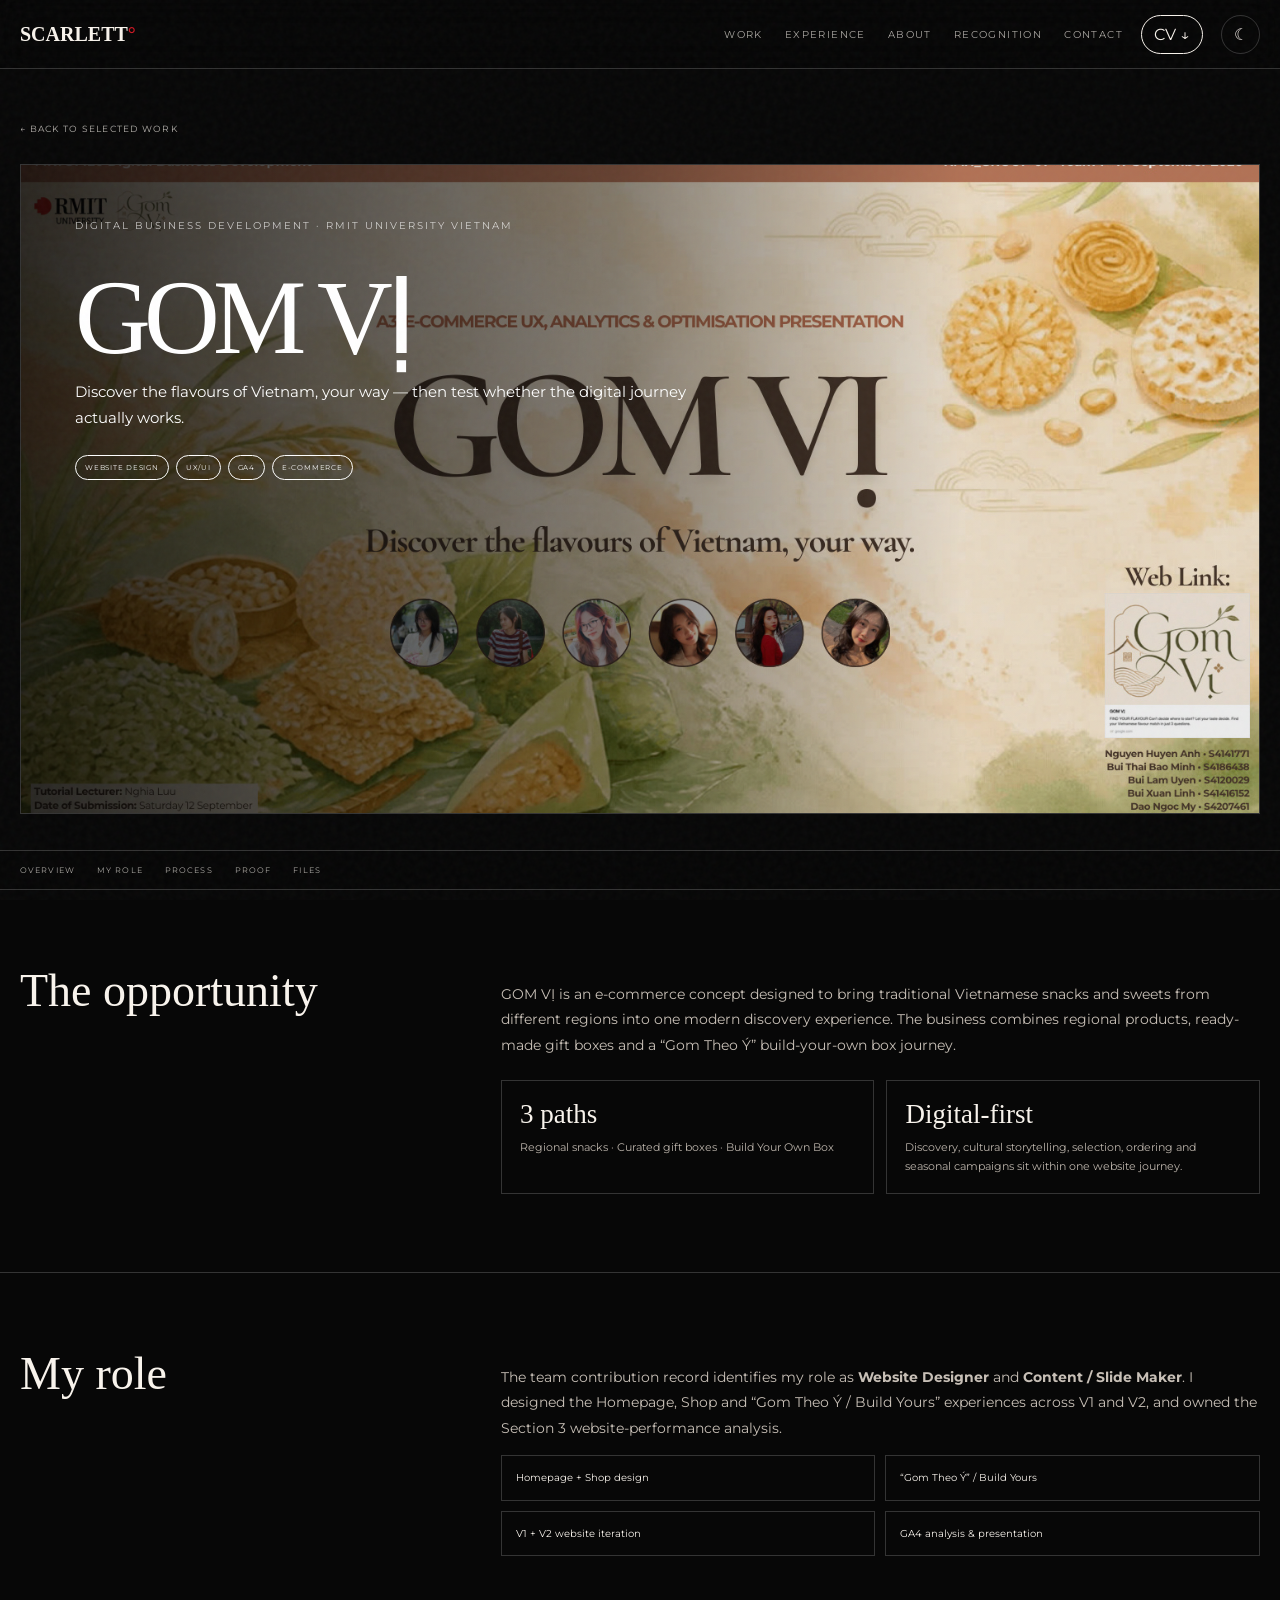
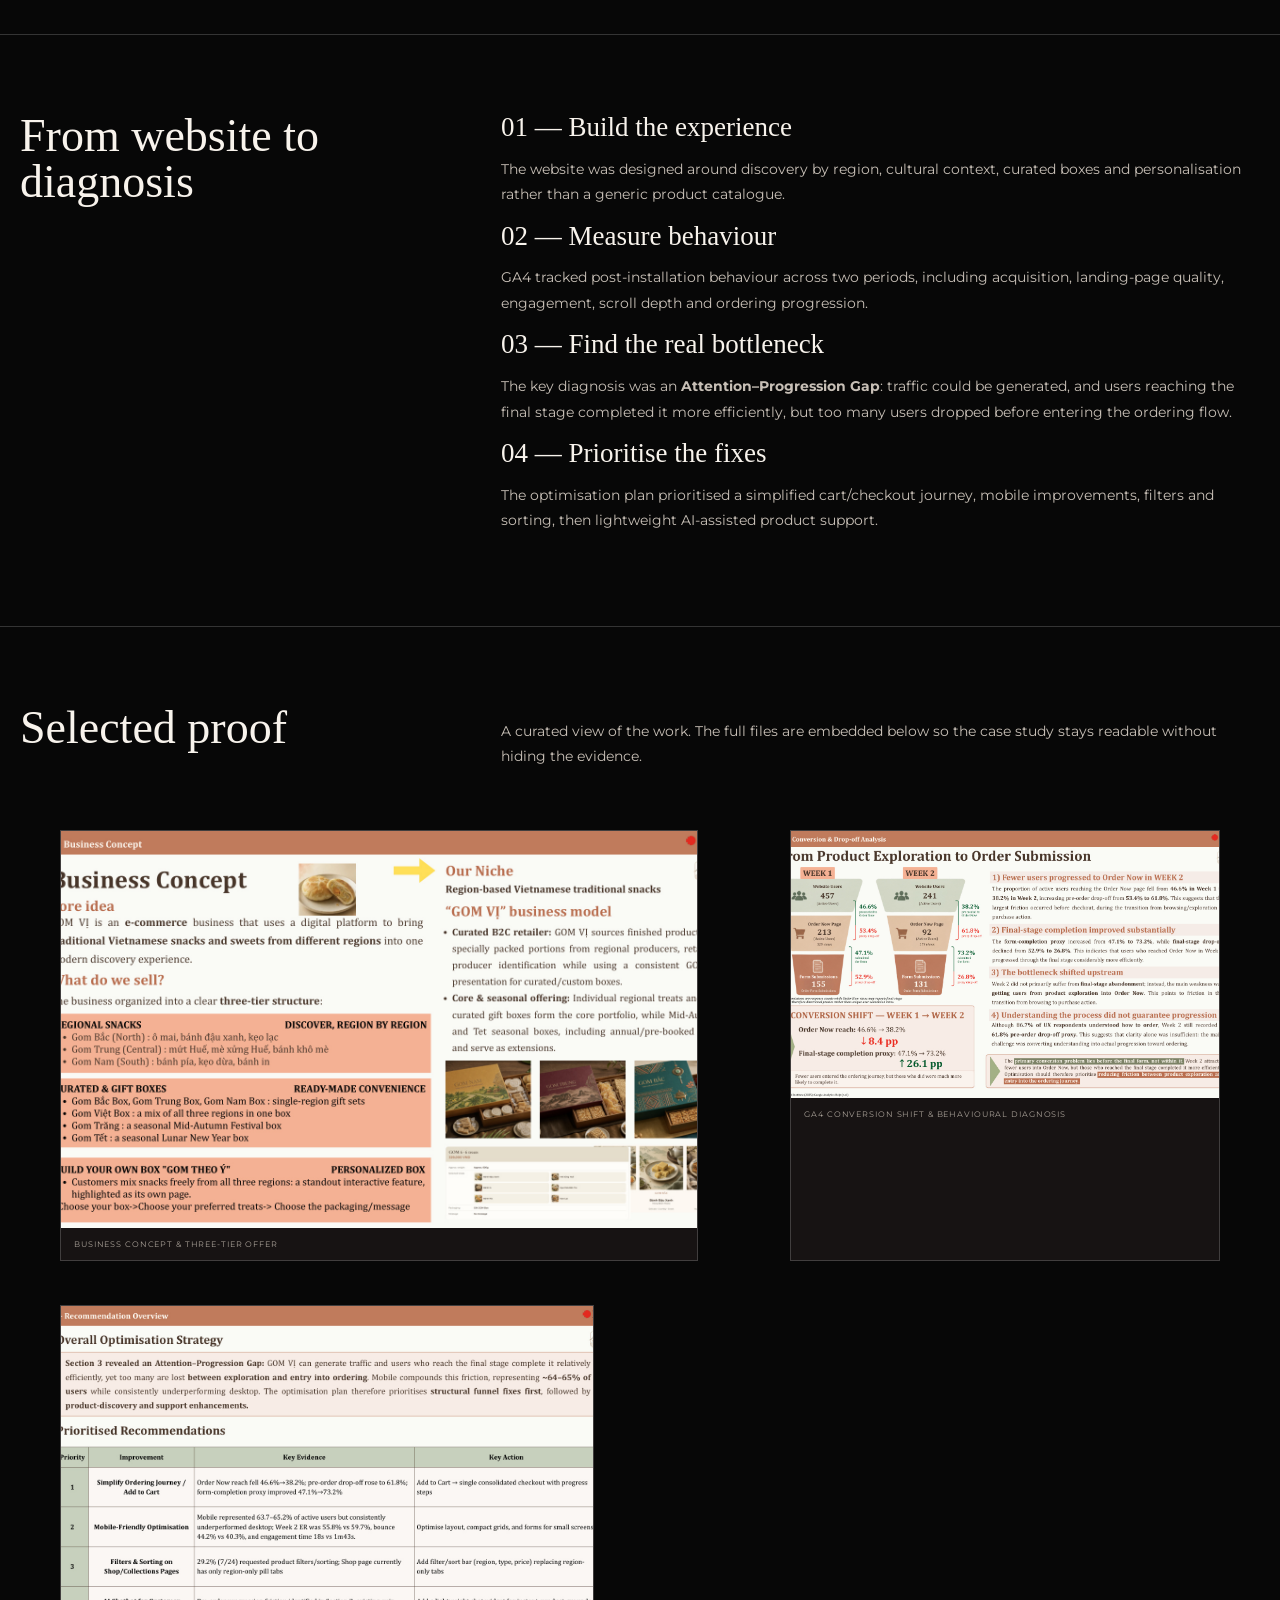
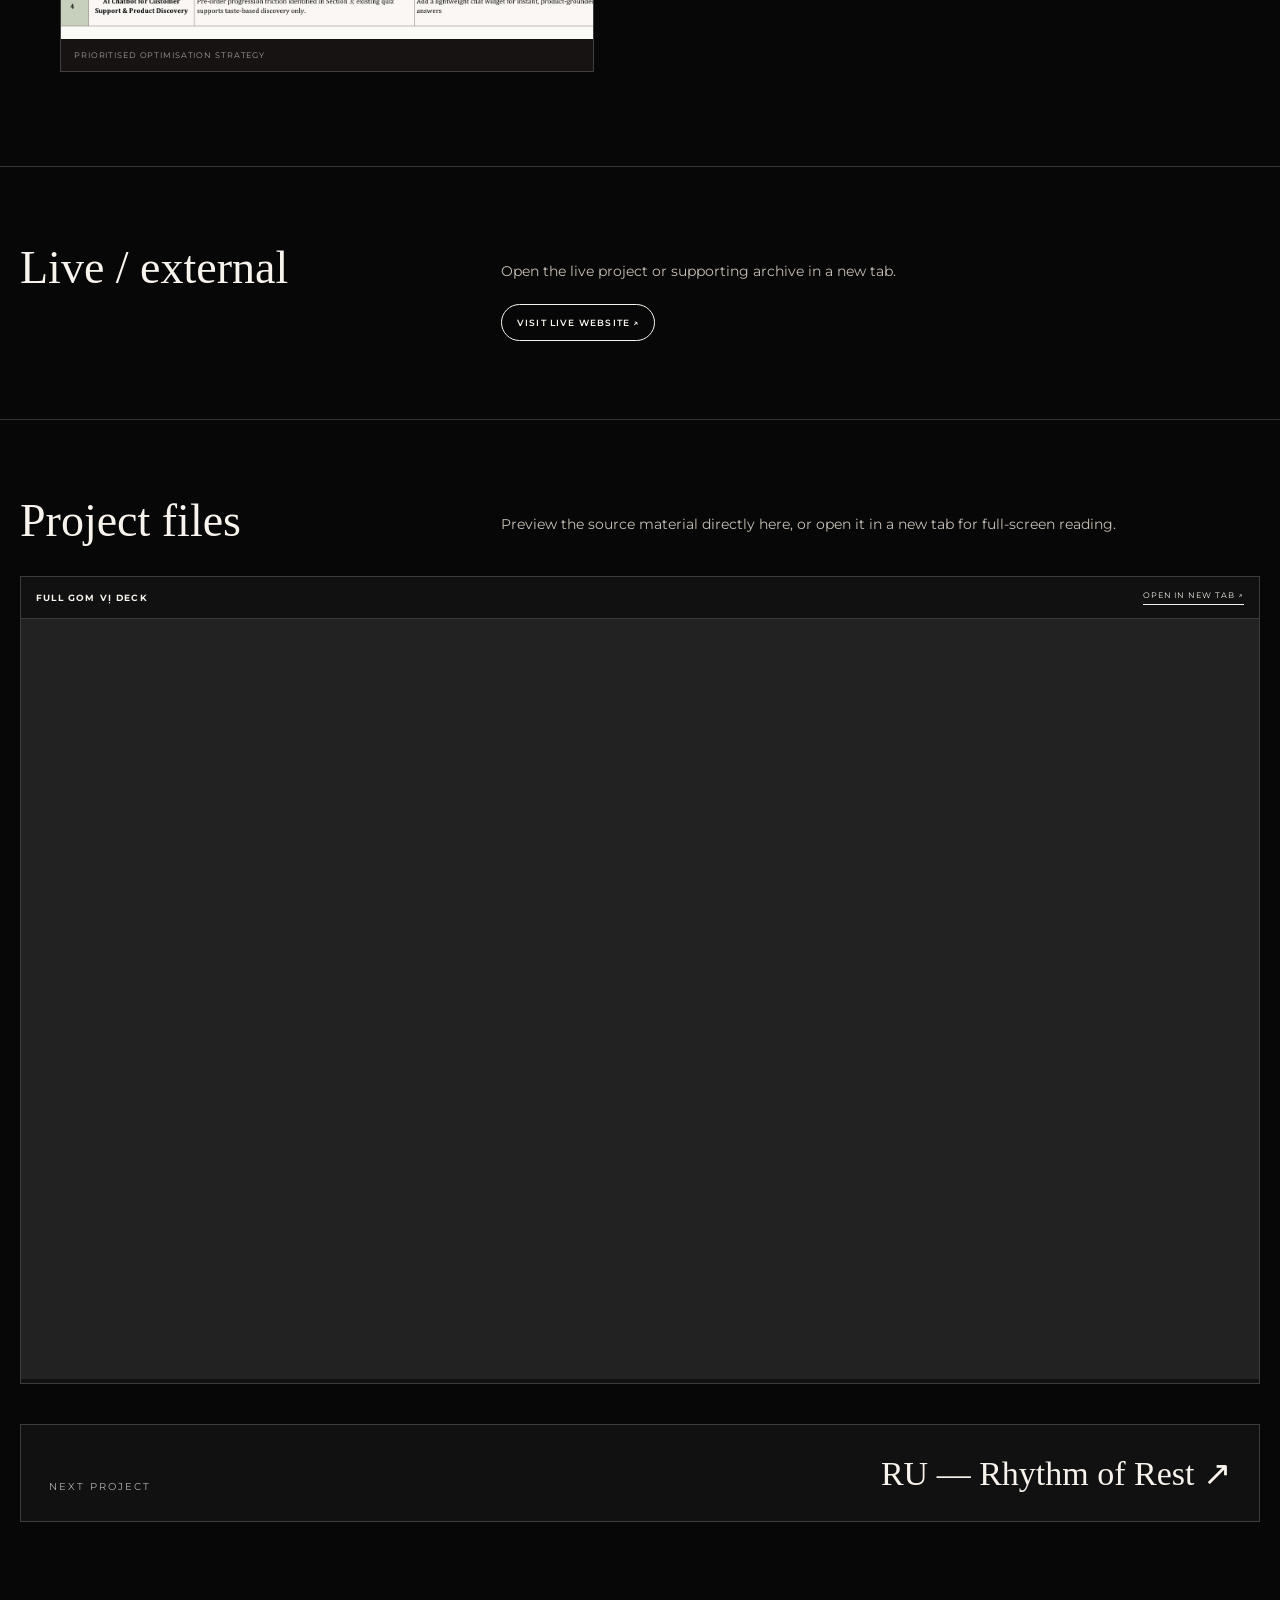
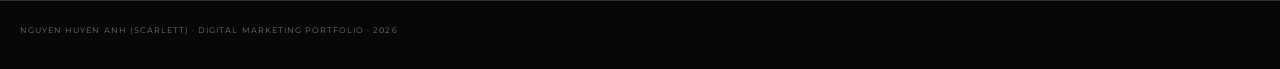
==== projects/gom-vi.html @ b7a8d928 "upload portfolio" ====
<!doctype html><html lang="en"><head><meta charset="utf-8">
<meta name="viewport" content="width=device-width,initial-scale=1">
<meta name="description" content="Scarlett Nguyen — Digital Marketing Portfolio">
<title>GOM VỊ — Scarlett Nguyen</title><link rel="stylesheet" href="../styles.css"></head><body><div class="noise"></div><nav><div class="wrap nav">
<a class="brand" href="../index.html#top">SCARLETT<b>°</b></a>
<div class="nav-right">
  <div class="links">
    <a href="../index.html#work">Work</a>
    <a href="../index.html#experience">Experience</a>
    <a href="../index.html#about">About</a>
    <a href="../index.html#recognition">Recognition</a>
    <a href="../index.html#contact">Contact</a>
  </div>
  <a class="nav-cv" href="#" onclick="alert('Add your final CV to documents/scarlett-cv.pdf');return false;">CV ↓</a>
  <button class="theme-toggle" id="themeToggle" aria-label="Switch colour theme"><span class="moon">☾</span><span class="sun">☀</span></button>
</div></div></nav>
<main>
<div class="detail-hero"><div class="wrap"><a class="back" href="../index.html#work">← Back to selected work</a>
<div class="detail-cover reveal"><img src="../assets/projects/gom-cover.jpg" alt="GOM VỊ cover">
  <div class="detail-copy"><div class="eyebrow">Digital Business Development · RMIT University Vietnam</div><h1>GOM VỊ</h1><p>Discover the flavours of Vietnam, your way — then test whether the digital journey actually works.</p><div class="detail-meta"><span class="tag">Website Design</span><span class="tag">UX/UI</span><span class="tag">GA4</span><span class="tag">E-commerce</span></div></div>
</div></div></div>
<div class="case-nav"><div class="wrap"><a href="#overview">Overview</a><a href="#role">My role</a><a href="#process">Process</a><a href="#proof">Proof</a><a href="#files">Files</a></div></div>
<section class="detail-section" id="overview"><div class="wrap"><div class="detail-columns reveal"><h2>The opportunity</h2><div><p>GOM VỊ is an e-commerce concept designed to bring traditional Vietnamese snacks and sweets from different regions into one modern discovery experience. The business combines regional products, ready-made gift boxes and a “Gom Theo Ý” build-your-own box journey.</p>
<div class="proof-strip"><div class="proof-card"><strong>3 paths</strong><p>Regional snacks · Curated gift boxes · Build Your Own Box</p></div><div class="proof-card"><strong>Digital-first</strong><p>Discovery, cultural storytelling, selection, ordering and seasonal campaigns sit within one website journey.</p></div></div></div></div></div></section><section class="detail-section" id="role"><div class="wrap"><div class="detail-columns reveal"><h2>My role</h2><div><p>The team contribution record identifies my role as <strong>Website Designer</strong> and <strong>Content / Slide Maker</strong>. I designed the Homepage, Shop and “Gom Theo Ý / Build Yours” experiences across V1 and V2, and owned the Section 3 website-performance analysis.</p>
<div class="role-list"><div class="role-chip">Homepage + Shop design</div><div class="role-chip">“Gom Theo Ý” / Build Yours</div><div class="role-chip">V1 + V2 website iteration</div><div class="role-chip">GA4 analysis & presentation</div></div></div></div></div></section><section class="detail-section" id="process"><div class="wrap"><div class="detail-columns reveal"><h2>From website to diagnosis</h2><div><h3>01 — Build the experience</h3><p>The website was designed around discovery by region, cultural context, curated boxes and personalisation rather than a generic product catalogue.</p>
<h3>02 — Measure behaviour</h3><p>GA4 tracked post-installation behaviour across two periods, including acquisition, landing-page quality, engagement, scroll depth and ordering progression.</p>
<h3>03 — Find the real bottleneck</h3><p>The key diagnosis was an <strong>Attention–Progression Gap</strong>: traffic could be generated, and users reaching the final stage completed it more efficiently, but too many users dropped before entering the ordering flow.</p>
<h3>04 — Prioritise the fixes</h3><p>The optimisation plan prioritised a simplified cart/checkout journey, mobile improvements, filters and sorting, then lightweight AI-assisted product support.</p></div></div></div></section><section class="detail-section" id="proof"><div class="wrap"><div class="detail-columns reveal"><h2>Selected proof</h2><div><p>A curated view of the work. The full files are embedded below so the case study stays readable without hiding the evidence.</p></div></div><div class="gallery reveal"><figure class="media-card wide"><img src="../assets/projects/gom-business.jpg" alt="Business concept & three-tier offer"><figcaption>Business concept & three-tier offer</figcaption></figure><figure class="media-card narrow"><img src="../assets/projects/gom-analytics.jpg" alt="GA4 conversion shift & behavioural diagnosis"><figcaption>GA4 conversion shift & behavioural diagnosis</figcaption></figure><figure class="media-card half"><img src="../assets/projects/gom-recommendations.jpg" alt="Prioritised optimisation strategy"><figcaption>Prioritised optimisation strategy</figcaption></figure></div></div></section><section class="detail-section"><div class="wrap"><div class="detail-columns reveal"><h2>Live / external</h2><div><p>Open the live project or supporting archive in a new tab.</p><div class="external-actions"><a class="btn" href="https://sites.google.com/view/gom-vi/home" target="_blank" rel="noreferrer">Visit live website ↗</a></div></div></div></div></section><section class="detail-section" id="files"><div class="wrap"><div class="detail-columns reveal"><h2>Project files</h2><div><p>Preview the source material directly here, or open it in a new tab for full-screen reading.</p></div></div><div class="pdf-shell reveal"><div class="pdf-head"><strong>Full GOM VỊ deck</strong><a href="../documents/gom-vi.pdf" target="_blank">Open in new tab ↗</a></div><iframe class="pdf-viewer" loading="lazy" src="../documents/gom-vi.pdf#view=FitH"></iframe></div><a class="next-card reveal" href="ru.html"><span class="eyebrow">Next project</span><strong>RU — Rhythm of Rest ↗</strong></a></div></section></main><footer><div class="wrap">Nguyen Huyen Anh (Scarlett) · Digital Marketing Portfolio · 2026</div></footer>
<script src="../script.js"></script></body></html>
---- styles.css ----
@import url('https://fonts.googleapis.com/css2?family=Montserrat:wght@400;500;600;700&display=swap');

:root{
  --red:#970710;
  --red-hi:#cf1824;
  --wine:#4b0208;
  --black:#070707;
  --black-2:#111;
  --paper:#f3eee6;
  --cream:#fffaf3;
  --ink:#111;
  --muted:#bdb5ad;
  --line:rgba(255,255,255,.18);
  --display:Georgia,'Times New Roman',serif;
  --body:'Montserrat',Arial,sans-serif;
  --max:1240px;
}
*{box-sizing:border-box}
html{scroll-behavior:smooth}
body{margin:0;background:var(--black);color:#f8f3ec;font-family:var(--body);overflow-x:hidden}
body::selection{background:var(--red-hi);color:#fff}
a{color:inherit;text-decoration:none}
img{display:block;width:100%;height:100%;object-fit:cover}
button{font:inherit}
.wrap{width:min(calc(100% - 40px),var(--max));margin:auto}
.noise{position:fixed;inset:0;pointer-events:none;z-index:999;opacity:.035;background-image:url("data:image/svg+xml,%3Csvg viewBox='0 0 180 180' xmlns='http://www.w3.org/2000/svg'%3E%3Cfilter id='n'%3E%3CfeTurbulence type='fractalNoise' baseFrequency='.84' numOctaves='3'/%3E%3C/filter%3E%3Crect width='100%25' height='100%25' filter='url(%23n)'/%3E%3C/svg%3E")}
.eyebrow{font-size:10px;letter-spacing:.2em;text-transform:uppercase;opacity:.7}
.red{color:var(--red-hi)}
.serif{font-family:var(--display)}
.placeholder{display:grid;place-items:center;text-align:center;height:100%;font-size:9px;letter-spacing:.16em;text-transform:uppercase;opacity:.65;padding:24px}

/* NAV */
nav{position:sticky;top:0;z-index:80;background:rgba(7,7,7,.84);backdrop-filter:blur(16px);border-bottom:1px solid var(--line)}
.nav{height:68px;display:flex;align-items:center;justify-content:space-between;gap:20px}
.brand{font:700 20px var(--display)}
.brand b{color:var(--red-hi)}
.nav-right{display:flex;align-items:center;gap:18px}
.links{display:flex;gap:22px;font-size:10px;text-transform:uppercase;letter-spacing:.14em}
.links a{opacity:.67;transition:.2s}
.links a:hover{opacity:1;color:#ff3e49}
.nav-cv{border:1px solid currentColor;border-radius:999px;padding:9px 12px}
.theme-toggle{width:39px;height:39px;border-radius:50%;border:1px solid var(--line);background:transparent;color:inherit;display:grid;place-items:center;cursor:pointer;position:relative}
.theme-toggle span{position:absolute;transition:.25s}
.theme-toggle .sun{opacity:0;transform:translateY(10px)}

/* SCRAPBOOK LANDING */
.hero{padding:28px 0 52px;min-height:calc(100vh - 68px);display:grid;align-items:center}
.scrapbook{
  min-height:760px;
  position:relative;
  border:1px solid var(--line);
  overflow:hidden;
  background:
    radial-gradient(circle at 18% 35%,rgba(207,24,36,.12),transparent 28rem),
    radial-gradient(circle at 83% 30%,rgba(151,7,16,.42),transparent 25rem),
    #090909;
  isolation:isolate;
}
.paper-rip{
  position:absolute;inset:26px 46% 34px 28px;
  background:var(--paper);
  color:#090909;
  clip-path:polygon(0 1%,98% 0,100% 20%,98% 37%,100% 55%,98% 73%,100% 100%,1% 99%,0 77%,2% 57%,0 39%,2% 17%);
  z-index:2;
  padding:56px 52px;
  display:flex;flex-direction:column;justify-content:space-between;
}
.paper-rip::after{content:"";position:absolute;width:150px;height:150px;border:1px solid #111;border-radius:50%;right:-72px;top:100px;opacity:.35}
.hero-kicker{font-size:10px;text-transform:uppercase;letter-spacing:.19em;display:flex;align-items:center;gap:9px}
.hero-kicker i{width:7px;height:7px;border-radius:50%;background:#21b15c}
.hero h1{margin:38px 0 20px;font:400 clamp(68px,8.6vw,136px)/.76 var(--display);letter-spacing:-.072em}
.hero h1 em{display:block;font-style:italic;color:var(--red)}
.hero-role{font-size:12px;font-weight:700;text-transform:uppercase;letter-spacing:.1em;line-height:1.6}
.hero-copy{max-width:620px;border-top:1px solid #111;padding-top:18px;font-size:15px;line-height:1.72}
.hero-actions{display:flex;gap:9px;flex-wrap:wrap;margin-top:25px}
.btn{display:inline-flex;align-items:center;gap:8px;border:1px solid currentColor;border-radius:999px;padding:12px 15px;font-size:9px;text-transform:uppercase;letter-spacing:.13em;font-weight:600;transition:.2s}
.btn:hover{background:#111;color:#fff}
.btn.dark{background:#111;color:#fff;border-color:#111}
.btn.dark:hover{background:var(--red);border-color:var(--red)}

.hero-board{position:absolute;right:0;top:0;width:53%;height:100%;z-index:1;background:linear-gradient(155deg,#270004,#930811 58%,#270004)}
.flower{position:absolute;right:-38px;top:-32px;width:390px;height:390px;z-index:0;opacity:.78;transform:rotate(-12deg)}
.wax{position:absolute;right:50px;top:58px;width:110px;z-index:7;transform:rotate(9deg);filter:drop-shadow(0 10px 14px rgba(0,0,0,.35))}
.bow{position:absolute;right:335px;bottom:26px;width:145px;z-index:7;transform:rotate(-18deg)}
.hero-star{position:absolute;color:#f4e9da;font-size:70px;line-height:1;z-index:7;text-shadow:0 8px 20px rgba(0,0,0,.25)}
.star-a{right:44%;top:28%}.star-b{right:9%;bottom:22%;font-size:42px}
.hero-note{position:absolute;right:46px;bottom:35px;z-index:8;font:italic 18px var(--display);max-width:240px;line-height:1.25;text-align:right}

.filmstrip{
  position:absolute;right:10%;top:18%;width:315px;height:520px;z-index:6;
  background:#111;padding:15px 15px 26px;border:1px solid rgba(255,255,255,.7);
  box-shadow:0 26px 60px rgba(0,0,0,.42);transform:rotate(2deg)
}
.filmstrip::before,.filmstrip::after{content:"";position:absolute;left:8px;right:8px;height:10px;background:repeating-linear-gradient(90deg,#ddd 0 9px,transparent 9px 18px)}
.filmstrip::before{top:3px}.filmstrip::after{bottom:4px}
.film-frame{height:31.2%;margin-bottom:9px;overflow:hidden;border:1px solid #fff;background:#222;position:relative}
.film-frame:last-child{margin-bottom:0}
.film-frame span{position:absolute;left:9px;bottom:8px;background:rgba(0,0,0,.72);padding:5px 7px;font-size:7px;text-transform:uppercase;letter-spacing:.12em}
.identity-card{
  position:absolute;right:41%;top:10%;z-index:9;background:var(--cream);color:#111;
  width:210px;padding:14px 14px 18px;transform:rotate(-4deg);box-shadow:0 18px 44px rgba(0,0,0,.26)
}
.identity-card strong{font:400 30px var(--display);display:block;margin-bottom:7px}
.identity-card small{font-size:8px;line-height:1.5;text-transform:uppercase;letter-spacing:.11em}
.hero-stats{display:grid;grid-template-columns:repeat(3,1fr);border:1px solid var(--line);border-top:0}
.hero-stat{padding:19px;border-right:1px solid var(--line)}
.hero-stat:last-child{border-right:0}
.hero-stat strong{font:400 33px var(--display);display:block}
.hero-stat span{font-size:8px;text-transform:uppercase;letter-spacing:.13em;color:#aaa198}

/* FLOW */
.marquee{border-block:1px solid var(--line);overflow:hidden}
.track{display:flex;width:max-content;animation:move 25s linear infinite;padding:14px 0;font-size:10px;text-transform:uppercase;letter-spacing:.19em}
.track span{padding:0 32px}.track b{color:var(--red-hi)}
@keyframes move{to{transform:translateX(-50%)}}
section{padding:98px 0}
.head{display:grid;grid-template-columns:.72fr 1.28fr;gap:34px;align-items:end;margin-bottom:42px}
.head h2{margin:0;font:400 clamp(54px,7vw,100px)/.84 var(--display);letter-spacing:-.055em}
.head p{max-width:620px;margin:0 0 7px auto;font-size:14px;line-height:1.75;color:#bdb4aa}

/* WORKING STYLE */
.approach{padding:80px 0;border-bottom:1px solid var(--line)}
.approach-grid{display:grid;grid-template-columns:1fr 1fr;gap:16px}
.approach-card{border:1px solid var(--line);min-height:290px;padding:30px;position:relative;overflow:hidden}
.approach-card.red-panel{background:linear-gradient(135deg,#9b0710,#420105)}
.approach-card.paper-panel{background:var(--paper);color:#111}
.approach-card h3{font:400 42px/1 var(--display);margin:52px 0 12px}
.approach-card p{font-size:13px;line-height:1.7;max-width:520px}
.approach-card .num{position:absolute;right:24px;top:20px;font:italic 38px var(--display);opacity:.45}

/* SELECTED WORK — equal cards */
.projects{display:grid;grid-template-columns:repeat(2,minmax(0,1fr));gap:16px}
.project{
  min-height:680px;border:1px solid var(--line);position:relative;overflow:hidden;
  background:#111;transition:.28s;display:flex;flex-direction:column
}
.project:hover{transform:translateY(-5px)}
.project .cover{height:390px;overflow:hidden;position:relative;background:#1b1414}
.project .cover::after{content:"";position:absolute;inset:0;background:linear-gradient(180deg,transparent 60%,rgba(0,0,0,.32))}
.project .pc{padding:24px 27px 28px;display:flex;flex-direction:column;flex:1}
.project .idx{font-size:8px;text-transform:uppercase;letter-spacing:.18em;opacity:.67}
.project h3{font:400 clamp(40px,5vw,69px)/.91 var(--display);letter-spacing:-.045em;margin:10px 0 12px}
.project p{font-size:13px;line-height:1.65;max-width:570px}
.redcard{background:linear-gradient(145deg,#9f0710,#370104)}
.paper{background:var(--paper);color:#111}
.darkcard{background:linear-gradient(145deg,#111,#20070a)}
.tags{display:flex;gap:7px;flex-wrap:wrap;margin-top:15px}
.tag{border:1px solid currentColor;border-radius:999px;padding:7px 9px;font-size:7px;text-transform:uppercase;letter-spacing:.11em}
.card-link{margin-top:auto;padding-top:20px;display:inline-flex;align-items:center;gap:9px;font-size:9px;text-transform:uppercase;letter-spacing:.14em;font-weight:700}
.card-link::after{content:"↗";font-size:15px}
.project:hover .card-link{gap:15px}
.sticker{position:absolute;right:17px;top:17px;width:108px;height:108px;border-radius:50%;background:#fff;color:#94060e;display:grid;place-items:center;text-align:center;font-size:8px;font-weight:700;line-height:1.35;text-transform:uppercase;letter-spacing:.08em;transform:rotate(7deg);z-index:4}

/* EXPERIENCE */
.exp-list{border-top:1px solid var(--line)}
.exp{display:grid;grid-template-columns:80px 1.1fr .9fr;gap:24px;padding:27px 0;border-bottom:1px solid var(--line);align-items:start}
.exp-no{font:italic 32px var(--display);color:var(--red-hi)}
.exp h3{margin:0 0 7px;font:400 28px/1 var(--display)}
.org{font-size:8px;text-transform:uppercase;letter-spacing:.14em;color:#aaa}
.exp p{margin:0;font-size:13px;line-height:1.66;color:#bcb4ab}

/* ABOUT */
.about{display:grid;grid-template-columns:.85fr 1.15fr;gap:58px}
.about-card{background:var(--red);padding:30px;min-height:520px;position:relative;overflow:hidden}
.about-card::after{content:"SCARLETT";position:absolute;left:-5px;bottom:-18px;font:400 105px/.8 var(--display);color:rgba(255,255,255,.13)}
.about-collage{display:grid;grid-template-columns:1fr 1fr;grid-template-rows:230px 150px;gap:10px;position:relative;z-index:2}
.about-collage div{overflow:hidden;border:1px solid rgba(255,255,255,.65)}
.about-collage .wide{grid-column:1/3}
.about-text h2{font:400 clamp(54px,7vw,92px)/.86 var(--display);letter-spacing:-.055em;margin:0 0 22px}
.about-text p{font-size:15px;line-height:1.8;color:#c7bfb6}
.about-grid-meta{display:grid;grid-template-columns:1fr 1fr;gap:12px;margin-top:26px}
.meta-card{border-top:1px solid var(--line);padding-top:12px}
.meta-card strong{font-size:9px;text-transform:uppercase;letter-spacing:.14em;display:block;margin-bottom:7px}
.meta-card span{font-size:12px;line-height:1.55;color:#bfb7ae}

/* RECOGNITION */
.recognition{background:var(--paper);color:#111}
.awards{display:grid;grid-template-columns:repeat(3,1fr);gap:12px}
.award{min-height:230px;border:1px solid #111;padding:20px;display:flex;flex-direction:column;justify-content:space-between;transition:.22s}
.award:hover{background:var(--red);color:#fff;transform:rotate(-.7deg)}
.award .year{font-size:9px;letter-spacing:.13em}
.award h4{font:400 26px/1.03 var(--display);margin:0}
.award small{font-size:7px;text-transform:uppercase;letter-spacing:.11em;line-height:1.55}

/* CONTACT */
.contact{padding-bottom:62px}
.contact-box{min-height:430px;padding:48px;border:1px solid var(--line);background:linear-gradient(115deg,#9f0710,#400004);overflow:hidden;position:relative}
.contact-box::after{content:"✦";position:absolute;right:40px;top:25px;font-size:100px;color:rgba(255,255,255,.15)}
.contact-box h2{margin:0;max-width:980px;font:400 clamp(62px,9vw,128px)/.82 var(--display);letter-spacing:-.065em}
.contact-box h2 em{color:#fff;font-style:italic}
.contact-links{display:flex;gap:9px;flex-wrap:wrap;margin-top:43px}
.pill{border:1px solid #fff;border-radius:999px;padding:12px 16px;font-size:8px;text-transform:uppercase;letter-spacing:.13em}
.pill:hover{background:#fff;color:#8e0610}
footer{padding:24px 0 34px;color:#737373;font-size:8px;text-transform:uppercase;letter-spacing:.13em}

/* DETAIL PAGE */
.detail-hero{padding:48px 0 36px}
.back{display:inline-flex;gap:8px;align-items:center;font-size:9px;letter-spacing:.14em;text-transform:uppercase;opacity:.72;margin-bottom:30px}
.back:hover{opacity:1;color:#ff3a46}
.detail-cover{position:relative;min-height:650px;border:1px solid var(--line);overflow:hidden}
.detail-cover>img{position:absolute;inset:0}
.detail-cover::after{content:"";position:absolute;inset:0;background:linear-gradient(90deg,rgba(0,0,0,.83) 0%,rgba(0,0,0,.48) 48%,rgba(0,0,0,.08) 76%)}
.detail-copy{position:relative;z-index:2;max-width:720px;padding:54px;color:#fff}
.detail-copy h1{margin:45px 0 20px;font:400 clamp(65px,8.2vw,125px)/.78 var(--display);letter-spacing:-.065em}
.detail-copy p{font-size:15px;line-height:1.72;max-width:660px}
.detail-meta{display:flex;gap:7px;flex-wrap:wrap;margin-top:25px}
.case-nav{position:sticky;top:68px;z-index:50;background:rgba(7,7,7,.88);backdrop-filter:blur(15px);border-block:1px solid var(--line)}
.case-nav .wrap{display:flex;gap:22px;overflow:auto;padding-block:14px}
.case-nav a{font-size:8px;text-transform:uppercase;letter-spacing:.14em;white-space:nowrap;opacity:.68}
.case-nav a:hover{opacity:1;color:#ff3c47}
.detail-section{padding:78px 0;border-bottom:1px solid var(--line)}
.detail-columns{display:grid;grid-template-columns:.72fr 1.28fr;gap:54px}
.detail-columns h2{font:400 46px/1 var(--display);margin:0}
.detail-columns h3{font:400 27px/1.1 var(--display);margin:0 0 13px}
.detail-columns p,.detail-columns li{font-size:14px;line-height:1.82;color:#c7bfb6}
.detail-columns ul{margin:0;padding-left:19px}
.role-list{display:grid;grid-template-columns:1fr 1fr;gap:10px;margin-top:10px}
.role-chip{border:1px solid var(--line);padding:14px;font-size:10px;line-height:1.55}
.gallery{display:grid;grid-template-columns:repeat(12,1fr);gap:12px;margin-top:30px}
.media-card{border:1px solid var(--line);overflow:hidden;background:#171313}
.media-card img{height:auto;aspect-ratio:16/10;object-fit:cover}
.media-card figcaption{padding:11px 13px;font-size:8px;text-transform:uppercase;letter-spacing:.11em;color:#a9a198}
.media-card.wide{grid-column:span 7}.media-card.narrow{grid-column:span 5}.media-card.half{grid-column:span 6}
.proof-strip{display:grid;grid-template-columns:1fr 1fr;gap:12px;margin-top:22px}
.proof-card{border:1px solid var(--line);padding:18px}
.proof-card strong{font:400 27px var(--display);display:block;margin-bottom:8px}
.proof-card p{font-size:11px;line-height:1.65;color:#bbb3aa;margin:0}
.external-actions{display:flex;gap:9px;flex-wrap:wrap;margin-top:20px}
.pdf-shell{margin-top:24px;border:1px solid var(--line);background:#111;overflow:hidden}
.pdf-head{padding:13px 15px;border-bottom:1px solid var(--line);display:flex;justify-content:space-between;gap:14px;align-items:center}
.pdf-head strong{font-size:9px;text-transform:uppercase;letter-spacing:.13em}
.pdf-head a{font-size:8px;text-transform:uppercase;letter-spacing:.12em;border-bottom:1px solid currentColor;padding-bottom:4px}
.pdf-viewer{width:100%;height:760px;border:0;background:#222}
.video-wrap{margin-top:25px;border:1px solid var(--line);padding:12px;background:#111}
.video-wrap video{width:100%;max-height:680px;background:#000}
.next-card{margin-top:40px;border:1px solid var(--line);padding:28px;display:flex;justify-content:space-between;align-items:end;background:#111}
.next-card strong{font:400 34px var(--display)}

/* RECOGNITION DETAIL */
.cert-grid{display:grid;grid-template-columns:1fr 1fr;gap:16px}
.cert-card{border:1px solid var(--line);background:#111;padding:12px}
.cert-card img{height:auto}

/* REVEAL */
.reveal{opacity:0;transform:translateY(24px);transition:.65s}
.reveal.visible{opacity:1;transform:none}

/* LIGHT MODE */
body[data-theme='light']{background:#efe8df;color:#15110f}
body[data-theme='light'] nav{background:rgba(239,232,223,.92);border-color:rgba(0,0,0,.16)}
body[data-theme='light'] .theme-toggle{border-color:rgba(0,0,0,.28)}
body[data-theme='light'] .theme-toggle .moon{opacity:0;transform:translateY(-10px)}
body[data-theme='light'] .theme-toggle .sun{opacity:1;transform:none}
body[data-theme='light'] .scrapbook{border-color:rgba(0,0,0,.18);background:linear-gradient(135deg,#fffaf3,#eadfd2)}
body[data-theme='light'] .hero-board{background:linear-gradient(155deg,#5d0208,#b30d18 58%,#4a0106)}
body[data-theme='light'] .hero-note{color:#fff}
body[data-theme='light'] .identity-card{box-shadow:0 18px 44px rgba(80,20,15,.16)}
body[data-theme='light'] .head p,
body[data-theme='light'] .exp p,
body[data-theme='light'] .about-text p,
body[data-theme='light'] .detail-columns p,
body[data-theme='light'] .detail-columns li{color:#514a43}
body[data-theme='light'] .org{color:#6d655e}
body[data-theme='light'] .marquee,
body[data-theme='light'] .approach,
body[data-theme='light'] .exp-list,
body[data-theme='light'] .exp,
body[data-theme='light'] .meta-card,
body[data-theme='light'] .detail-section{border-color:rgba(0,0,0,.17)}
body[data-theme='light'] .redcard,
body[data-theme='light'] .darkcard,
body[data-theme='light'] .red-panel,
body[data-theme='light'] .contact-box{color:#fff}
body[data-theme='light'] .paper{background:#fffaf3}
body[data-theme='light'] .recognition{background:#171313;color:#fffaf3}
body[data-theme='light'] .recognition .head p{color:#c8bdb3!important}
body[data-theme='light'] .award{border-color:rgba(255,255,255,.36)}
body[data-theme='light'] .about-card{box-shadow:16px 16px 0 #14100f}
body[data-theme='light'] .case-nav{background:rgba(239,232,223,.92);border-color:rgba(0,0,0,.16)}
body[data-theme='light'] .media-card,
body[data-theme='light'] .proof-card,
body[data-theme='light'] .pdf-shell,
body[data-theme='light'] .video-wrap,
body[data-theme='light'] .next-card{border-color:rgba(0,0,0,.2)}
body[data-theme='light'] .media-card,
body[data-theme='light'] .proof-card,
body[data-theme='light'] .next-card{background:#fff9f0}
body[data-theme='light'] .media-card figcaption,
body[data-theme='light'] .proof-card p{color:#665e58}
body[data-theme='light'] .pdf-shell,
body[data-theme='light'] .video-wrap{background:#e6ddd4}
body[data-theme='light'] footer{color:#716862}

/* Responsive */
@media(max-width:1000px){
  .links{display:none}
  .paper-rip{inset:24px 28% 330px 24px}
  .hero-board{width:100%;top:auto;bottom:0;height:400px}
  .filmstrip{width:255px;height:350px;right:8%;top:auto;bottom:25px}
  .identity-card{right:auto;left:8%;top:auto;bottom:60px}
  .flower{width:300px;height:300px;top:auto;bottom:80px;right:-60px}
  .wax{top:auto;bottom:280px}
  .bow{right:42%;bottom:15px;width:110px}
  .scrapbook{min-height:1080px}
  .projects,.head,.approach-grid,.about,.detail-columns{grid-template-columns:1fr}
  .head p{margin-left:0}
  .project{min-height:630px}
  .exp{grid-template-columns:55px 1fr}
  .exp p{grid-column:2}
  .awards{grid-template-columns:1fr 1fr}
  .gallery{grid-template-columns:1fr 1fr}
  .media-card.wide,.media-card.narrow,.media-card.half{grid-column:auto}
  .detail-cover{min-height:560px}
  .pdf-viewer{height:650px}
}
@media(max-width:640px){
  .wrap{width:min(calc(100% - 24px),var(--max))}
  .scrapbook{min-height:1100px}
  .paper-rip{inset:15px 15px 460px 15px;padding:38px 28px}
  .hero h1{font-size:72px;margin-top:30px}
  .hero-board{height:480px}
  .filmstrip{width:230px;height:360px;right:5%;bottom:55px}
  .identity-card{left:5%;bottom:40px;width:150px}
  .identity-card strong{font-size:23px}
  .wax{right:12px;bottom:380px;width:82px}
  .flower{width:260px;bottom:180px}
  .bow{right:35%;bottom:5px}
  .hero-note{display:none}
  .hero-stats,.projects,.awards,.about-grid-meta,.proof-strip,.cert-grid{grid-template-columns:1fr}
  .hero-stat{border-right:0;border-bottom:1px solid var(--line)}
  .project{min-height:590px}
  .project .cover{height:310px}
  .about-collage{grid-template-rows:190px 125px}
  .role-list{grid-template-columns:1fr}
  .gallery{grid-template-columns:1fr}
  .detail-copy{padding:34px 24px}
  .detail-copy h1{font-size:70px}
  .pdf-viewer{height:520px}
  section{padding:76px 0}
}
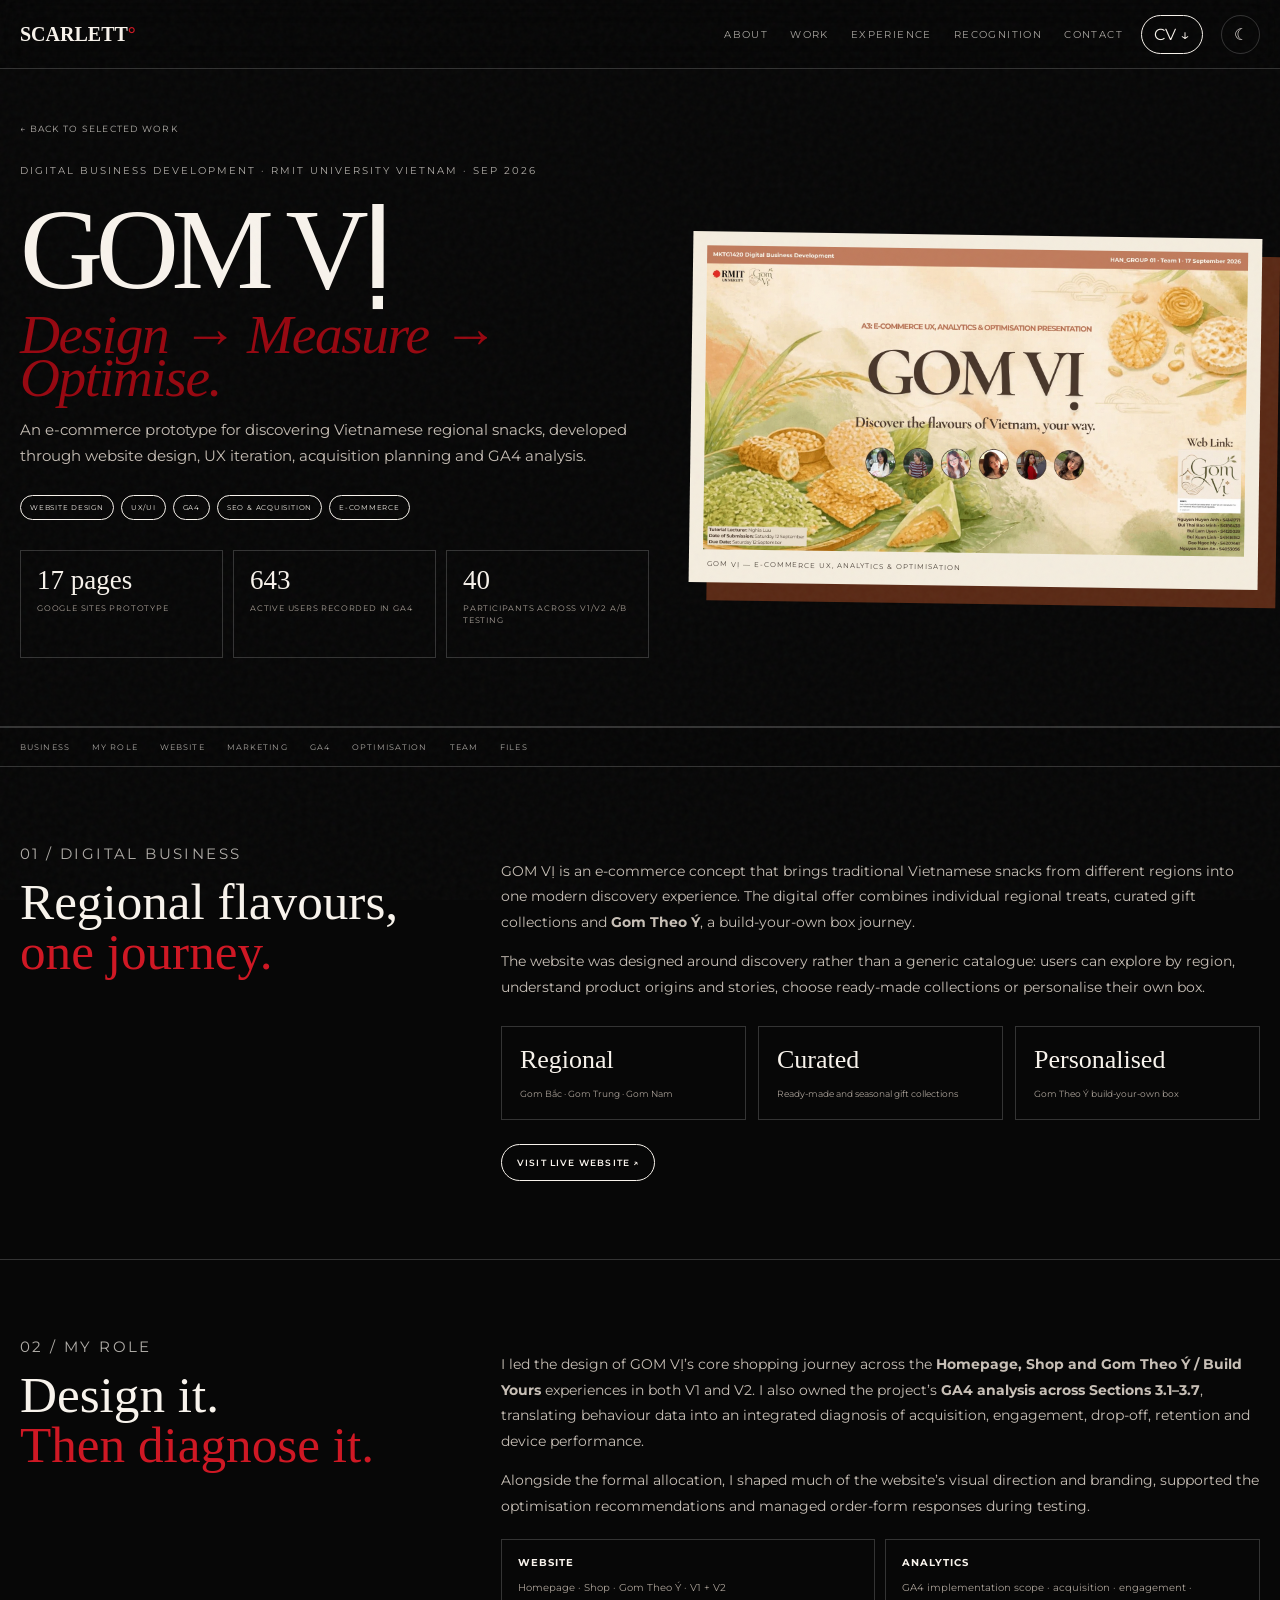
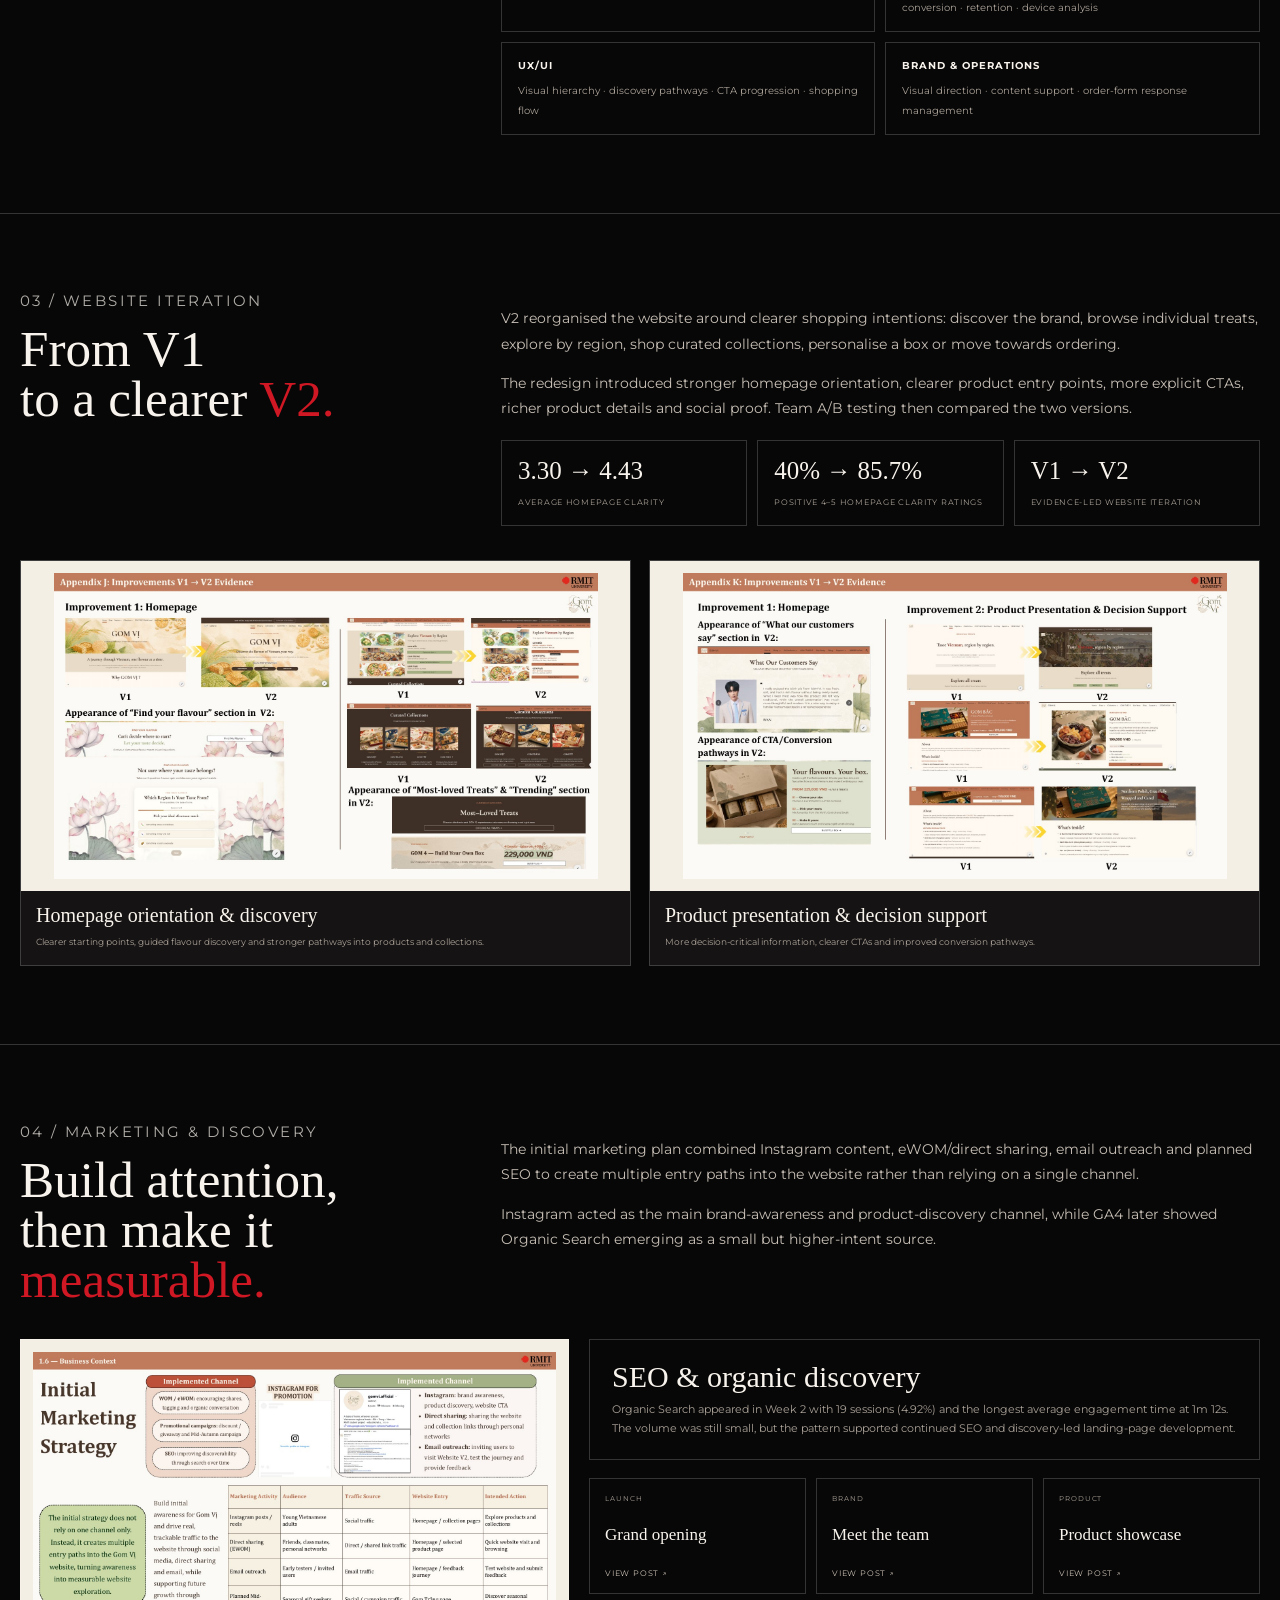
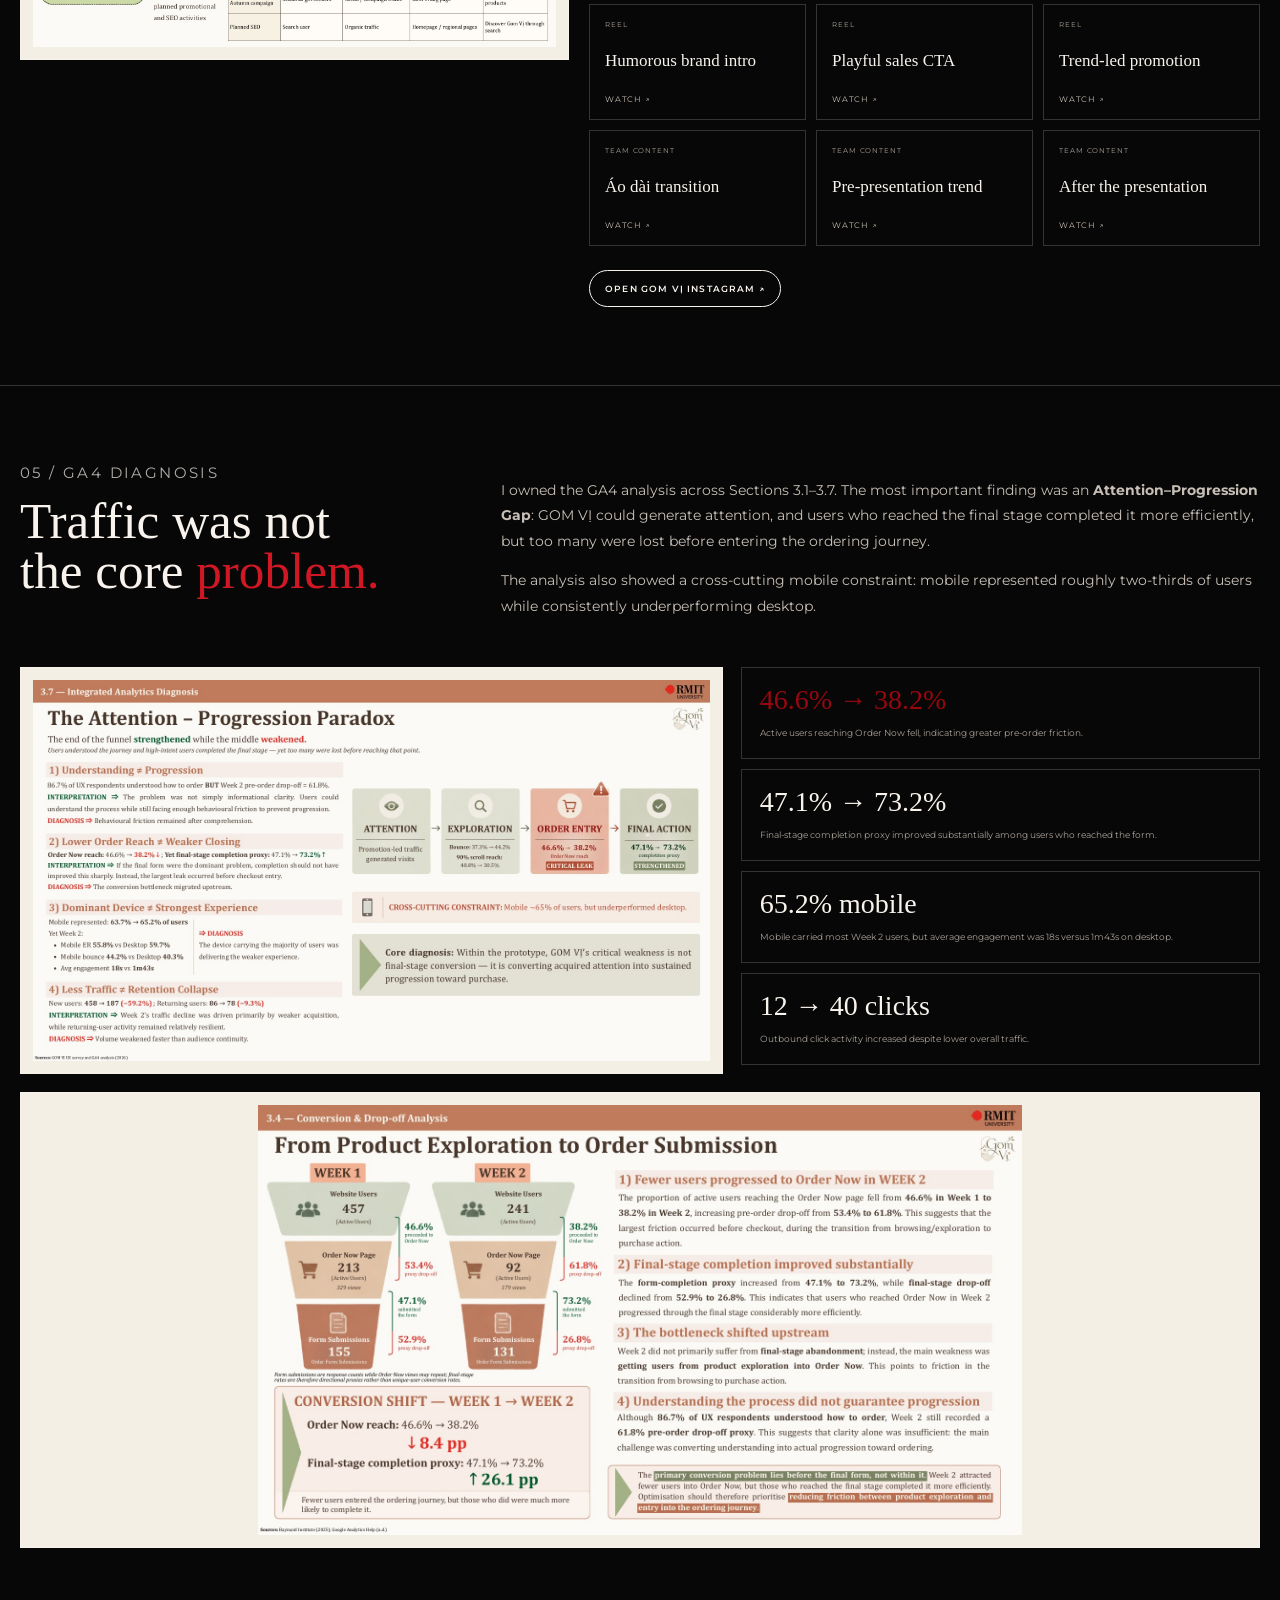
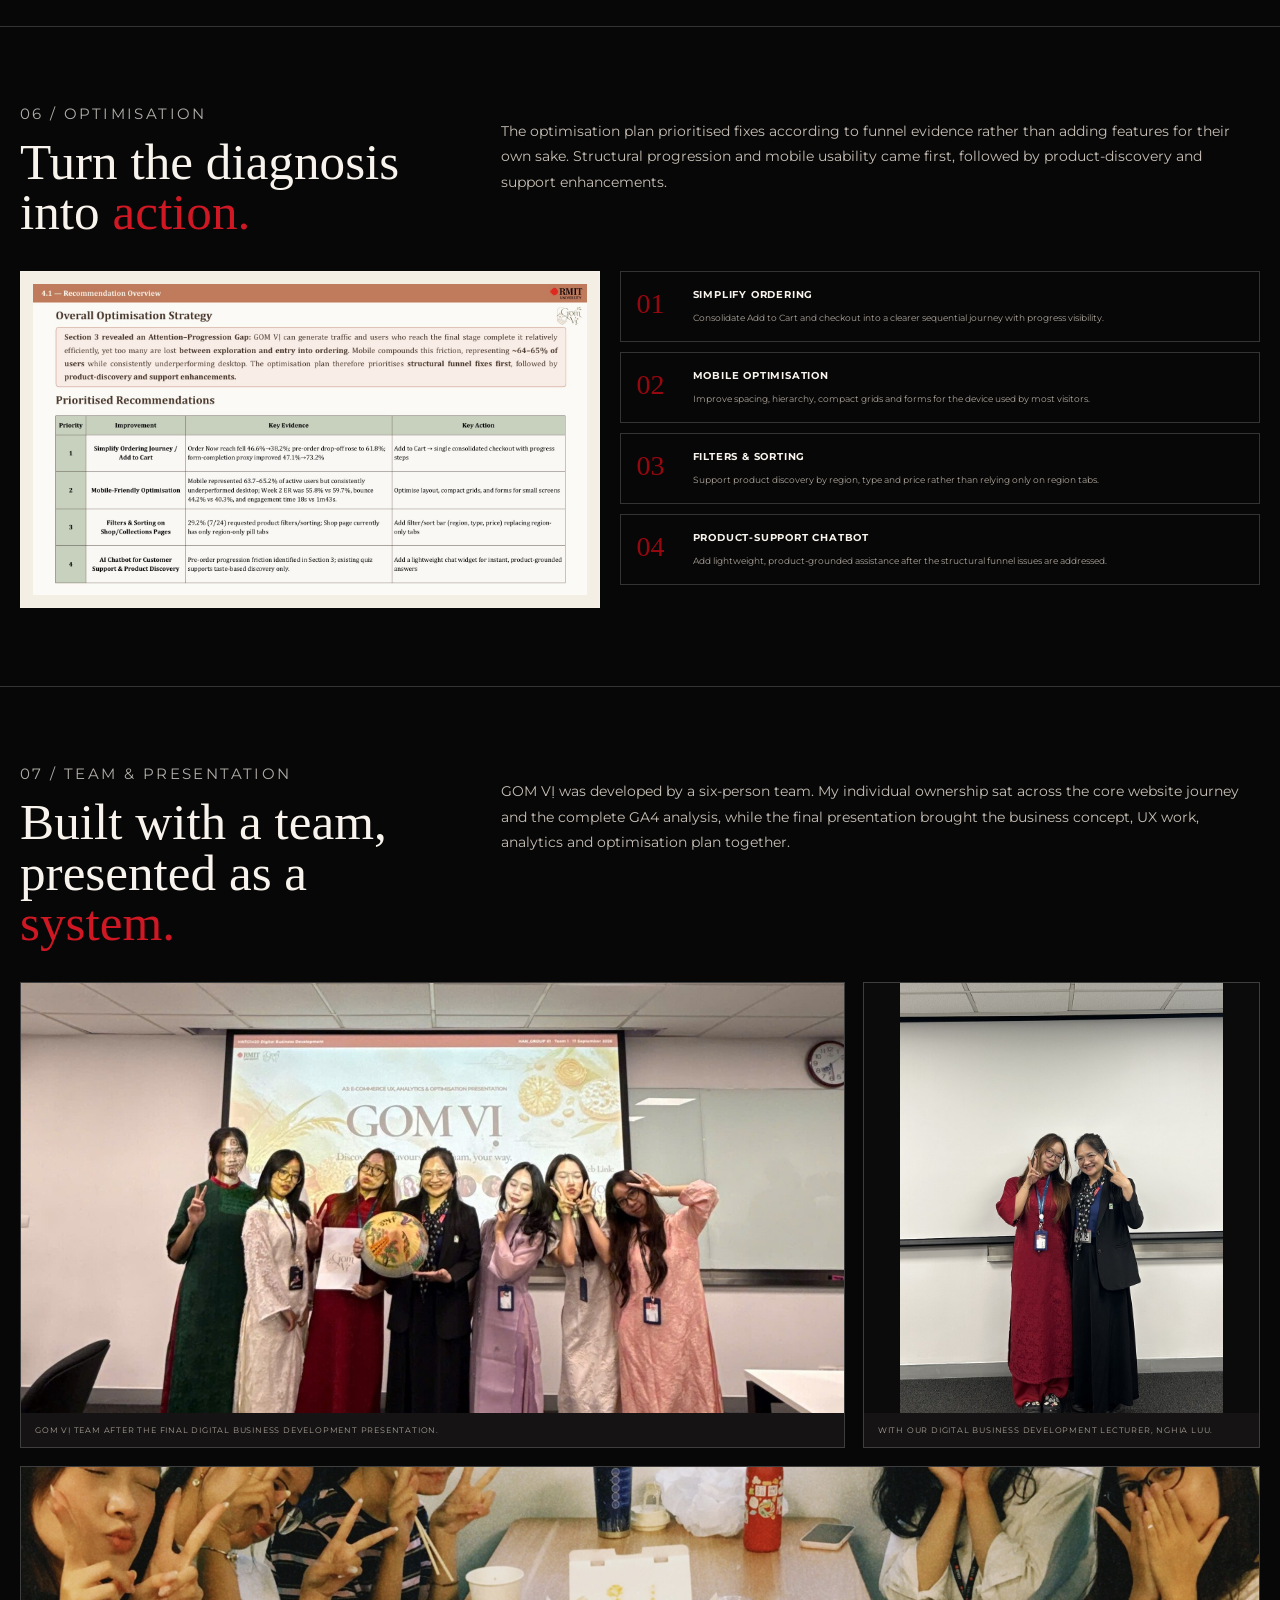
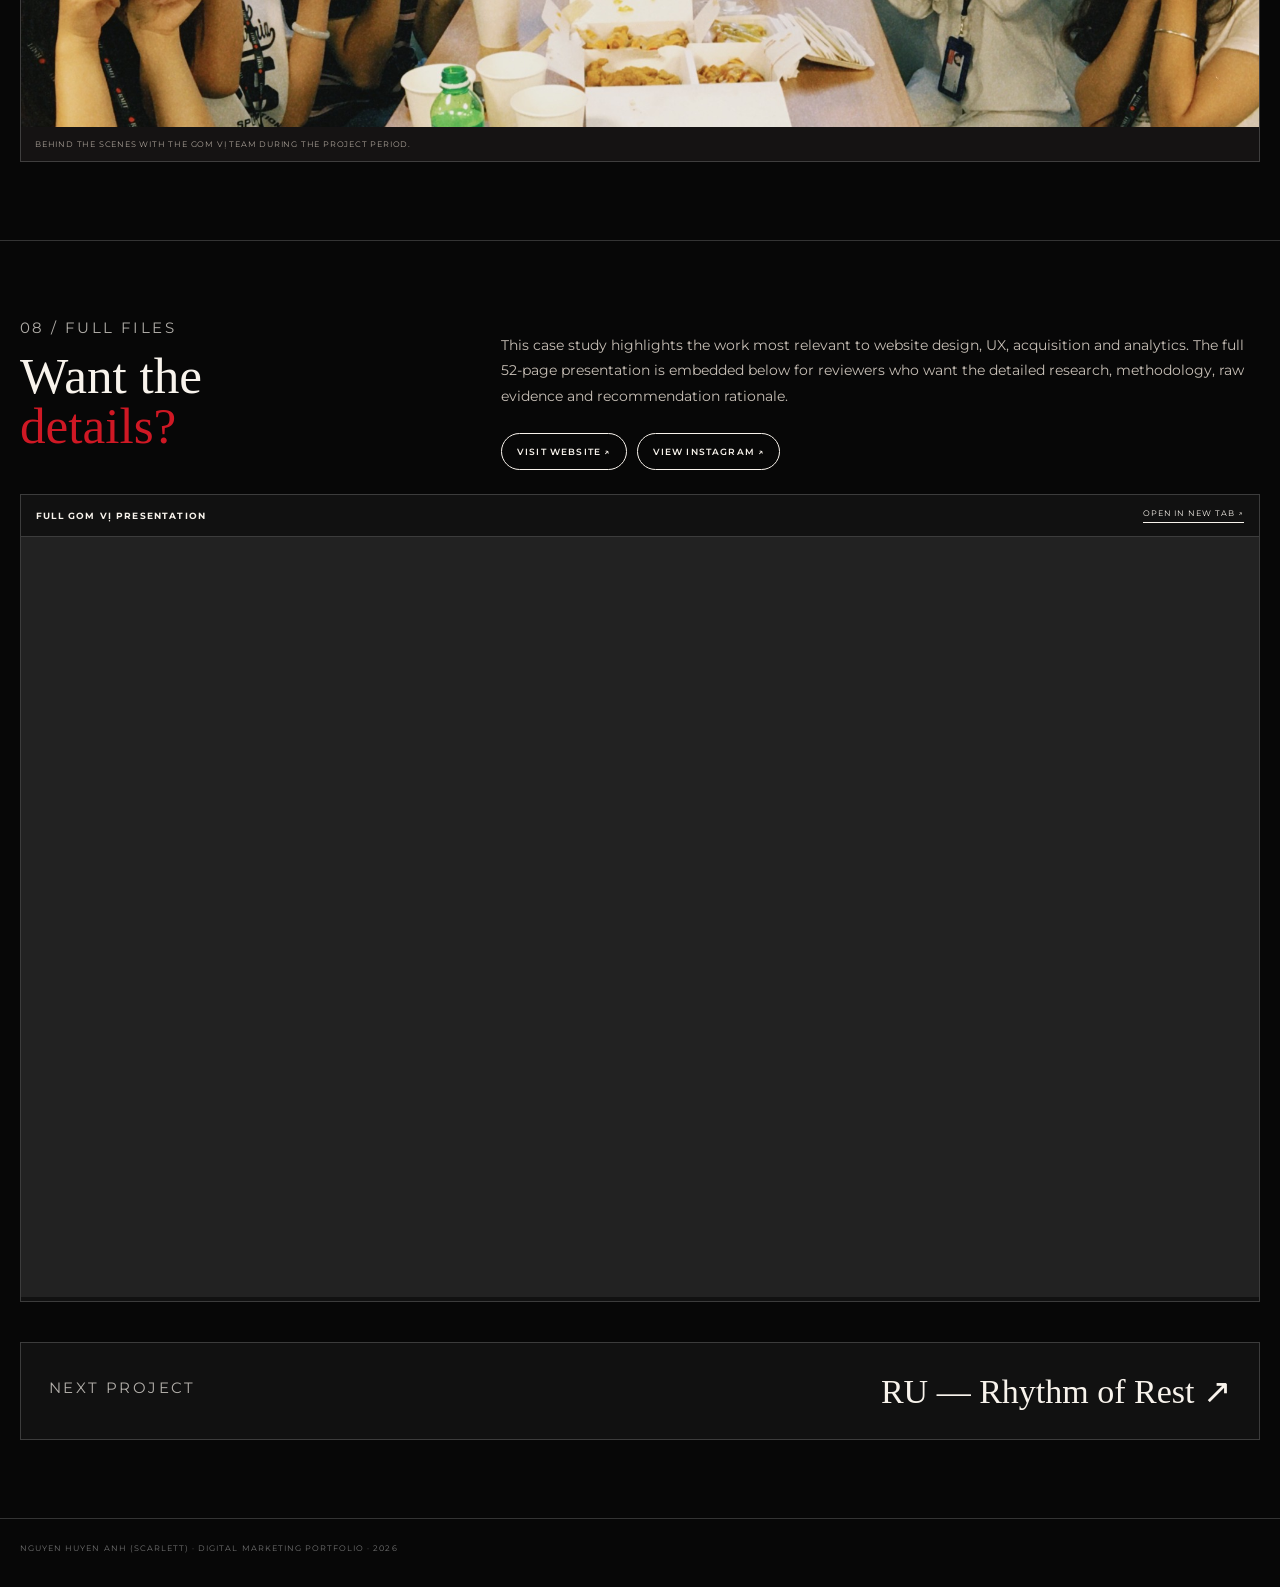
==== commit 843ca20a: "gom vi update" ====
--- a/projects/gom-vi.html
+++ b/projects/gom-vi.html
@@ -1,29 +1,65 @@
 <!doctype html><html lang="en"><head><meta charset="utf-8">
 <meta name="viewport" content="width=device-width,initial-scale=1">
-<meta name="description" content="Scarlett Nguyen — Digital Marketing Portfolio">
-<title>GOM VỊ — Scarlett Nguyen</title><link rel="stylesheet" href="../styles.css"></head><body><div class="noise"></div><nav><div class="wrap nav">
-<a class="brand" href="../index.html#top">SCARLETT<b>°</b></a>
-<div class="nav-right">
-  <div class="links">
-    <a href="../index.html#work">Work</a>
-    <a href="../index.html#experience">Experience</a>
-    <a href="../index.html#about">About</a>
-    <a href="../index.html#recognition">Recognition</a>
-    <a href="../index.html#contact">Contact</a>
-  </div>
-  <a class="nav-cv" href="#" onclick="alert('Add your final CV to documents/scarlett-cv.pdf');return false;">CV ↓</a>
-  <button class="theme-toggle" id="themeToggle" aria-label="Switch colour theme"><span class="moon">☾</span><span class="sun">☀</span></button>
-</div></div></nav>
+<meta name="description" content="GOM VỊ — e-commerce UX, analytics and optimisation case study by Scarlett Nguyen">
+<title>GOM VỊ — Scarlett Nguyen</title><link rel="stylesheet" href="../styles.css">
+<style>
+/* GOM VỊ case — compact editorial layout */
+#business .eyebrow,#role .eyebrow,#website .eyebrow,#marketing .eyebrow,#analytics .eyebrow,#optimisation .eyebrow,#team .eyebrow,#files .eyebrow{font-size:15px!important;font-weight:400!important;letter-spacing:.16em!important;line-height:1.2!important;margin-bottom:14px!important}
+#business h2,#role h2,#website h2,#marketing h2,#analytics h2,#optimisation h2,#team h2,#files h2{font-size:clamp(2.1rem,4vw,3.55rem)!important;line-height:.98!important}
+.gom-hero{padding:48px 0 68px;border-bottom:1px solid var(--line)}
+.gom-hero-grid{display:grid;grid-template-columns:1.05fr .95fr;gap:42px;align-items:center}
+.gom-hero-copy h1{margin:28px 0 18px;font:400 clamp(74px,9vw,132px)/.78 var(--display);letter-spacing:-.065em}
+.gom-hero-copy h1 em{display:block;color:var(--red);font-style:italic;font-size:.48em;letter-spacing:-.025em;margin-top:18px}
+.gom-hero-copy>p{max-width:690px;font-size:15px;line-height:1.76;color:#c7bfb6}
+.gom-result-row{display:grid;grid-template-columns:repeat(3,1fr);gap:10px;margin-top:30px}
+.gom-result-row>div{border:1px solid var(--line);padding:16px;min-height:108px}
+.gom-result-row strong{display:block;font:400 27px/1 var(--display);margin-bottom:8px}.gom-result-row span{display:block;font-size:8px;line-height:1.5;text-transform:uppercase;letter-spacing:.1em;color:#aaa198}
+.gom-keyvisual{margin:0;background:#f4eddf;padding:14px;box-shadow:18px 18px 0 rgba(122,55,27,.72);transform:rotate(.8deg)}
+.gom-keyvisual img{width:100%;height:auto;display:block;object-fit:contain}.gom-keyvisual figcaption{color:#4e443b;padding:10px 4px 0;font-size:7px;text-transform:uppercase;letter-spacing:.14em}
+.gom-proof-strip{display:grid;grid-template-columns:repeat(3,1fr);gap:12px;margin-top:26px}.gom-proof-strip>div{border:1px solid var(--line);padding:18px}.gom-proof-strip strong{font:400 26px var(--display);display:block;margin-bottom:7px}.gom-proof-strip span{font-size:9px;line-height:1.55;color:#aaa198}
+.gom-role-grid{display:grid;grid-template-columns:repeat(2,minmax(0,1fr));gap:10px;margin-top:20px}.gom-role{border:1px solid var(--line);padding:16px}.gom-role strong{display:block;font-size:10px;text-transform:uppercase;letter-spacing:.1em;margin-bottom:7px}.gom-role span{font-size:10px;line-height:1.55;color:#aaa198}
+.gom-evidence-grid{display:grid;grid-template-columns:repeat(2,minmax(0,1fr));gap:18px;margin-top:34px}.gom-evidence{margin:0;border:1px solid var(--line);background:#151313;overflow:hidden}.gom-evidence-media{height:330px;padding:12px;background:#f4efe4;display:flex;align-items:center;justify-content:center;overflow:hidden}.gom-evidence-media img{width:100%;height:100%;object-fit:contain;display:block}.gom-evidence figcaption{padding:14px 15px 16px}.gom-evidence figcaption strong{display:block;font:400 20px/1 var(--display);margin-bottom:5px}.gom-evidence figcaption span{font-size:9px;line-height:1.55;color:#aaa198}
+.gom-ab{display:grid;grid-template-columns:repeat(3,1fr);gap:10px;margin-top:18px}.gom-ab>div{border:1px solid var(--line);padding:16px}.gom-ab strong{font:400 25px var(--display);display:block;margin-bottom:5px}.gom-ab span{font-size:8px;text-transform:uppercase;letter-spacing:.09em;color:#aaa198;line-height:1.5}
+.gom-marketing-wrap{display:grid;grid-template-columns:.9fr 1.1fr;gap:20px;margin-top:34px;align-items:start}.gom-marketing-visual{margin:0;border:1px solid var(--line);background:#f4efe4;padding:12px}.gom-marketing-visual img{width:100%;height:auto;display:block}.gom-seo-card{border:1px solid var(--line);padding:22px;margin-bottom:18px}.gom-seo-card strong{font:400 30px/1 var(--display);display:block;margin-bottom:8px}.gom-seo-card p{margin:0;font-size:11px;line-height:1.65;color:#aaa198}
+.gom-social-grid{display:grid;grid-template-columns:repeat(3,minmax(0,1fr));gap:10px}.gom-social-card{border:1px solid var(--line);padding:15px;min-height:116px;display:flex;flex-direction:column;justify-content:space-between;transition:.2s}.gom-social-card:hover{border-color:#c4262e;transform:translateY(-2px)}.gom-social-card small{font-size:7px;text-transform:uppercase;letter-spacing:.13em;color:#aaa198}.gom-social-card strong{font:400 17px/1.05 var(--display);margin:10px 0}.gom-social-card span{font-size:8px;text-transform:uppercase;letter-spacing:.1em;color:#c9bfb4}
+.gom-analytics-grid{display:grid;grid-template-columns:1.15fr .85fr;gap:18px;margin-top:34px;align-items:start}.gom-analysis-main{margin:0;border:1px solid var(--line);background:#f4efe4;padding:12px}.gom-analysis-main img{width:100%;height:auto;display:block}.gom-metric-stack{display:grid;gap:10px}.gom-metric{border:1px solid var(--line);padding:18px}.gom-metric strong{display:block;font:400 28px/1 var(--display);margin-bottom:7px}.gom-metric span{font-size:9px;line-height:1.5;color:#aaa198}.gom-metric.red strong{color:var(--red)}
+.gom-conversion-card{margin:18px 0 0;border:1px solid var(--line);background:#f4efe4;padding:12px}.gom-conversion-card img{width:100%;height:auto;max-height:430px;object-fit:contain;display:block}
+.gom-reco-grid{display:grid;grid-template-columns:.95fr 1.05fr;gap:20px;margin-top:34px;align-items:start}.gom-reco-visual{margin:0;border:1px solid var(--line);background:#f4efe4;padding:12px}.gom-reco-visual img{width:100%;height:auto;display:block}.gom-reco-list{display:grid;gap:10px}.gom-reco{border:1px solid var(--line);padding:16px;display:grid;grid-template-columns:44px 1fr;gap:12px}.gom-reco b{font:400 28px var(--display);color:var(--red)}.gom-reco strong{display:block;font-size:10px;text-transform:uppercase;letter-spacing:.08em;margin-bottom:5px}.gom-reco span{font-size:9px;line-height:1.5;color:#aaa198}
+.gom-team-grid{display:grid;grid-template-columns:1.35fr .65fr;gap:18px;margin-top:34px}.gom-team-main,.gom-team-side,.gom-team-casual{margin:0;border:1px solid var(--line);background:#151313;overflow:hidden}.gom-team-main img{width:100%;height:430px;object-fit:cover;object-position:center 43%;display:block}.gom-team-side img{width:100%;height:430px;object-fit:contain;background:#0b0b0b;display:block}.gom-team-grid figcaption,.gom-team-casual figcaption{padding:12px 14px;font-size:8px;text-transform:uppercase;letter-spacing:.1em;color:#aaa198}.gom-team-casual{margin-top:18px}.gom-team-casual img{width:100%;height:260px;object-fit:cover;object-position:center 45%;display:block}
+.gom-actions{display:flex;gap:10px;flex-wrap:wrap;margin-top:24px}
+body[data-theme='light'] .gom-hero-copy>p,body[data-theme='light'] .gom-role span,body[data-theme='light'] .gom-evidence figcaption span,body[data-theme='light'] .gom-seo-card p,body[data-theme='light'] .gom-metric span,body[data-theme='light'] .gom-reco span{color:#5f5751}
+body[data-theme='light'] .gom-evidence,body[data-theme='light'] .gom-team-main,body[data-theme='light'] .gom-team-side,body[data-theme='light'] .gom-team-casual{background:#f8f3ec}
+@media(max-width:1000px){.gom-hero-grid,.gom-marketing-wrap,.gom-analytics-grid,.gom-reco-grid,.gom-team-grid{grid-template-columns:1fr}.gom-keyvisual{max-width:680px;margin:auto}.gom-social-grid{grid-template-columns:repeat(2,1fr)}.gom-team-side img{height:auto;max-height:520px}.gom-team-main img{height:auto}.gom-evidence-media{height:300px}}
+@media(max-width:640px){.gom-result-row,.gom-proof-strip,.gom-ab,.gom-role-grid,.gom-evidence-grid,.gom-social-grid{grid-template-columns:1fr}.gom-hero-copy h1{font-size:76px}.gom-evidence-media{height:auto}.gom-evidence-media img{height:auto}.gom-keyvisual{box-shadow:10px 10px 0 rgba(122,55,27,.72)}.gom-team-casual img{height:auto}}
+</style></head><body><div class="noise"></div><nav><div class="wrap nav">
+<a class="brand" href="../index.html#top">SCARLETT<b>°</b></a><div class="nav-right"><div class="links"><a href="../index.html#about">About</a><a href="../index.html#work">Work</a><a href="../index.html#experience">Experience</a><a href="../index.html#recognition">Recognition</a><a href="../index.html#contact">Contact</a></div><a class="nav-cv" href="#" onclick="alert('Add your final CV to documents/scarlett-cv.pdf');return false;">CV ↓</a><button class="theme-toggle" id="themeToggle" aria-label="Switch colour theme"><span class="moon">☾</span><span class="sun">☀</span></button></div></div></nav>
 <main>
-<div class="detail-hero"><div class="wrap"><a class="back" href="../index.html#work">← Back to selected work</a>
-<div class="detail-cover reveal"><img src="../assets/projects/gom-cover.jpg" alt="GOM VỊ cover">
-  <div class="detail-copy"><div class="eyebrow">Digital Business Development · RMIT University Vietnam</div><h1>GOM VỊ</h1><p>Discover the flavours of Vietnam, your way — then test whether the digital journey actually works.</p><div class="detail-meta"><span class="tag">Website Design</span><span class="tag">UX/UI</span><span class="tag">GA4</span><span class="tag">E-commerce</span></div></div>
-</div></div></div>
-<div class="case-nav"><div class="wrap"><a href="#overview">Overview</a><a href="#role">My role</a><a href="#process">Process</a><a href="#proof">Proof</a><a href="#files">Files</a></div></div>
-<section class="detail-section" id="overview"><div class="wrap"><div class="detail-columns reveal"><h2>The opportunity</h2><div><p>GOM VỊ is an e-commerce concept designed to bring traditional Vietnamese snacks and sweets from different regions into one modern discovery experience. The business combines regional products, ready-made gift boxes and a “Gom Theo Ý” build-your-own box journey.</p>
-<div class="proof-strip"><div class="proof-card"><strong>3 paths</strong><p>Regional snacks · Curated gift boxes · Build Your Own Box</p></div><div class="proof-card"><strong>Digital-first</strong><p>Discovery, cultural storytelling, selection, ordering and seasonal campaigns sit within one website journey.</p></div></div></div></div></div></section><section class="detail-section" id="role"><div class="wrap"><div class="detail-columns reveal"><h2>My role</h2><div><p>The team contribution record identifies my role as <strong>Website Designer</strong> and <strong>Content / Slide Maker</strong>. I designed the Homepage, Shop and “Gom Theo Ý / Build Yours” experiences across V1 and V2, and owned the Section 3 website-performance analysis.</p>
-<div class="role-list"><div class="role-chip">Homepage + Shop design</div><div class="role-chip">“Gom Theo Ý” / Build Yours</div><div class="role-chip">V1 + V2 website iteration</div><div class="role-chip">GA4 analysis & presentation</div></div></div></div></div></section><section class="detail-section" id="process"><div class="wrap"><div class="detail-columns reveal"><h2>From website to diagnosis</h2><div><h3>01 — Build the experience</h3><p>The website was designed around discovery by region, cultural context, curated boxes and personalisation rather than a generic product catalogue.</p>
-<h3>02 — Measure behaviour</h3><p>GA4 tracked post-installation behaviour across two periods, including acquisition, landing-page quality, engagement, scroll depth and ordering progression.</p>
-<h3>03 — Find the real bottleneck</h3><p>The key diagnosis was an <strong>Attention–Progression Gap</strong>: traffic could be generated, and users reaching the final stage completed it more efficiently, but too many users dropped before entering the ordering flow.</p>
-<h3>04 — Prioritise the fixes</h3><p>The optimisation plan prioritised a simplified cart/checkout journey, mobile improvements, filters and sorting, then lightweight AI-assisted product support.</p></div></div></div></section><section class="detail-section" id="proof"><div class="wrap"><div class="detail-columns reveal"><h2>Selected proof</h2><div><p>A curated view of the work. The full files are embedded below so the case study stays readable without hiding the evidence.</p></div></div><div class="gallery reveal"><figure class="media-card wide"><img src="../assets/projects/gom-business.jpg" alt="Business concept & three-tier offer"><figcaption>Business concept & three-tier offer</figcaption></figure><figure class="media-card narrow"><img src="../assets/projects/gom-analytics.jpg" alt="GA4 conversion shift & behavioural diagnosis"><figcaption>GA4 conversion shift & behavioural diagnosis</figcaption></figure><figure class="media-card half"><img src="../assets/projects/gom-recommendations.jpg" alt="Prioritised optimisation strategy"><figcaption>Prioritised optimisation strategy</figcaption></figure></div></div></section><section class="detail-section"><div class="wrap"><div class="detail-columns reveal"><h2>Live / external</h2><div><p>Open the live project or supporting archive in a new tab.</p><div class="external-actions"><a class="btn" href="https://sites.google.com/view/gom-vi/home" target="_blank" rel="noreferrer">Visit live website ↗</a></div></div></div></div></section><section class="detail-section" id="files"><div class="wrap"><div class="detail-columns reveal"><h2>Project files</h2><div><p>Preview the source material directly here, or open it in a new tab for full-screen reading.</p></div></div><div class="pdf-shell reveal"><div class="pdf-head"><strong>Full GOM VỊ deck</strong><a href="../documents/gom-vi.pdf" target="_blank">Open in new tab ↗</a></div><iframe class="pdf-viewer" loading="lazy" src="../documents/gom-vi.pdf#view=FitH"></iframe></div><a class="next-card reveal" href="ru.html"><span class="eyebrow">Next project</span><strong>RU — Rhythm of Rest ↗</strong></a></div></section></main><footer><div class="wrap">Nguyen Huyen Anh (Scarlett) · Digital Marketing Portfolio · 2026</div></footer>
-<script src="../script.js"></script></body></html>+<section class="gom-hero"><div class="wrap"><a class="back" href="../index.html#work">← Back to selected work</a><div class="gom-hero-grid reveal"><div class="gom-hero-copy"><div class="eyebrow">Digital Business Development · RMIT University Vietnam · Sep 2026</div><h1>GOM VỊ<em>Design → Measure → Optimise.</em></h1><p>An e-commerce prototype for discovering Vietnamese regional snacks, developed through website design, UX iteration, acquisition planning and GA4 analysis.</p><div class="detail-meta"><span class="tag">Website Design</span><span class="tag">UX/UI</span><span class="tag">GA4</span><span class="tag">SEO & Acquisition</span><span class="tag">E-commerce</span></div><div class="gom-result-row"><div><strong>17 pages</strong><span>Google Sites prototype</span></div><div><strong>643</strong><span>Active users recorded in GA4</span></div><div><strong>40</strong><span>Participants across V1/V2 A/B testing</span></div></div></div><figure class="gom-keyvisual"><img src="../assets/projects/gom/key-visual.jpg" alt="GOM VỊ e-commerce UX, analytics and optimisation presentation"><figcaption>GOM VỊ — E-commerce UX, Analytics & Optimisation</figcaption></figure></div></div></section>
+<div class="case-nav"><div class="wrap"><a href="#business">Business</a><a href="#role">My role</a><a href="#website">Website</a><a href="#marketing">Marketing</a><a href="#analytics">GA4</a><a href="#optimisation">Optimisation</a><a href="#team">Team</a><a href="#files">Files</a></div></div>
+
+<section class="detail-section" id="business"><div class="wrap"><div class="detail-columns reveal"><div><div class="eyebrow">01 / Digital Business</div><h2>Regional flavours,<br><span class="red">one journey.</span></h2></div><div><p>GOM VỊ is an e-commerce concept that brings traditional Vietnamese snacks from different regions into one modern discovery experience. The digital offer combines individual regional treats, curated gift collections and <strong>Gom Theo Ý</strong>, a build-your-own box journey.</p><p>The website was designed around discovery rather than a generic catalogue: users can explore by region, understand product origins and stories, choose ready-made collections or personalise their own box.</p><div class="gom-proof-strip"><div><strong>Regional</strong><span>Gom Bắc · Gom Trung · Gom Nam</span></div><div><strong>Curated</strong><span>Ready-made and seasonal gift collections</span></div><div><strong>Personalised</strong><span>Gom Theo Ý build-your-own box</span></div></div><div class="gom-actions"><a class="btn" href="https://sites.google.com/view/gom-vi/home" target="_blank" rel="noreferrer">Visit live website ↗</a></div></div></div></div></section>
+
+<section class="detail-section" id="role"><div class="wrap"><div class="detail-columns reveal"><div><div class="eyebrow">02 / My Role</div><h2>Design it.<br><span class="red">Then diagnose it.</span></h2></div><div><p>I led the design of GOM VỊ’s core shopping journey across the <strong>Homepage, Shop and Gom Theo Ý / Build Yours</strong> experiences in both V1 and V2. I also owned the project’s <strong>GA4 analysis across Sections 3.1–3.7</strong>, translating behaviour data into an integrated diagnosis of acquisition, engagement, drop-off, retention and device performance.</p><p>Alongside the formal allocation, I shaped much of the website’s visual direction and branding, supported the optimisation recommendations and managed order-form responses during testing.</p><div class="gom-role-grid"><div class="gom-role"><strong>Website</strong><span>Homepage · Shop · Gom Theo Ý · V1 + V2</span></div><div class="gom-role"><strong>Analytics</strong><span>GA4 implementation scope · acquisition · engagement · conversion · retention · device analysis</span></div><div class="gom-role"><strong>UX/UI</strong><span>Visual hierarchy · discovery pathways · CTA progression · shopping flow</span></div><div class="gom-role"><strong>Brand & operations</strong><span>Visual direction · content support · order-form response management</span></div></div></div></div></div></section>
+
+<section class="detail-section" id="website"><div class="wrap"><div class="detail-columns reveal"><div><div class="eyebrow">03 / Website Iteration</div><h2>From V1<br>to a clearer <span class="red">V2.</span></h2></div><div><p>V2 reorganised the website around clearer shopping intentions: discover the brand, browse individual treats, explore by region, shop curated collections, personalise a box or move towards ordering.</p><p>The redesign introduced stronger homepage orientation, clearer product entry points, more explicit CTAs, richer product details and social proof. Team A/B testing then compared the two versions.</p><div class="gom-ab"><div><strong>3.30 → 4.43</strong><span>Average homepage clarity</span></div><div><strong>40% → 85.7%</strong><span>Positive 4–5 homepage clarity ratings</span></div><div><strong>V1 → V2</strong><span>Evidence-led website iteration</span></div></div></div></div><div class="gom-evidence-grid reveal"><figure class="gom-evidence"><div class="gom-evidence-media"><img src="../assets/projects/gom/v1-v2.jpg" alt="GOM VỊ homepage V1 to V2 improvements"></div><figcaption><strong>Homepage orientation & discovery</strong><span>Clearer starting points, guided flavour discovery and stronger pathways into products and collections.</span></figcaption></figure><figure class="gom-evidence"><div class="gom-evidence-media"><img src="../assets/projects/gom/v1-v2-product.jpg" alt="GOM VỊ product presentation V1 to V2 improvements"></div><figcaption><strong>Product presentation & decision support</strong><span>More decision-critical information, clearer CTAs and improved conversion pathways.</span></figcaption></figure></div></div></section>
+
+<section class="detail-section" id="marketing"><div class="wrap"><div class="detail-columns reveal"><div><div class="eyebrow">04 / Marketing & Discovery</div><h2>Build attention,<br>then make it <span class="red">measurable.</span></h2></div><div><p>The initial marketing plan combined Instagram content, eWOM/direct sharing, email outreach and planned SEO to create multiple entry paths into the website rather than relying on a single channel.</p><p>Instagram acted as the main brand-awareness and product-discovery channel, while GA4 later showed Organic Search emerging as a small but higher-intent source.</p></div></div><div class="gom-marketing-wrap reveal"><figure class="gom-marketing-visual"><img src="../assets/projects/gom/marketing-strategy.jpg" alt="GOM VỊ initial marketing strategy"></figure><div><div class="gom-seo-card"><strong>SEO & organic discovery</strong><p>Organic Search appeared in Week 2 with 19 sessions (4.92%) and the longest average engagement time at 1m 12s. The volume was still small, but the pattern supported continued SEO and discovery-led landing-page development.</p></div><div class="gom-social-grid">
+<a class="gom-social-card" href="https://www.instagram.com/p/DcyherHE2Qc/" target="_blank" rel="noreferrer"><small>Launch</small><strong>Grand opening</strong><span>View post ↗</span></a>
+<a class="gom-social-card" href="https://www.instagram.com/p/Dc0YTn_TugP/" target="_blank" rel="noreferrer"><small>Brand</small><strong>Meet the team</strong><span>View post ↗</span></a>
+<a class="gom-social-card" href="https://www.instagram.com/p/Dc6WSXnEzNy/" target="_blank" rel="noreferrer"><small>Product</small><strong>Product showcase</strong><span>View post ↗</span></a>
+<a class="gom-social-card" href="https://www.instagram.com/reel/Dc2yQlxhF-V/" target="_blank" rel="noreferrer"><small>Reel</small><strong>Humorous brand intro</strong><span>Watch ↗</span></a>
+<a class="gom-social-card" href="https://www.instagram.com/reel/Dc7_As2B8pT/" target="_blank" rel="noreferrer"><small>Reel</small><strong>Playful sales CTA</strong><span>Watch ↗</span></a>
+<a class="gom-social-card" href="https://www.instagram.com/reel/DdElL8WzhKM/" target="_blank" rel="noreferrer"><small>Reel</small><strong>Trend-led promotion</strong><span>Watch ↗</span></a>
+<a class="gom-social-card" href="https://www.instagram.com/reel/DdZB6DqzRJC/" target="_blank" rel="noreferrer"><small>Team content</small><strong>Áo dài transition</strong><span>Watch ↗</span></a>
+<a class="gom-social-card" href="https://www.instagram.com/reel/DdbugqAzymq/" target="_blank" rel="noreferrer"><small>Team content</small><strong>Pre-presentation trend</strong><span>Watch ↗</span></a>
+<a class="gom-social-card" href="https://www.instagram.com/reel/Dd1MX6-ToOF/" target="_blank" rel="noreferrer"><small>Team content</small><strong>After the presentation</strong><span>Watch ↗</span></a>
+</div><div class="gom-actions"><a class="btn" href="https://www.instagram.com/gomvi.official/" target="_blank" rel="noreferrer">Open GOM VỊ Instagram ↗</a></div></div></div></div></section>
+
+<section class="detail-section" id="analytics"><div class="wrap"><div class="detail-columns reveal"><div><div class="eyebrow">05 / GA4 Diagnosis</div><h2>Traffic was not<br>the core <span class="red">problem.</span></h2></div><div><p>I owned the GA4 analysis across Sections 3.1–3.7. The most important finding was an <strong>Attention–Progression Gap</strong>: GOM VỊ could generate attention, and users who reached the final stage completed it more efficiently, but too many were lost before entering the ordering journey.</p><p>The analysis also showed a cross-cutting mobile constraint: mobile represented roughly two-thirds of users while consistently underperforming desktop.</p></div></div><div class="gom-analytics-grid reveal"><figure class="gom-analysis-main"><img src="../assets/projects/gom/diagnosis.jpg" alt="GOM VỊ integrated GA4 analytics diagnosis"></figure><div class="gom-metric-stack"><div class="gom-metric red"><strong>46.6% → 38.2%</strong><span>Active users reaching Order Now fell, indicating greater pre-order friction.</span></div><div class="gom-metric"><strong>47.1% → 73.2%</strong><span>Final-stage completion proxy improved substantially among users who reached the form.</span></div><div class="gom-metric"><strong>65.2% mobile</strong><span>Mobile carried most Week 2 users, but average engagement was 18s versus 1m43s on desktop.</span></div><div class="gom-metric"><strong>12 → 40 clicks</strong><span>Outbound click activity increased despite lower overall traffic.</span></div></div></div><figure class="gom-conversion-card reveal"><img src="../assets/projects/gom/conversion.jpg" alt="GOM VỊ conversion and drop-off analysis"></figure></div></section>
+
+<section class="detail-section" id="optimisation"><div class="wrap"><div class="detail-columns reveal"><div><div class="eyebrow">06 / Optimisation</div><h2>Turn the diagnosis<br>into <span class="red">action.</span></h2></div><div><p>The optimisation plan prioritised fixes according to funnel evidence rather than adding features for their own sake. Structural progression and mobile usability came first, followed by product-discovery and support enhancements.</p></div></div><div class="gom-reco-grid reveal"><figure class="gom-reco-visual"><img src="../assets/projects/gom/recommendations.jpg" alt="GOM VỊ prioritised optimisation recommendations"></figure><div class="gom-reco-list"><div class="gom-reco"><b>01</b><div><strong>Simplify ordering</strong><span>Consolidate Add to Cart and checkout into a clearer sequential journey with progress visibility.</span></div></div><div class="gom-reco"><b>02</b><div><strong>Mobile optimisation</strong><span>Improve spacing, hierarchy, compact grids and forms for the device used by most visitors.</span></div></div><div class="gom-reco"><b>03</b><div><strong>Filters & sorting</strong><span>Support product discovery by region, type and price rather than relying only on region tabs.</span></div></div><div class="gom-reco"><b>04</b><div><strong>Product-support chatbot</strong><span>Add lightweight, product-grounded assistance after the structural funnel issues are addressed.</span></div></div></div></div></div></section>
+
+<section class="detail-section" id="team"><div class="wrap"><div class="detail-columns reveal"><div><div class="eyebrow">07 / Team & Presentation</div><h2>Built with a team,<br>presented as a <span class="red">system.</span></h2></div><div><p>GOM VỊ was developed by a six-person team. My individual ownership sat across the core website journey and the complete GA4 analysis, while the final presentation brought the business concept, UX work, analytics and optimisation plan together.</p></div></div><div class="gom-team-grid reveal"><figure class="gom-team-main"><img src="../assets/projects/gom-cover.jpg" alt="GOM VỊ team after the final presentation"><figcaption>GOM VỊ team after the final Digital Business Development presentation.</figcaption></figure><figure class="gom-team-side"><img src="../assets/projects/gom/lecturer.jpg" alt="Scarlett Nguyen with Digital Business Development lecturer Nghia Luu"><figcaption>With our Digital Business Development lecturer, Nghia Luu.</figcaption></figure></div><figure class="gom-team-casual reveal"><img src="../assets/projects/gom/team-behind-scenes.jpg" alt="GOM VỊ team behind the scenes"><figcaption>Behind the scenes with the GOM VỊ team during the project period.</figcaption></figure></div></section>
+
+<section class="detail-section" id="files"><div class="wrap"><div class="detail-columns reveal"><div><div class="eyebrow">08 / Full Files</div><h2>Want the<br><span class="red">details?</span></h2></div><div><p>This case study highlights the work most relevant to website design, UX, acquisition and analytics. The full 52-page presentation is embedded below for reviewers who want the detailed research, methodology, raw evidence and recommendation rationale.</p><div class="gom-actions"><a class="btn" href="https://sites.google.com/view/gom-vi/home" target="_blank" rel="noreferrer">Visit website ↗</a><a class="btn" href="https://www.instagram.com/gomvi.official/" target="_blank" rel="noreferrer">View Instagram ↗</a></div></div></div><div class="pdf-shell reveal"><div class="pdf-head"><strong>Full GOM VỊ presentation</strong><a href="../documents/gom-vi.pdf" target="_blank">Open in new tab ↗</a></div><iframe class="pdf-viewer" loading="lazy" src="../documents/gom-vi.pdf#view=FitH"></iframe></div><a class="next-card reveal" href="ru.html"><span class="eyebrow">Next project</span><strong>RU — Rhythm of Rest ↗</strong></a></div></section>
+</main><footer><div class="wrap">Nguyen Huyen Anh (Scarlett) · Digital Marketing Portfolio · 2026</div></footer><script src="../script.js"></script></body></html>
--- a/styles.css
+++ b/styles.css
@@ -339,3 +339,196 @@
   .pdf-viewer{height:520px}
   section{padding:76px 0}
 }
+
+/* =========================================================
+   V4 — PERSONAL PORTRAIT LANDING
+   Uses Scarlett's own portrait + supplied scrapbook stickers.
+   ========================================================= */
+.personal-hero{
+  min-height:760px;
+  background:
+    radial-gradient(circle at 18% 38%,rgba(207,24,36,.10),transparent 30rem),
+    #090909;
+}
+.personal-hero .hero-board{
+  width:52%;
+  background:
+    radial-gradient(circle at 72% 24%,rgba(255,220,200,.12),transparent 14rem),
+    linear-gradient(155deg,#3c090b 0%,#7d1119 58%,#240204 100%);
+}
+.personal-hero .paper-rip{
+  inset:34px 48% 34px 34px;
+  padding:54px 48px;
+  z-index:5;
+}
+.personal-hero .paper-rip::after{display:none}
+.personal-hero .hero h1{margin-top:34px}
+
+.portrait-paper{
+  position:absolute;
+  right:7%;
+  top:7%;
+  width:36%;
+  aspect-ratio:4/5;
+  padding:12px 12px 42px;
+  background:#f5efe5;
+  z-index:5;
+  transform:rotate(1.2deg);
+  box-shadow:0 30px 80px rgba(0,0,0,.48);
+}
+.portrait-paper::before{
+  content:"";
+  position:absolute;
+  inset:-8px;
+  border:1px solid rgba(255,245,230,.32);
+  pointer-events:none;
+}
+.portrait-paper>img{
+  width:100%;
+  height:100%;
+  object-fit:cover;
+  object-position:50% 18%;
+  filter:saturate(.96) contrast(1.01);
+}
+.portrait-caption{
+  position:absolute;
+  left:15px;right:15px;bottom:12px;
+  display:flex;justify-content:space-between;gap:10px;
+  color:#2a201b;
+  font-size:7px;font-weight:700;letter-spacing:.18em;text-transform:uppercase;
+}
+.portrait-tape{
+  position:absolute;
+  width:96px;height:25px;
+  background:#e8dbc4;
+  opacity:.92;
+  left:50%;top:-12px;
+  transform:translateX(-50%) rotate(-2deg);
+  z-index:8;
+  box-shadow:0 1px 1px rgba(0,0,0,.10);
+}
+.decor-user{position:absolute;pointer-events:none;z-index:6;object-fit:contain}
+.decor-flower-user{width:230px;height:auto;right:-28px;bottom:-36px;transform:rotate(-12deg);opacity:.93}
+.decor-wax-user{width:96px;height:auto;right:3%;top:3%;transform:rotate(7deg);filter:drop-shadow(0 12px 14px rgba(0,0,0,.32));z-index:8}
+.decor-ribbon-user{width:125px;height:auto;right:40%;top:-35px;transform:rotate(14deg);opacity:.96;z-index:4}
+.decor-lips-user{width:92px;height:auto;right:43%;bottom:4%;transform:rotate(-14deg);opacity:.84;z-index:7}
+.decor-butterfly-user{width:88px;height:auto;right:2.5%;bottom:25%;transform:rotate(12deg);opacity:.95;z-index:7}
+.hero-side-note{
+  position:absolute;
+  right:2.7%;
+  bottom:4%;
+  z-index:7;
+  color:#f7eadf;
+  font:400 15px/1.08 var(--display);
+  text-align:right;
+  transform:rotate(-3deg);
+}
+.hero-side-note em{font-size:21px;color:#fff;font-weight:400}
+
+/* About becomes personal, not another project collage */
+.about-portrait{position:relative;z-index:2;min-height:535px;height:100%;padding:12px;background:#f4ede2;transform:rotate(-1deg);box-shadow:0 22px 55px rgba(0,0,0,.24)}
+.about-portrait>img:first-child{width:100%;height:100%;min-height:510px;object-fit:cover;object-position:50% 44%}
+.about-flower{position:absolute;width:170px;height:auto;right:-72px;bottom:-55px;transform:rotate(18deg);filter:drop-shadow(0 14px 20px rgba(0,0,0,.2))}
+.about-caption{position:absolute;left:24px;bottom:24px;background:#f4ede2;color:#251b16;padding:8px 10px;font:italic 17px var(--display);transform:rotate(-2deg)}
+
+body[data-theme='light'] .personal-hero{
+  background:linear-gradient(145deg,#f5ede3 0%,#efe2d4 48%,#fffaf3 100%);
+}
+body[data-theme='light'] .personal-hero .hero-board{
+  background:linear-gradient(155deg,#5f0c12 0%,#a51b25 58%,#4a080c 100%);
+}
+body[data-theme='light'] .hero-side-note{color:#fff4eb}
+
+@media(max-width:1000px){
+  .personal-hero{min-height:1080px}
+  .personal-hero .hero-board{width:100%;height:510px;top:auto;bottom:0}
+  .personal-hero .paper-rip{inset:24px 24px auto 24px;height:500px;padding:48px 44px}
+  .portrait-paper{width:43%;right:11%;top:auto;bottom:34px}
+  .decor-flower-user{width:210px;right:-25px;bottom:-36px}
+  .decor-wax-user{right:6%;top:auto;bottom:430px;width:86px}
+  .decor-ribbon-user{right:48%;top:auto;bottom:360px;width:110px}
+  .decor-lips-user{right:4%;bottom:66px;width:78px}
+  .decor-butterfly-user{right:5%;bottom:250px;width:74px}
+  .hero-side-note{right:4%;bottom:18px}
+  .about-portrait{min-height:600px;max-width:560px;margin:auto}
+}
+
+@media(max-width:640px){
+  .personal-hero{min-height:1030px}
+  .personal-hero .paper-rip{inset:15px 15px auto 15px;height:500px;padding:38px 28px}
+  .personal-hero .hero-board{height:500px}
+  .portrait-paper{width:72%;right:14%;bottom:56px}
+  .portrait-tape{width:76px;height:21px}
+  .portrait-caption{font-size:6px}
+  .decor-flower-user{width:155px;right:-34px;bottom:-20px}
+  .decor-wax-user{width:68px;right:5%;bottom:418px}
+  .decor-ribbon-user{width:90px;right:auto;left:2%;bottom:326px}
+  .decor-lips-user{width:64px;right:2%;bottom:40px}
+  .decor-butterfly-user{display:none}
+  .hero-side-note{display:none}
+  .about-portrait{min-height:470px}
+  .about-portrait>img:first-child{min-height:445px}
+  .about-flower{width:125px;right:-42px;bottom:-38px}
+}
+
+/* =========================================================
+   V5 — LỊM DONUTS CASE STUDY
+   ========================================================= */
+.lim-hero{padding:48px 0 68px;border-bottom:1px solid var(--line)}
+.lim-hero-grid{display:grid;grid-template-columns:1.08fr .92fr;gap:42px;align-items:center}
+.lim-hero-copy h1{margin:30px 0 22px;font:400 clamp(68px,8vw,124px)/.78 var(--display);letter-spacing:-.065em}
+.lim-hero-copy h1 em{display:block;color:var(--red);font-style:italic}
+.lim-hero-copy>p{max-width:690px;font-size:15px;line-height:1.76;color:#c7bfb6}
+.lim-result-row{display:grid;grid-template-columns:repeat(3,1fr);gap:10px;margin-top:30px}
+.lim-result-row>div{border:1px solid var(--line);padding:16px;min-height:112px}
+.lim-result-row strong{display:block;font:400 28px/1 var(--display);margin-bottom:9px}
+.lim-result-row span{display:block;font-size:8px;line-height:1.5;text-transform:uppercase;letter-spacing:.1em;color:#aaa198}
+.lim-keyvisual{margin:0;background:#f7f1e3;padding:14px;box-shadow:18px 18px 0 rgba(132,8,16,.75);transform:rotate(1.1deg)}
+.lim-keyvisual img{width:100%;height:auto;display:block;object-fit:contain}
+.lim-keyvisual figcaption,.lim-identity figcaption{color:#4e443b;padding:10px 4px 0;font-size:7px;text-transform:uppercase;letter-spacing:.14em}
+.lim-identity{margin:38px 0 0;background:#f6f0e3;padding:14px;border:1px solid rgba(0,0,0,.08)}
+.lim-identity img{display:block;width:100%;height:auto;max-height:720px;object-fit:contain}
+.lim-touch-grid{display:grid;grid-template-columns:repeat(12,1fr);gap:14px;margin-top:38px}
+.lim-media{grid-column:span 6;margin:0;border:1px solid var(--line);background:#151313;overflow:hidden}
+.lim-media.lim-large{grid-column:span 7}.lim-media.lim-wide{grid-column:span 5}
+.lim-media img{width:100%;height:420px;object-fit:cover;display:block;background:#f4efdf}
+.lim-media.lim-large img{height:520px;object-fit:contain}.lim-media.lim-wide img{height:520px}
+.lim-media figcaption{display:grid;gap:5px;padding:14px 15px}
+.lim-media figcaption strong{font:400 21px/1 var(--display)}
+.lim-media figcaption span{font-size:9px;line-height:1.6;color:#aaa198}
+.lim-activation-grid{display:grid;grid-template-columns:1.35fr .65fr;gap:14px;margin-top:36px;align-items:stretch}
+.lim-activation-grid figure{margin:0;border:1px solid var(--line);background:#151313;overflow:hidden}
+.lim-activation-grid img{width:100%;height:100%;min-height:520px;object-fit:cover;display:block}
+.lim-team img{object-position:50% 35%}
+.lim-activation-grid figcaption{padding:12px 14px;font-size:8px;text-transform:uppercase;letter-spacing:.11em;color:#aaa198}
+.lim-proof-grid{display:grid;grid-template-columns:repeat(12,1fr);gap:14px;margin-top:36px}
+.lim-proof{margin:0;border:1px solid var(--line);background:#151313;overflow:hidden}
+.lim-proof.vote{grid-column:span 4}.lim-proof.grade{grid-column:span 4}.lim-proof.cert{grid-column:span 6}.lim-proof.awards{grid-column:span 4}
+.lim-proof img{width:100%;height:420px;object-fit:contain;background:#eee9df;display:block}
+.lim-proof.cert img{height:auto;aspect-ratio:1.42/1;object-fit:contain}
+.lim-proof.awards img{object-fit:cover;object-position:50% 45%}
+.lim-proof figcaption{padding:11px 13px;font-size:8px;text-transform:uppercase;letter-spacing:.11em;color:#aaa198}
+body[data-theme='light'] .lim-hero-copy>p,
+body[data-theme='light'] .lim-media figcaption span{color:#5f5751}
+body[data-theme='light'] .lim-keyvisual{box-shadow:18px 18px 0 #7f1118}
+body[data-theme='light'] .lim-media,
+body[data-theme='light'] .lim-activation-grid figure,
+body[data-theme='light'] .lim-proof{background:#f8f3ec}
+@media(max-width:1000px){
+  .lim-hero-grid{grid-template-columns:1fr}
+  .lim-keyvisual{max-width:620px;margin:auto}
+  .lim-touch-grid{grid-template-columns:1fr 1fr}
+  .lim-media,.lim-media.lim-large,.lim-media.lim-wide{grid-column:auto}
+  .lim-activation-grid{grid-template-columns:1fr}
+  .lim-activation-grid img{min-height:0;height:auto;max-height:680px}
+  .lim-proof-grid{grid-template-columns:1fr 1fr}
+  .lim-proof.vote,.lim-proof.grade,.lim-proof.cert,.lim-proof.awards{grid-column:auto}
+}
+@media(max-width:640px){
+  .lim-hero-copy h1{font-size:68px}
+  .lim-result-row{grid-template-columns:1fr}
+  .lim-touch-grid,.lim-proof-grid{grid-template-columns:1fr}
+  .lim-media img,.lim-media.lim-large img,.lim-media.lim-wide img{height:auto;max-height:none;object-fit:contain}
+  .lim-proof img{height:auto;max-height:520px}
+  .lim-keyvisual{box-shadow:10px 10px 0 rgba(132,8,16,.75)}
+}
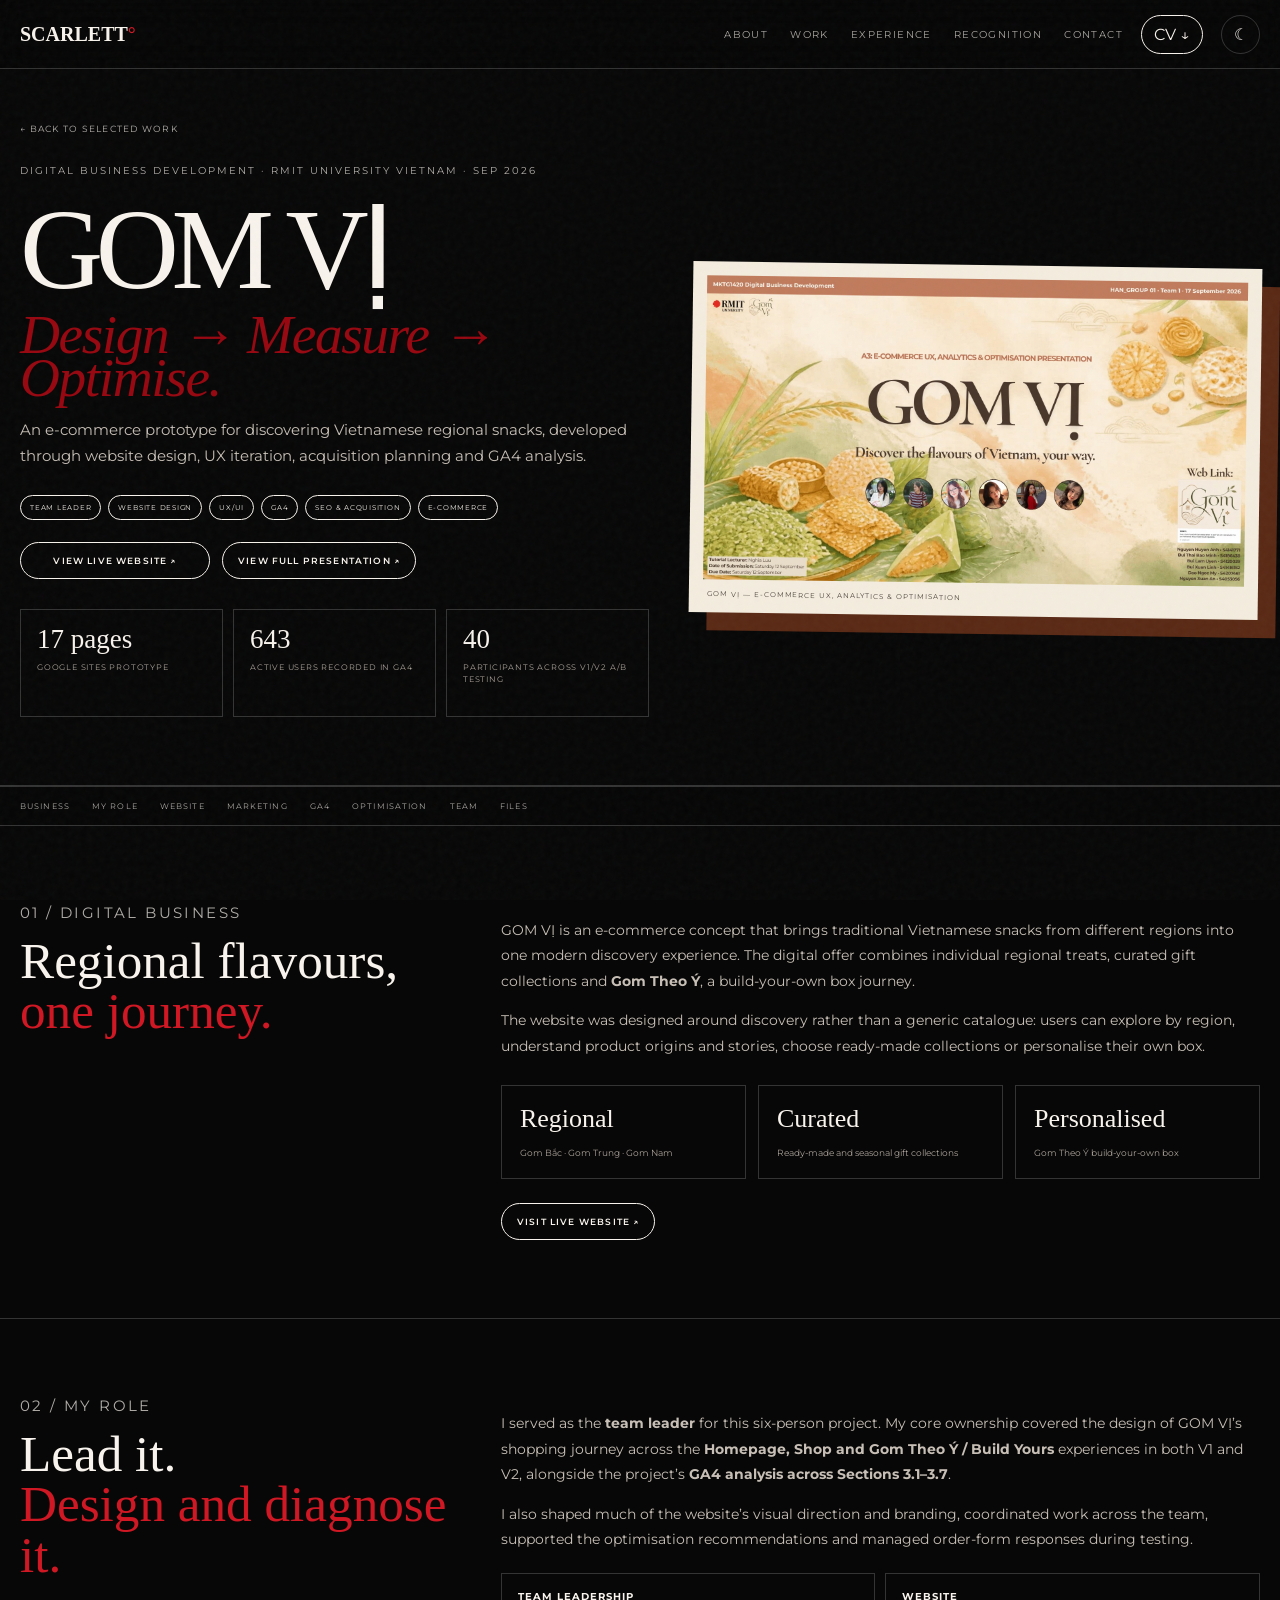
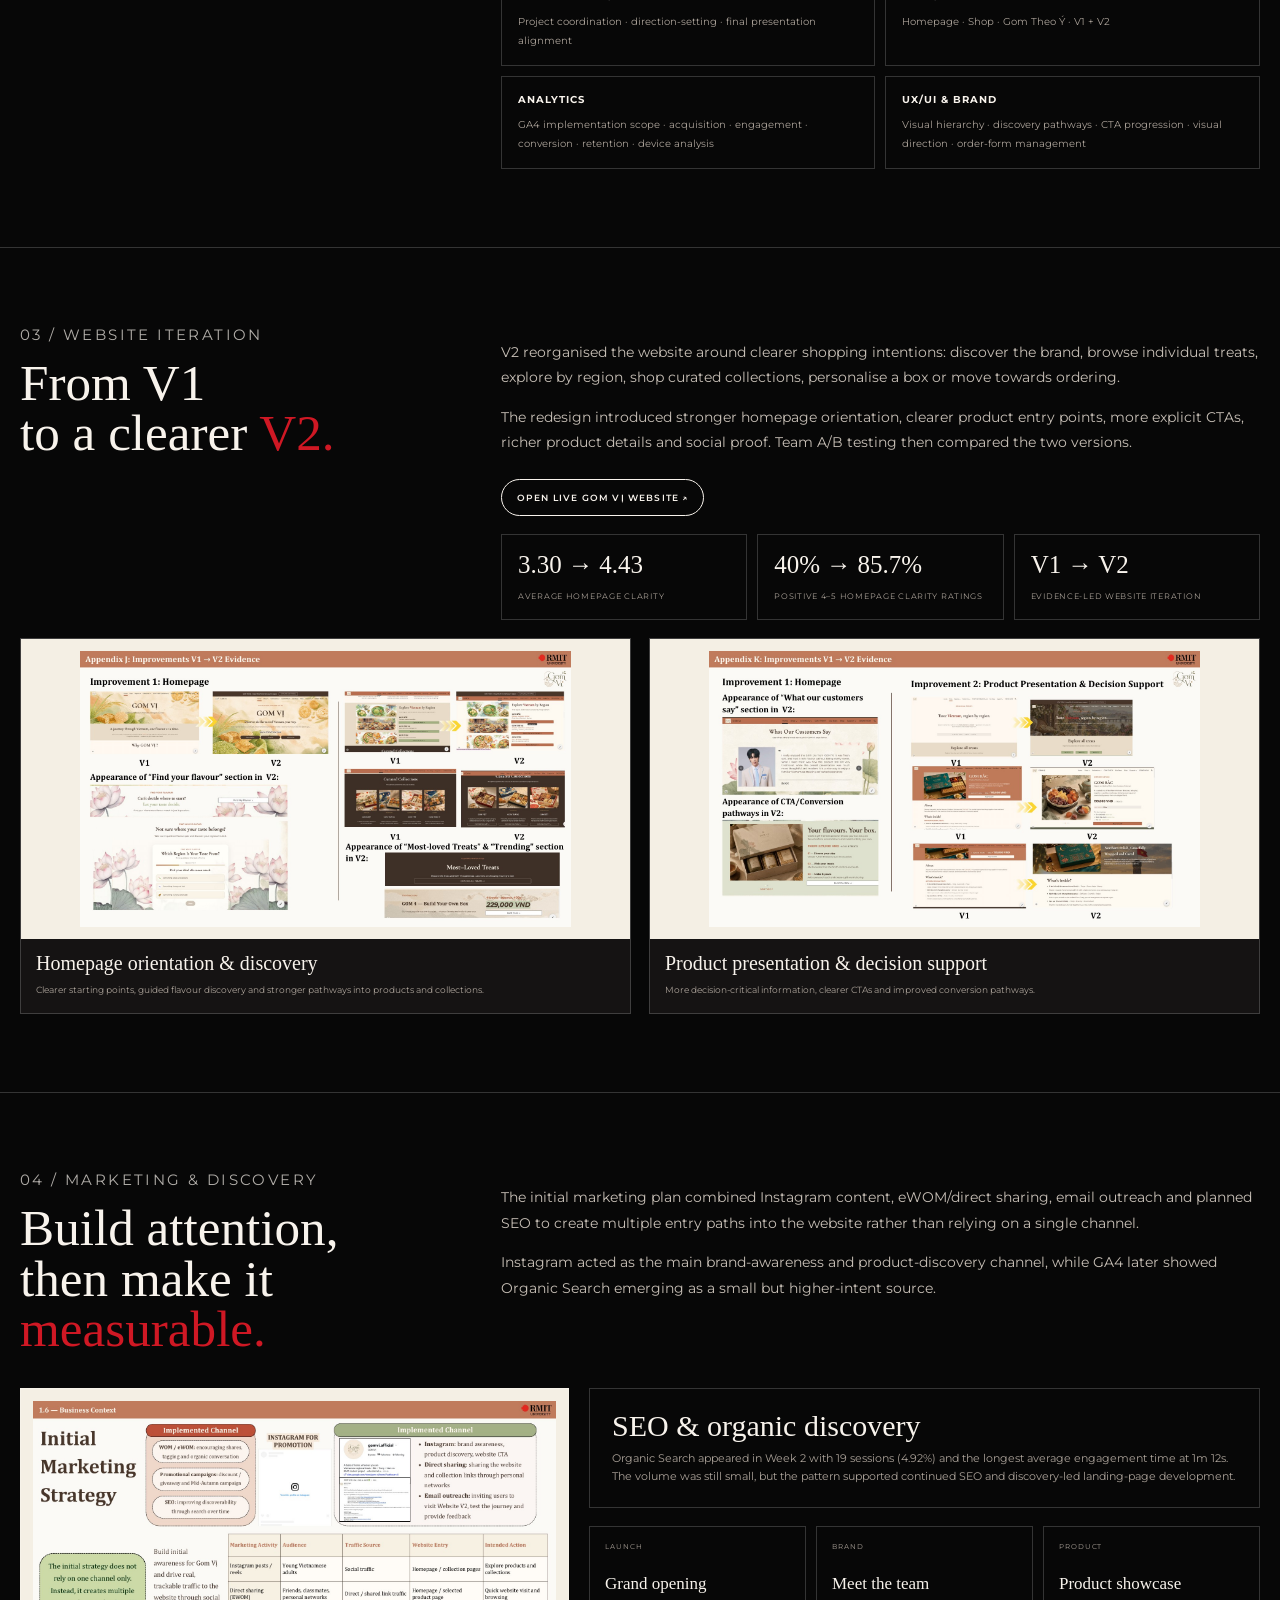
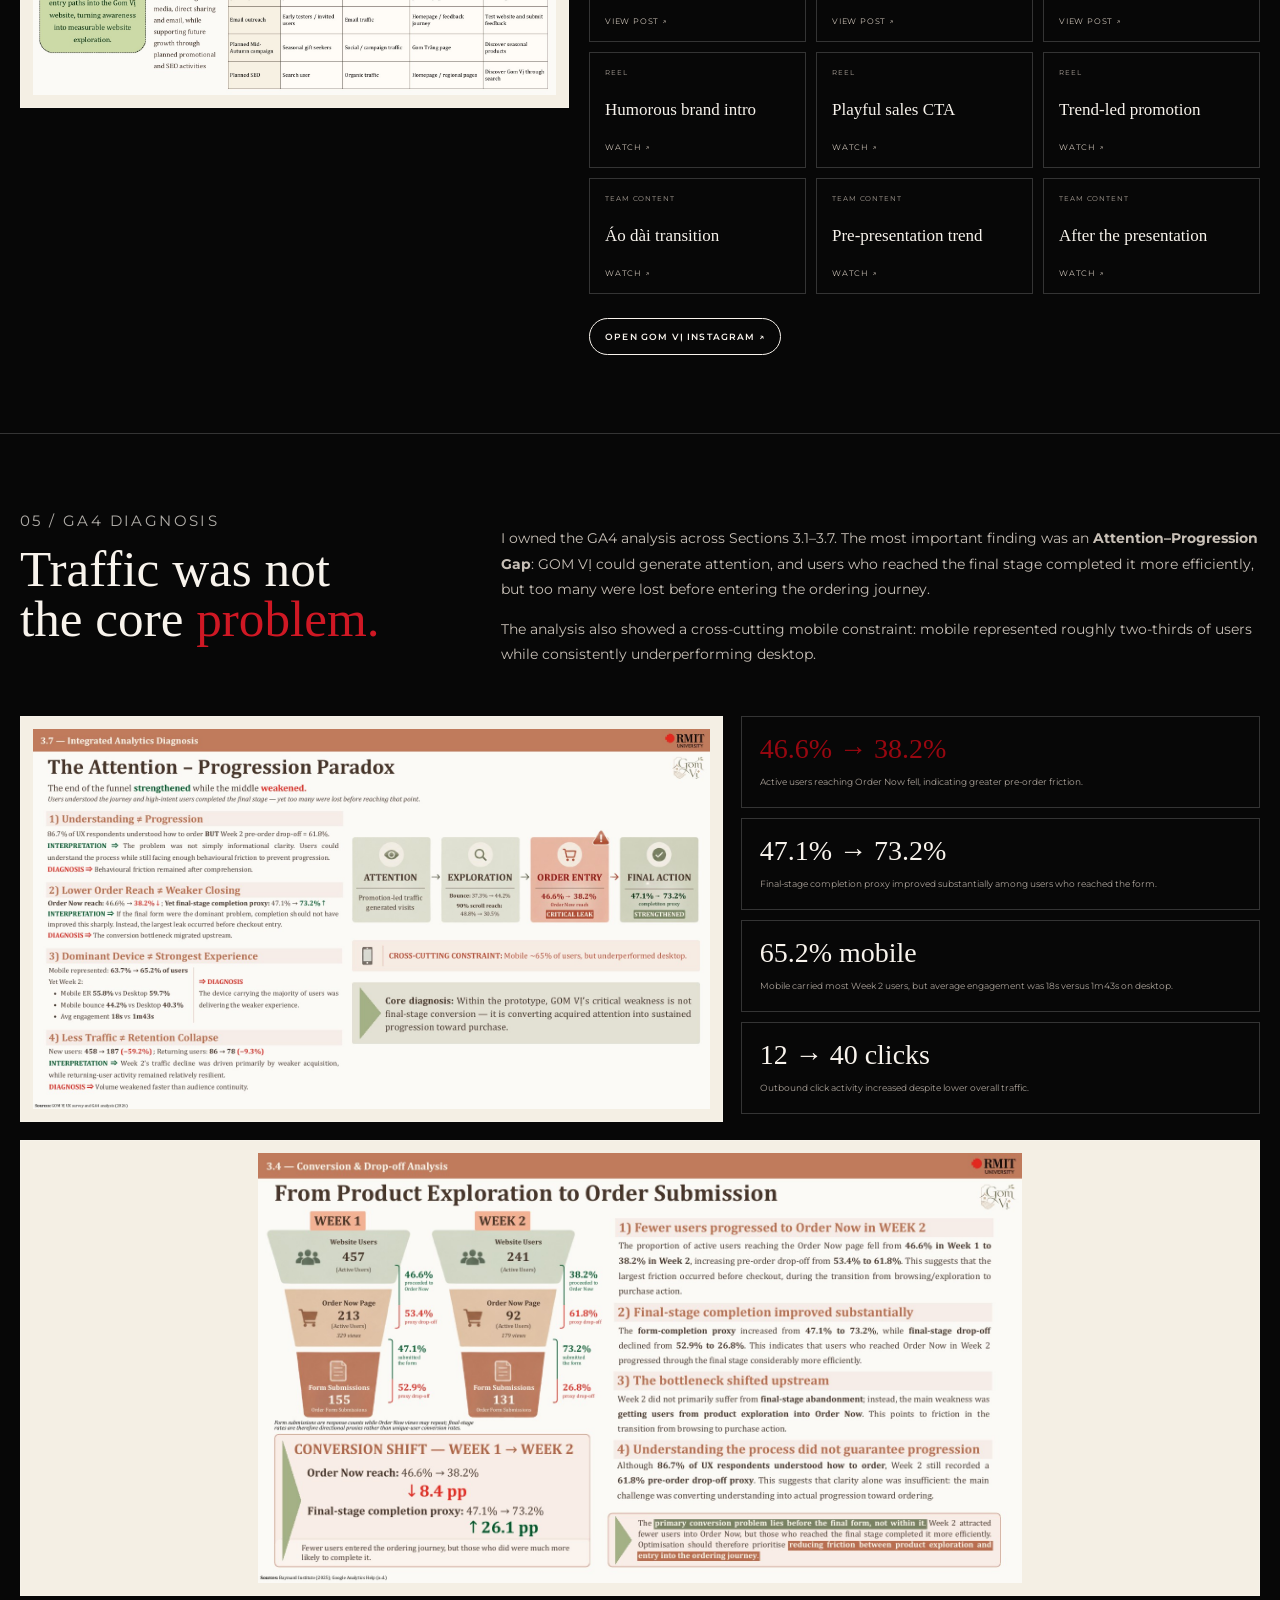
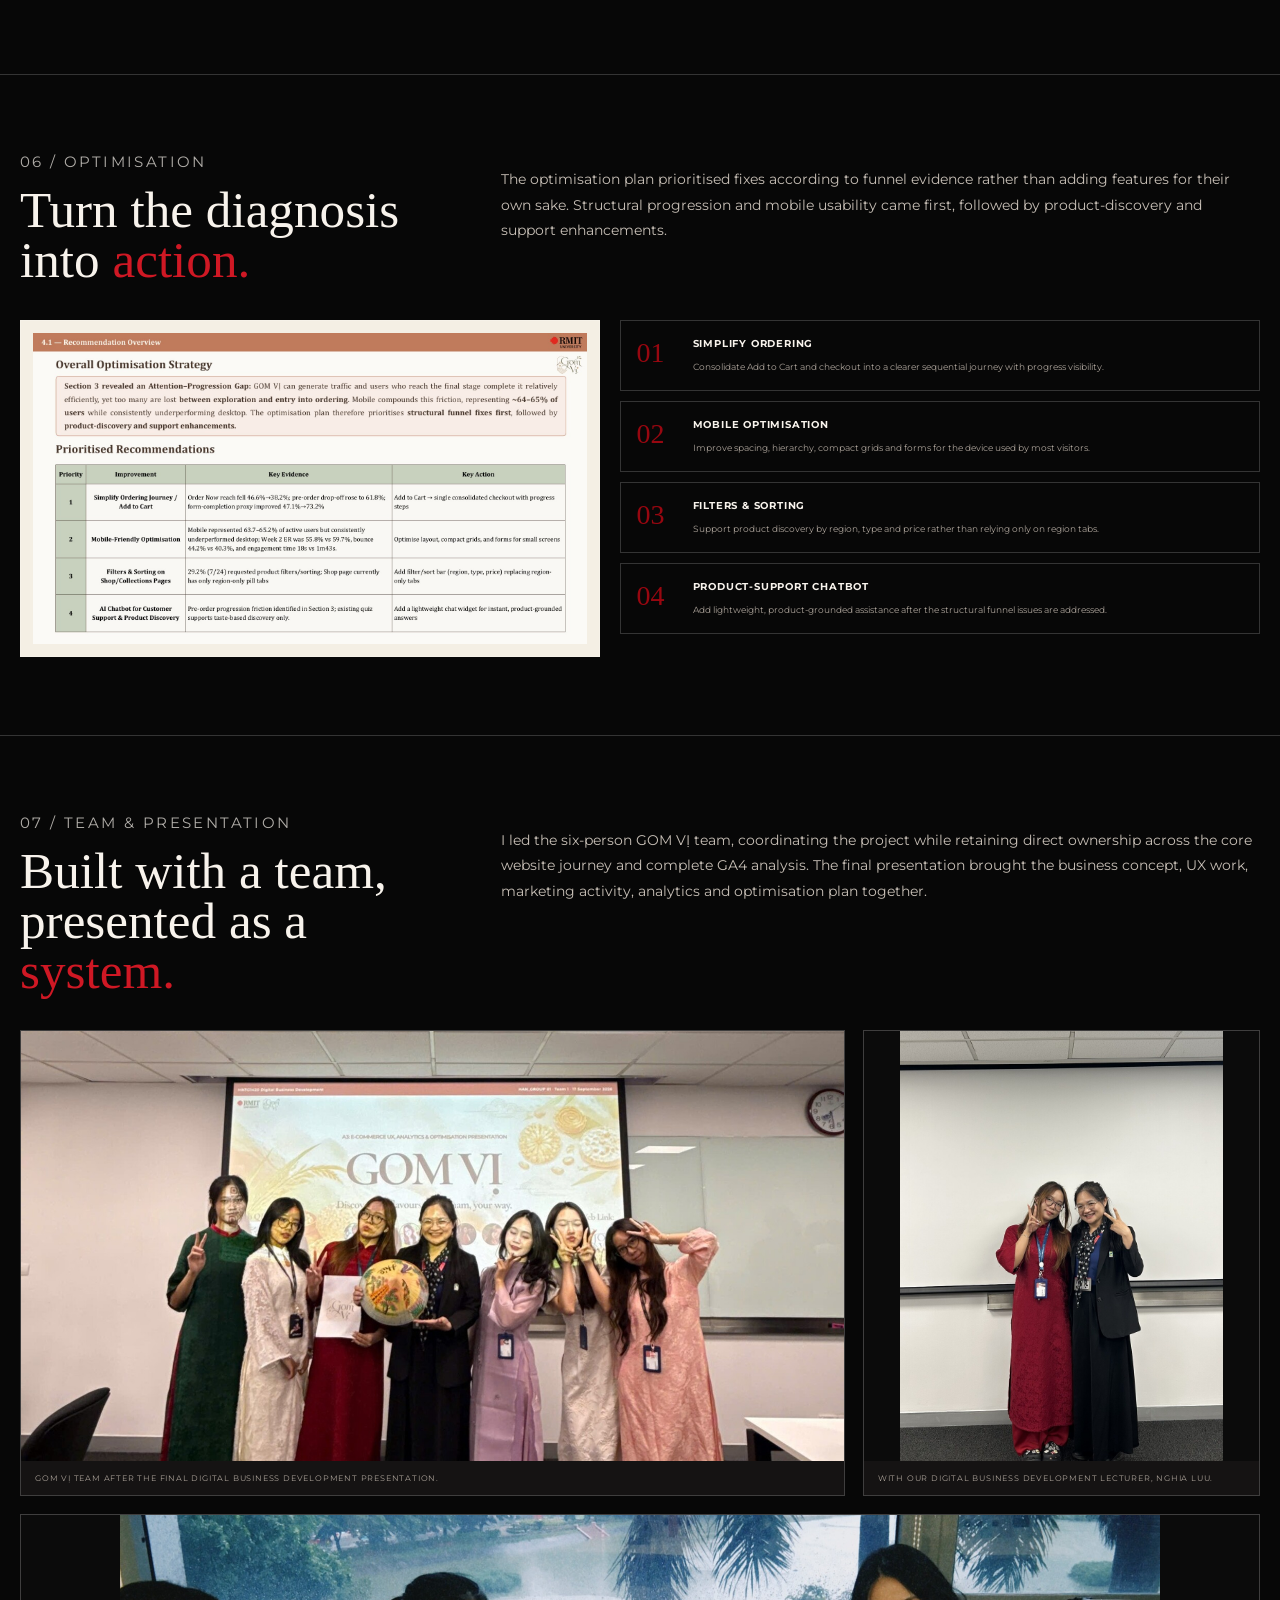
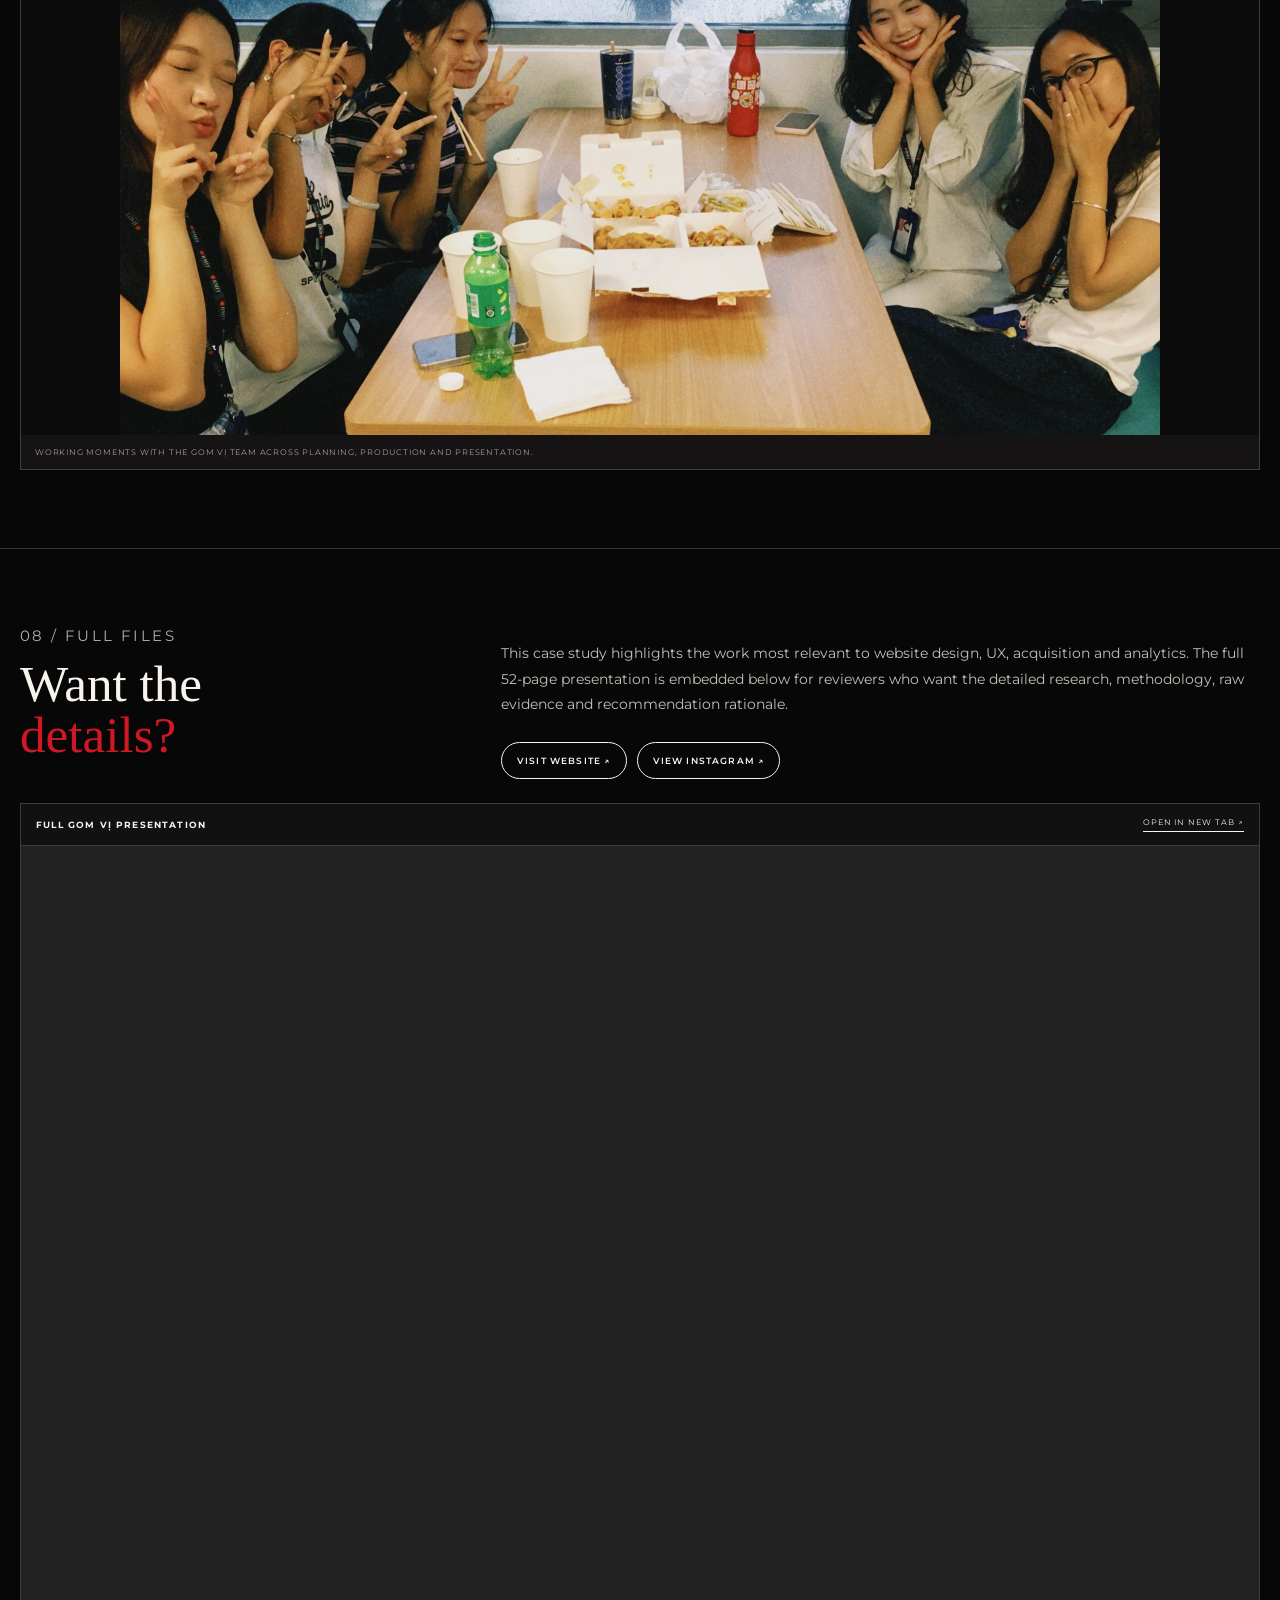
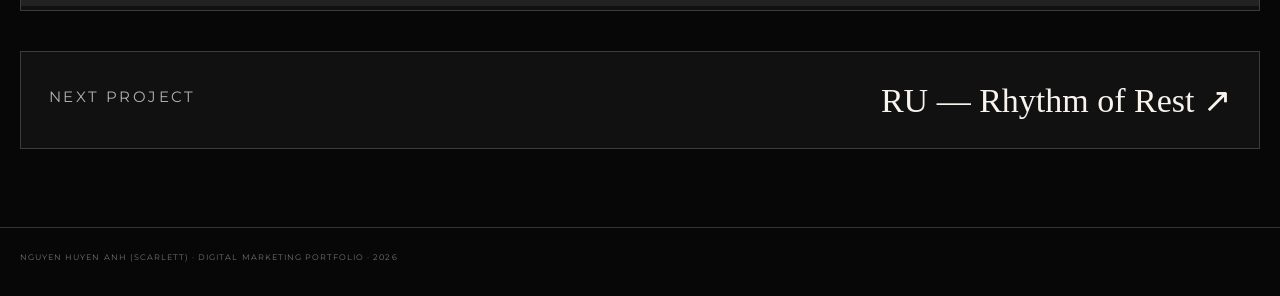
==== commit d6cf6a03: "gom vi" ====
--- a/projects/gom-vi.html
+++ b/projects/gom-vi.html
@@ -11,6 +11,9 @@
 .gom-hero-copy h1{margin:28px 0 18px;font:400 clamp(74px,9vw,132px)/.78 var(--display);letter-spacing:-.065em}
 .gom-hero-copy h1 em{display:block;color:var(--red);font-style:italic;font-size:.48em;letter-spacing:-.025em;margin-top:18px}
 .gom-hero-copy>p{max-width:690px;font-size:15px;line-height:1.76;color:#c7bfb6}
+
+.gom-hero-actions{display:flex;gap:12px;flex-wrap:wrap;margin:22px 0 4px}
+.gom-hero-actions .btn{min-width:190px;justify-content:center;text-align:center}
 .gom-result-row{display:grid;grid-template-columns:repeat(3,1fr);gap:10px;margin-top:30px}
 .gom-result-row>div{border:1px solid var(--line);padding:16px;min-height:108px}
 .gom-result-row strong{display:block;font:400 27px/1 var(--display);margin-bottom:8px}.gom-result-row span{display:block;font-size:8px;line-height:1.5;text-transform:uppercase;letter-spacing:.1em;color:#aaa198}
@@ -18,30 +21,30 @@
 .gom-keyvisual img{width:100%;height:auto;display:block;object-fit:contain}.gom-keyvisual figcaption{color:#4e443b;padding:10px 4px 0;font-size:7px;text-transform:uppercase;letter-spacing:.14em}
 .gom-proof-strip{display:grid;grid-template-columns:repeat(3,1fr);gap:12px;margin-top:26px}.gom-proof-strip>div{border:1px solid var(--line);padding:18px}.gom-proof-strip strong{font:400 26px var(--display);display:block;margin-bottom:7px}.gom-proof-strip span{font-size:9px;line-height:1.55;color:#aaa198}
 .gom-role-grid{display:grid;grid-template-columns:repeat(2,minmax(0,1fr));gap:10px;margin-top:20px}.gom-role{border:1px solid var(--line);padding:16px}.gom-role strong{display:block;font-size:10px;text-transform:uppercase;letter-spacing:.1em;margin-bottom:7px}.gom-role span{font-size:10px;line-height:1.55;color:#aaa198}
-.gom-evidence-grid{display:grid;grid-template-columns:repeat(2,minmax(0,1fr));gap:18px;margin-top:34px}.gom-evidence{margin:0;border:1px solid var(--line);background:#151313;overflow:hidden}.gom-evidence-media{height:330px;padding:12px;background:#f4efe4;display:flex;align-items:center;justify-content:center;overflow:hidden}.gom-evidence-media img{width:100%;height:100%;object-fit:contain;display:block}.gom-evidence figcaption{padding:14px 15px 16px}.gom-evidence figcaption strong{display:block;font:400 20px/1 var(--display);margin-bottom:5px}.gom-evidence figcaption span{font-size:9px;line-height:1.55;color:#aaa198}
+.gom-website-showcase{margin:34px 0 18px;border:1px solid var(--line);background:#151313;overflow:hidden}.gom-website-showcase-media{height:560px;padding:14px;background:#f4efe4;display:flex;align-items:center;justify-content:center}.gom-website-showcase-media img{width:100%;height:100%;object-fit:contain;display:block}.gom-website-showcase figcaption{padding:16px 18px 18px;display:flex;justify-content:space-between;align-items:end;gap:18px}.gom-website-showcase figcaption strong{display:block;font:400 24px/1 var(--display);margin-bottom:6px}.gom-website-showcase figcaption span{font-size:9px;line-height:1.55;color:#aaa198;max-width:720px}.gom-evidence-grid{display:grid;grid-template-columns:repeat(2,minmax(0,1fr));gap:18px;margin-top:18px}.gom-evidence{margin:0;border:1px solid var(--line);background:#151313;overflow:hidden}.gom-evidence-media{height:300px;padding:12px;background:#f4efe4;display:flex;align-items:center;justify-content:center;overflow:hidden}.gom-evidence-media img{width:100%;height:100%;object-fit:contain;display:block}.gom-evidence figcaption{padding:14px 15px 16px}.gom-evidence figcaption strong{display:block;font:400 20px/1 var(--display);margin-bottom:5px}.gom-evidence figcaption span{font-size:9px;line-height:1.55;color:#aaa198}
 .gom-ab{display:grid;grid-template-columns:repeat(3,1fr);gap:10px;margin-top:18px}.gom-ab>div{border:1px solid var(--line);padding:16px}.gom-ab strong{font:400 25px var(--display);display:block;margin-bottom:5px}.gom-ab span{font-size:8px;text-transform:uppercase;letter-spacing:.09em;color:#aaa198;line-height:1.5}
 .gom-marketing-wrap{display:grid;grid-template-columns:.9fr 1.1fr;gap:20px;margin-top:34px;align-items:start}.gom-marketing-visual{margin:0;border:1px solid var(--line);background:#f4efe4;padding:12px}.gom-marketing-visual img{width:100%;height:auto;display:block}.gom-seo-card{border:1px solid var(--line);padding:22px;margin-bottom:18px}.gom-seo-card strong{font:400 30px/1 var(--display);display:block;margin-bottom:8px}.gom-seo-card p{margin:0;font-size:11px;line-height:1.65;color:#aaa198}
 .gom-social-grid{display:grid;grid-template-columns:repeat(3,minmax(0,1fr));gap:10px}.gom-social-card{border:1px solid var(--line);padding:15px;min-height:116px;display:flex;flex-direction:column;justify-content:space-between;transition:.2s}.gom-social-card:hover{border-color:#c4262e;transform:translateY(-2px)}.gom-social-card small{font-size:7px;text-transform:uppercase;letter-spacing:.13em;color:#aaa198}.gom-social-card strong{font:400 17px/1.05 var(--display);margin:10px 0}.gom-social-card span{font-size:8px;text-transform:uppercase;letter-spacing:.1em;color:#c9bfb4}
 .gom-analytics-grid{display:grid;grid-template-columns:1.15fr .85fr;gap:18px;margin-top:34px;align-items:start}.gom-analysis-main{margin:0;border:1px solid var(--line);background:#f4efe4;padding:12px}.gom-analysis-main img{width:100%;height:auto;display:block}.gom-metric-stack{display:grid;gap:10px}.gom-metric{border:1px solid var(--line);padding:18px}.gom-metric strong{display:block;font:400 28px/1 var(--display);margin-bottom:7px}.gom-metric span{font-size:9px;line-height:1.5;color:#aaa198}.gom-metric.red strong{color:var(--red)}
 .gom-conversion-card{margin:18px 0 0;border:1px solid var(--line);background:#f4efe4;padding:12px}.gom-conversion-card img{width:100%;height:auto;max-height:430px;object-fit:contain;display:block}
 .gom-reco-grid{display:grid;grid-template-columns:.95fr 1.05fr;gap:20px;margin-top:34px;align-items:start}.gom-reco-visual{margin:0;border:1px solid var(--line);background:#f4efe4;padding:12px}.gom-reco-visual img{width:100%;height:auto;display:block}.gom-reco-list{display:grid;gap:10px}.gom-reco{border:1px solid var(--line);padding:16px;display:grid;grid-template-columns:44px 1fr;gap:12px}.gom-reco b{font:400 28px var(--display);color:var(--red)}.gom-reco strong{display:block;font-size:10px;text-transform:uppercase;letter-spacing:.08em;margin-bottom:5px}.gom-reco span{font-size:9px;line-height:1.5;color:#aaa198}
-.gom-team-grid{display:grid;grid-template-columns:1.35fr .65fr;gap:18px;margin-top:34px}.gom-team-main,.gom-team-side,.gom-team-casual{margin:0;border:1px solid var(--line);background:#151313;overflow:hidden}.gom-team-main img{width:100%;height:430px;object-fit:cover;object-position:center 43%;display:block}.gom-team-side img{width:100%;height:430px;object-fit:contain;background:#0b0b0b;display:block}.gom-team-grid figcaption,.gom-team-casual figcaption{padding:12px 14px;font-size:8px;text-transform:uppercase;letter-spacing:.1em;color:#aaa198}.gom-team-casual{margin-top:18px}.gom-team-casual img{width:100%;height:260px;object-fit:cover;object-position:center 45%;display:block}
+.gom-team-grid{display:grid;grid-template-columns:1.35fr .65fr;gap:18px;margin-top:34px}.gom-team-main,.gom-team-side,.gom-team-casual{margin:0;border:1px solid var(--line);background:#151313;overflow:hidden}.gom-team-main img{width:100%;height:430px;object-fit:cover;object-position:center 43%;display:block}.gom-team-side img{width:100%;height:430px;object-fit:contain;background:#0b0b0b;display:block}.gom-team-grid figcaption,.gom-team-casual figcaption{padding:12px 14px;font-size:8px;text-transform:uppercase;letter-spacing:.1em;color:#aaa198}.gom-team-casual{margin-top:18px}.gom-team-casual img{width:100%;height:auto;max-height:520px;object-fit:contain;display:block;background:#0b0b0b}
 .gom-actions{display:flex;gap:10px;flex-wrap:wrap;margin-top:24px}
 body[data-theme='light'] .gom-hero-copy>p,body[data-theme='light'] .gom-role span,body[data-theme='light'] .gom-evidence figcaption span,body[data-theme='light'] .gom-seo-card p,body[data-theme='light'] .gom-metric span,body[data-theme='light'] .gom-reco span{color:#5f5751}
-body[data-theme='light'] .gom-evidence,body[data-theme='light'] .gom-team-main,body[data-theme='light'] .gom-team-side,body[data-theme='light'] .gom-team-casual{background:#f8f3ec}
-@media(max-width:1000px){.gom-hero-grid,.gom-marketing-wrap,.gom-analytics-grid,.gom-reco-grid,.gom-team-grid{grid-template-columns:1fr}.gom-keyvisual{max-width:680px;margin:auto}.gom-social-grid{grid-template-columns:repeat(2,1fr)}.gom-team-side img{height:auto;max-height:520px}.gom-team-main img{height:auto}.gom-evidence-media{height:300px}}
-@media(max-width:640px){.gom-result-row,.gom-proof-strip,.gom-ab,.gom-role-grid,.gom-evidence-grid,.gom-social-grid{grid-template-columns:1fr}.gom-hero-copy h1{font-size:76px}.gom-evidence-media{height:auto}.gom-evidence-media img{height:auto}.gom-keyvisual{box-shadow:10px 10px 0 rgba(122,55,27,.72)}.gom-team-casual img{height:auto}}
+body[data-theme='light'] .gom-evidence,body[data-theme='light'] .gom-website-showcase,body[data-theme='light'] .gom-team-main,body[data-theme='light'] .gom-team-side,body[data-theme='light'] .gom-team-casual{background:#f8f3ec}
+@media(max-width:1000px){.gom-hero-grid,.gom-marketing-wrap,.gom-analytics-grid,.gom-reco-grid,.gom-team-grid{grid-template-columns:1fr}.gom-keyvisual{max-width:680px;margin:auto}.gom-social-grid{grid-template-columns:repeat(2,1fr)}.gom-team-side img{height:auto;max-height:520px}.gom-team-main img{height:auto}.gom-website-showcase-media{height:440px}.gom-evidence-media{height:280px}}
+@media(max-width:640px){.gom-result-row,.gom-proof-strip,.gom-ab,.gom-role-grid,.gom-evidence-grid,.gom-social-grid{grid-template-columns:1fr}.gom-hero-copy h1{font-size:76px}.gom-website-showcase-media,.gom-evidence-media{height:auto}.gom-website-showcase-media img,.gom-evidence-media img{height:auto}.gom-website-showcase figcaption{display:block}.gom-keyvisual{box-shadow:10px 10px 0 rgba(122,55,27,.72)}.gom-team-casual img{height:auto}}
 </style></head><body><div class="noise"></div><nav><div class="wrap nav">
 <a class="brand" href="../index.html#top">SCARLETT<b>°</b></a><div class="nav-right"><div class="links"><a href="../index.html#about">About</a><a href="../index.html#work">Work</a><a href="../index.html#experience">Experience</a><a href="../index.html#recognition">Recognition</a><a href="../index.html#contact">Contact</a></div><a class="nav-cv" href="#" onclick="alert('Add your final CV to documents/scarlett-cv.pdf');return false;">CV ↓</a><button class="theme-toggle" id="themeToggle" aria-label="Switch colour theme"><span class="moon">☾</span><span class="sun">☀</span></button></div></div></nav>
 <main>
-<section class="gom-hero"><div class="wrap"><a class="back" href="../index.html#work">← Back to selected work</a><div class="gom-hero-grid reveal"><div class="gom-hero-copy"><div class="eyebrow">Digital Business Development · RMIT University Vietnam · Sep 2026</div><h1>GOM VỊ<em>Design → Measure → Optimise.</em></h1><p>An e-commerce prototype for discovering Vietnamese regional snacks, developed through website design, UX iteration, acquisition planning and GA4 analysis.</p><div class="detail-meta"><span class="tag">Website Design</span><span class="tag">UX/UI</span><span class="tag">GA4</span><span class="tag">SEO & Acquisition</span><span class="tag">E-commerce</span></div><div class="gom-result-row"><div><strong>17 pages</strong><span>Google Sites prototype</span></div><div><strong>643</strong><span>Active users recorded in GA4</span></div><div><strong>40</strong><span>Participants across V1/V2 A/B testing</span></div></div></div><figure class="gom-keyvisual"><img src="../assets/projects/gom/key-visual.jpg" alt="GOM VỊ e-commerce UX, analytics and optimisation presentation"><figcaption>GOM VỊ — E-commerce UX, Analytics & Optimisation</figcaption></figure></div></div></section>
+<section class="gom-hero"><div class="wrap"><a class="back" href="../index.html#work">← Back to selected work</a><div class="gom-hero-grid reveal"><div class="gom-hero-copy"><div class="eyebrow">Digital Business Development · RMIT University Vietnam · Sep 2026</div><h1>GOM VỊ<em>Design → Measure → Optimise.</em></h1><p>An e-commerce prototype for discovering Vietnamese regional snacks, developed through website design, UX iteration, acquisition planning and GA4 analysis.</p><div class="detail-meta"><span class="tag">Team Leader</span><span class="tag">Website Design</span><span class="tag">UX/UI</span><span class="tag">GA4</span><span class="tag">SEO & Acquisition</span><span class="tag">E-commerce</span></div><div class="gom-hero-actions"><a class="btn" href="https://sites.google.com/view/gom-vi/home" target="_blank" rel="noreferrer">View live website ↗</a><a class="btn" href="../documents/gom-vi.pdf" target="_blank" rel="noreferrer">View full presentation ↗</a></div><div class="gom-result-row"><div><strong>17 pages</strong><span>Google Sites prototype</span></div><div><strong>643</strong><span>Active users recorded in GA4</span></div><div><strong>40</strong><span>Participants across V1/V2 A/B testing</span></div></div></div><figure class="gom-keyvisual"><img src="../assets/projects/gom/key-visual.jpg" alt="GOM VỊ e-commerce UX, analytics and optimisation presentation"><figcaption>GOM VỊ — E-commerce UX, Analytics & Optimisation</figcaption></figure></div></div></section>
 <div class="case-nav"><div class="wrap"><a href="#business">Business</a><a href="#role">My role</a><a href="#website">Website</a><a href="#marketing">Marketing</a><a href="#analytics">GA4</a><a href="#optimisation">Optimisation</a><a href="#team">Team</a><a href="#files">Files</a></div></div>
 
 <section class="detail-section" id="business"><div class="wrap"><div class="detail-columns reveal"><div><div class="eyebrow">01 / Digital Business</div><h2>Regional flavours,<br><span class="red">one journey.</span></h2></div><div><p>GOM VỊ is an e-commerce concept that brings traditional Vietnamese snacks from different regions into one modern discovery experience. The digital offer combines individual regional treats, curated gift collections and <strong>Gom Theo Ý</strong>, a build-your-own box journey.</p><p>The website was designed around discovery rather than a generic catalogue: users can explore by region, understand product origins and stories, choose ready-made collections or personalise their own box.</p><div class="gom-proof-strip"><div><strong>Regional</strong><span>Gom Bắc · Gom Trung · Gom Nam</span></div><div><strong>Curated</strong><span>Ready-made and seasonal gift collections</span></div><div><strong>Personalised</strong><span>Gom Theo Ý build-your-own box</span></div></div><div class="gom-actions"><a class="btn" href="https://sites.google.com/view/gom-vi/home" target="_blank" rel="noreferrer">Visit live website ↗</a></div></div></div></div></section>
 
-<section class="detail-section" id="role"><div class="wrap"><div class="detail-columns reveal"><div><div class="eyebrow">02 / My Role</div><h2>Design it.<br><span class="red">Then diagnose it.</span></h2></div><div><p>I led the design of GOM VỊ’s core shopping journey across the <strong>Homepage, Shop and Gom Theo Ý / Build Yours</strong> experiences in both V1 and V2. I also owned the project’s <strong>GA4 analysis across Sections 3.1–3.7</strong>, translating behaviour data into an integrated diagnosis of acquisition, engagement, drop-off, retention and device performance.</p><p>Alongside the formal allocation, I shaped much of the website’s visual direction and branding, supported the optimisation recommendations and managed order-form responses during testing.</p><div class="gom-role-grid"><div class="gom-role"><strong>Website</strong><span>Homepage · Shop · Gom Theo Ý · V1 + V2</span></div><div class="gom-role"><strong>Analytics</strong><span>GA4 implementation scope · acquisition · engagement · conversion · retention · device analysis</span></div><div class="gom-role"><strong>UX/UI</strong><span>Visual hierarchy · discovery pathways · CTA progression · shopping flow</span></div><div class="gom-role"><strong>Brand & operations</strong><span>Visual direction · content support · order-form response management</span></div></div></div></div></div></section>
+<section class="detail-section" id="role"><div class="wrap"><div class="detail-columns reveal"><div><div class="eyebrow">02 / My Role</div><h2>Lead it.<br><span class="red">Design and diagnose it.</span></h2></div><div><p>I served as the <strong>team leader</strong> for this six-person project. My core ownership covered the design of GOM VỊ’s shopping journey across the <strong>Homepage, Shop and Gom Theo Ý / Build Yours</strong> experiences in both V1 and V2, alongside the project’s <strong>GA4 analysis across Sections 3.1–3.7</strong>.</p><p>I also shaped much of the website’s visual direction and branding, coordinated work across the team, supported the optimisation recommendations and managed order-form responses during testing.</p><div class="gom-role-grid"><div class="gom-role"><strong>Team leadership</strong><span>Project coordination · direction-setting · final presentation alignment</span></div><div class="gom-role"><strong>Website</strong><span>Homepage · Shop · Gom Theo Ý · V1 + V2</span></div><div class="gom-role"><strong>Analytics</strong><span>GA4 implementation scope · acquisition · engagement · conversion · retention · device analysis</span></div><div class="gom-role"><strong>UX/UI & brand</strong><span>Visual hierarchy · discovery pathways · CTA progression · visual direction · order-form management</span></div></div></div></div></div></section>
 
-<section class="detail-section" id="website"><div class="wrap"><div class="detail-columns reveal"><div><div class="eyebrow">03 / Website Iteration</div><h2>From V1<br>to a clearer <span class="red">V2.</span></h2></div><div><p>V2 reorganised the website around clearer shopping intentions: discover the brand, browse individual treats, explore by region, shop curated collections, personalise a box or move towards ordering.</p><p>The redesign introduced stronger homepage orientation, clearer product entry points, more explicit CTAs, richer product details and social proof. Team A/B testing then compared the two versions.</p><div class="gom-ab"><div><strong>3.30 → 4.43</strong><span>Average homepage clarity</span></div><div><strong>40% → 85.7%</strong><span>Positive 4–5 homepage clarity ratings</span></div><div><strong>V1 → V2</strong><span>Evidence-led website iteration</span></div></div></div></div><div class="gom-evidence-grid reveal"><figure class="gom-evidence"><div class="gom-evidence-media"><img src="../assets/projects/gom/v1-v2.jpg" alt="GOM VỊ homepage V1 to V2 improvements"></div><figcaption><strong>Homepage orientation & discovery</strong><span>Clearer starting points, guided flavour discovery and stronger pathways into products and collections.</span></figcaption></figure><figure class="gom-evidence"><div class="gom-evidence-media"><img src="../assets/projects/gom/v1-v2-product.jpg" alt="GOM VỊ product presentation V1 to V2 improvements"></div><figcaption><strong>Product presentation & decision support</strong><span>More decision-critical information, clearer CTAs and improved conversion pathways.</span></figcaption></figure></div></div></section>
+<section class="detail-section" id="website"><div class="wrap"><div class="detail-columns reveal"><div><div class="eyebrow">03 / Website Iteration</div><h2>From V1<br>to a clearer <span class="red">V2.</span></h2></div><div><p>V2 reorganised the website around clearer shopping intentions: discover the brand, browse individual treats, explore by region, shop curated collections, personalise a box or move towards ordering.</p><p>The redesign introduced stronger homepage orientation, clearer product entry points, more explicit CTAs, richer product details and social proof. Team A/B testing then compared the two versions.</p><div class="gom-actions"><a class="btn" href="https://sites.google.com/view/gom-vi/home" target="_blank" rel="noreferrer">Open live GOM VỊ website ↗</a></div><div class="gom-ab"><div><strong>3.30 → 4.43</strong><span>Average homepage clarity</span></div><div><strong>40% → 85.7%</strong><span>Positive 4–5 homepage clarity ratings</span></div><div><strong>V1 → V2</strong><span>Evidence-led website iteration</span></div></div></div></div><div class="gom-evidence-grid reveal"><figure class="gom-evidence"><div class="gom-evidence-media"><img src="../assets/projects/gom/v1-v2.jpg" alt="GOM VỊ homepage V1 to V2 improvements"></div><figcaption><strong>Homepage orientation & discovery</strong><span>Clearer starting points, guided flavour discovery and stronger pathways into products and collections.</span></figcaption></figure><figure class="gom-evidence"><div class="gom-evidence-media"><img src="../assets/projects/gom/v1-v2-product.jpg" alt="GOM VỊ product presentation V1 to V2 improvements"></div><figcaption><strong>Product presentation & decision support</strong><span>More decision-critical information, clearer CTAs and improved conversion pathways.</span></figcaption></figure></div></div></section>
 
 <section class="detail-section" id="marketing"><div class="wrap"><div class="detail-columns reveal"><div><div class="eyebrow">04 / Marketing & Discovery</div><h2>Build attention,<br>then make it <span class="red">measurable.</span></h2></div><div><p>The initial marketing plan combined Instagram content, eWOM/direct sharing, email outreach and planned SEO to create multiple entry paths into the website rather than relying on a single channel.</p><p>Instagram acted as the main brand-awareness and product-discovery channel, while GA4 later showed Organic Search emerging as a small but higher-intent source.</p></div></div><div class="gom-marketing-wrap reveal"><figure class="gom-marketing-visual"><img src="../assets/projects/gom/marketing-strategy.jpg" alt="GOM VỊ initial marketing strategy"></figure><div><div class="gom-seo-card"><strong>SEO & organic discovery</strong><p>Organic Search appeared in Week 2 with 19 sessions (4.92%) and the longest average engagement time at 1m 12s. The volume was still small, but the pattern supported continued SEO and discovery-led landing-page development.</p></div><div class="gom-social-grid">
 <a class="gom-social-card" href="https://www.instagram.com/p/DcyherHE2Qc/" target="_blank" rel="noreferrer"><small>Launch</small><strong>Grand opening</strong><span>View post ↗</span></a>
@@ -59,7 +62,7 @@
 
 <section class="detail-section" id="optimisation"><div class="wrap"><div class="detail-columns reveal"><div><div class="eyebrow">06 / Optimisation</div><h2>Turn the diagnosis<br>into <span class="red">action.</span></h2></div><div><p>The optimisation plan prioritised fixes according to funnel evidence rather than adding features for their own sake. Structural progression and mobile usability came first, followed by product-discovery and support enhancements.</p></div></div><div class="gom-reco-grid reveal"><figure class="gom-reco-visual"><img src="../assets/projects/gom/recommendations.jpg" alt="GOM VỊ prioritised optimisation recommendations"></figure><div class="gom-reco-list"><div class="gom-reco"><b>01</b><div><strong>Simplify ordering</strong><span>Consolidate Add to Cart and checkout into a clearer sequential journey with progress visibility.</span></div></div><div class="gom-reco"><b>02</b><div><strong>Mobile optimisation</strong><span>Improve spacing, hierarchy, compact grids and forms for the device used by most visitors.</span></div></div><div class="gom-reco"><b>03</b><div><strong>Filters & sorting</strong><span>Support product discovery by region, type and price rather than relying only on region tabs.</span></div></div><div class="gom-reco"><b>04</b><div><strong>Product-support chatbot</strong><span>Add lightweight, product-grounded assistance after the structural funnel issues are addressed.</span></div></div></div></div></div></section>
 
-<section class="detail-section" id="team"><div class="wrap"><div class="detail-columns reveal"><div><div class="eyebrow">07 / Team & Presentation</div><h2>Built with a team,<br>presented as a <span class="red">system.</span></h2></div><div><p>GOM VỊ was developed by a six-person team. My individual ownership sat across the core website journey and the complete GA4 analysis, while the final presentation brought the business concept, UX work, analytics and optimisation plan together.</p></div></div><div class="gom-team-grid reveal"><figure class="gom-team-main"><img src="../assets/projects/gom-cover.jpg" alt="GOM VỊ team after the final presentation"><figcaption>GOM VỊ team after the final Digital Business Development presentation.</figcaption></figure><figure class="gom-team-side"><img src="../assets/projects/gom/lecturer.jpg" alt="Scarlett Nguyen with Digital Business Development lecturer Nghia Luu"><figcaption>With our Digital Business Development lecturer, Nghia Luu.</figcaption></figure></div><figure class="gom-team-casual reveal"><img src="../assets/projects/gom/team-behind-scenes.jpg" alt="GOM VỊ team behind the scenes"><figcaption>Behind the scenes with the GOM VỊ team during the project period.</figcaption></figure></div></section>
+<section class="detail-section" id="team"><div class="wrap"><div class="detail-columns reveal"><div><div class="eyebrow">07 / Team & Presentation</div><h2>Built with a team,<br>presented as a <span class="red">system.</span></h2></div><div><p>I led the six-person GOM VỊ team, coordinating the project while retaining direct ownership across the core website journey and complete GA4 analysis. The final presentation brought the business concept, UX work, marketing activity, analytics and optimisation plan together.</p></div></div><div class="gom-team-grid reveal"><figure class="gom-team-main"><img src="../assets/projects/gom-cover.jpg" alt="GOM VỊ team after the final presentation"><figcaption>GOM VỊ team after the final Digital Business Development presentation.</figcaption></figure><figure class="gom-team-side"><img src="../assets/projects/gom/lecturer.jpg" alt="Scarlett Nguyen with Digital Business Development lecturer Nghia Luu"><figcaption>With our Digital Business Development lecturer, Nghia Luu.</figcaption></figure></div><figure class="gom-team-casual reveal"><img src="../assets/projects/gom/team-behind-scenes-wide.jpg" alt="GOM VỊ team behind the scenes during the project"><figcaption>Working moments with the GOM VỊ team across planning, production and presentation.</figcaption></figure></div></section>
 
 <section class="detail-section" id="files"><div class="wrap"><div class="detail-columns reveal"><div><div class="eyebrow">08 / Full Files</div><h2>Want the<br><span class="red">details?</span></h2></div><div><p>This case study highlights the work most relevant to website design, UX, acquisition and analytics. The full 52-page presentation is embedded below for reviewers who want the detailed research, methodology, raw evidence and recommendation rationale.</p><div class="gom-actions"><a class="btn" href="https://sites.google.com/view/gom-vi/home" target="_blank" rel="noreferrer">Visit website ↗</a><a class="btn" href="https://www.instagram.com/gomvi.official/" target="_blank" rel="noreferrer">View Instagram ↗</a></div></div></div><div class="pdf-shell reveal"><div class="pdf-head"><strong>Full GOM VỊ presentation</strong><a href="../documents/gom-vi.pdf" target="_blank">Open in new tab ↗</a></div><iframe class="pdf-viewer" loading="lazy" src="../documents/gom-vi.pdf#view=FitH"></iframe></div><a class="next-card reveal" href="ru.html"><span class="eyebrow">Next project</span><strong>RU — Rhythm of Rest ↗</strong></a></div></section>
 </main><footer><div class="wrap">Nguyen Huyen Anh (Scarlett) · Digital Marketing Portfolio · 2026</div></footer><script src="../script.js"></script></body></html>
--- a/styles.css
+++ b/styles.css
@@ -247,7 +247,7 @@
 .reveal.visible{opacity:1;transform:none}
 
 /* LIGHT MODE */
-body[data-theme='light']{background:#efe8df;color:#15110f}
+body[data-theme='light']{background:#efe8df;color:#15110f;--line:rgba(83,61,43,.28)}
 body[data-theme='light'] nav{background:rgba(239,232,223,.92);border-color:rgba(0,0,0,.16)}
 body[data-theme='light'] .theme-toggle{border-color:rgba(0,0,0,.28)}
 body[data-theme='light'] .theme-toggle .moon{opacity:0;transform:translateY(-10px)}
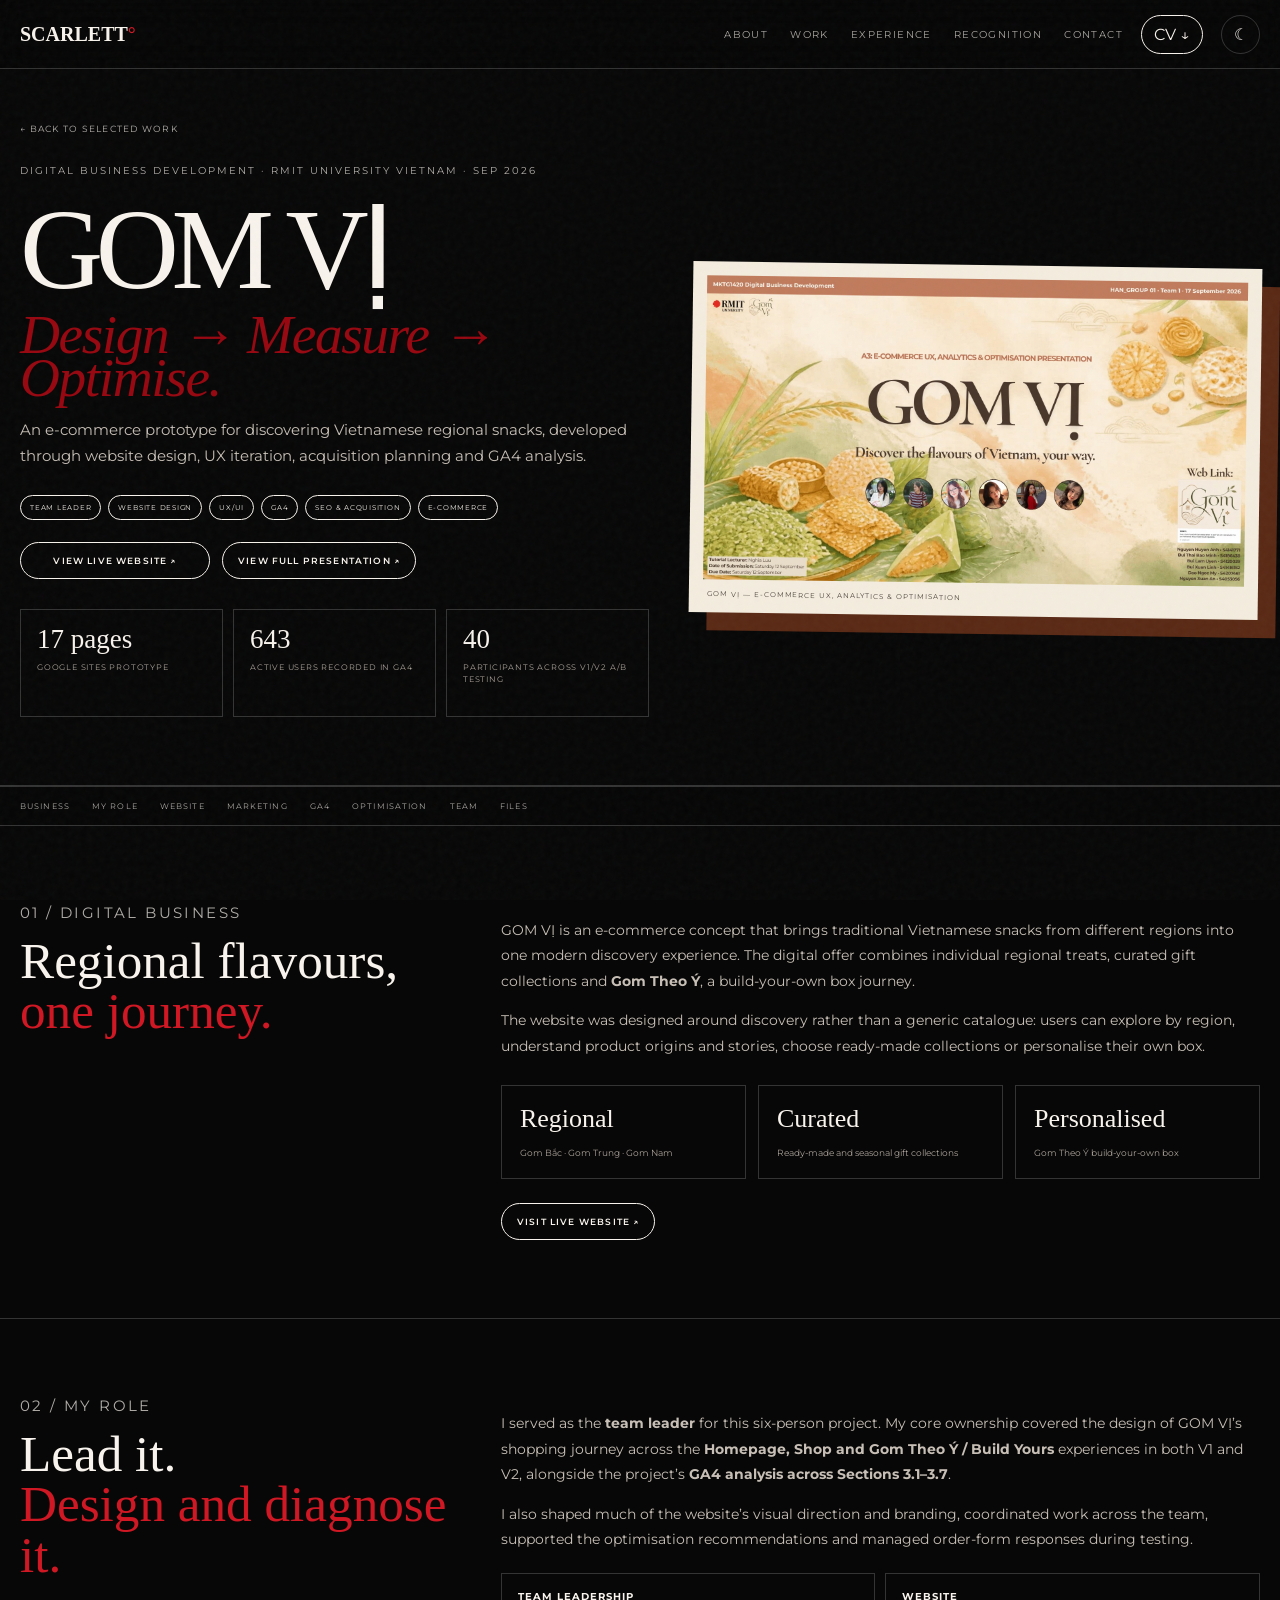
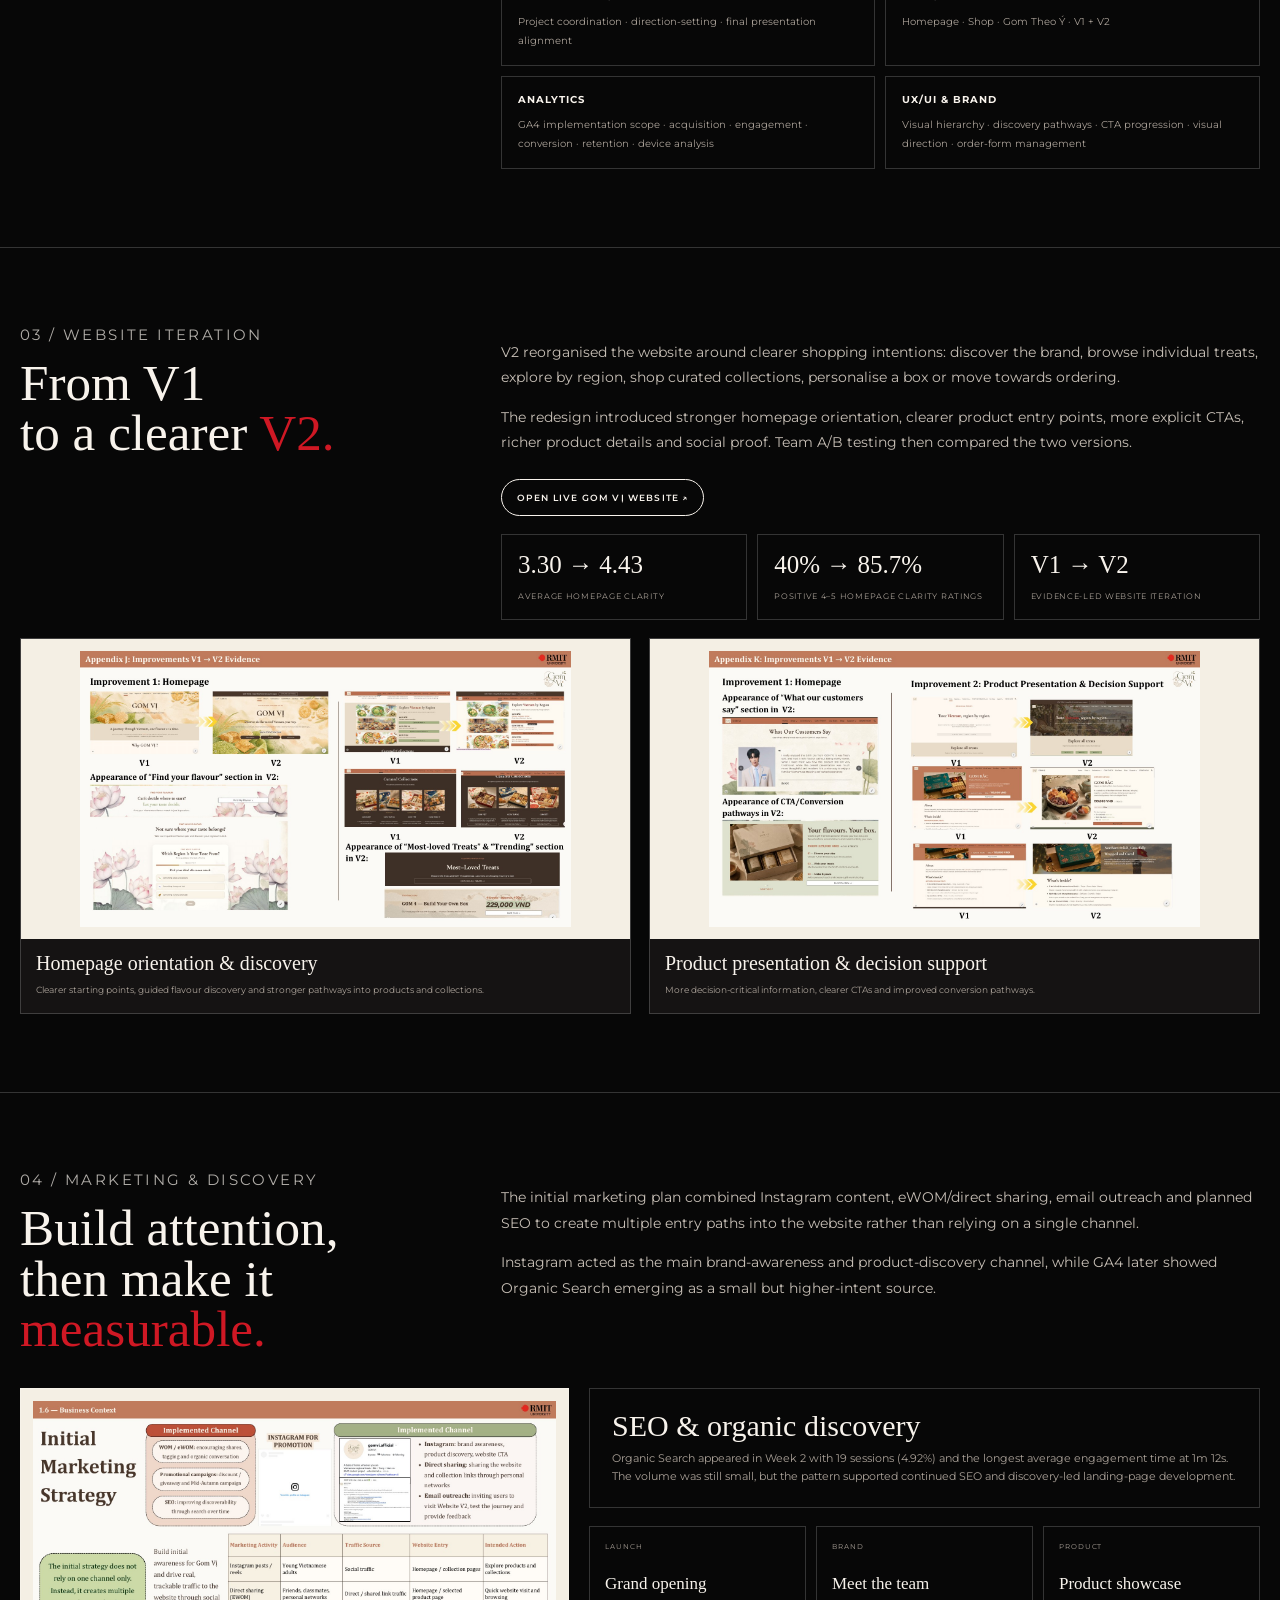
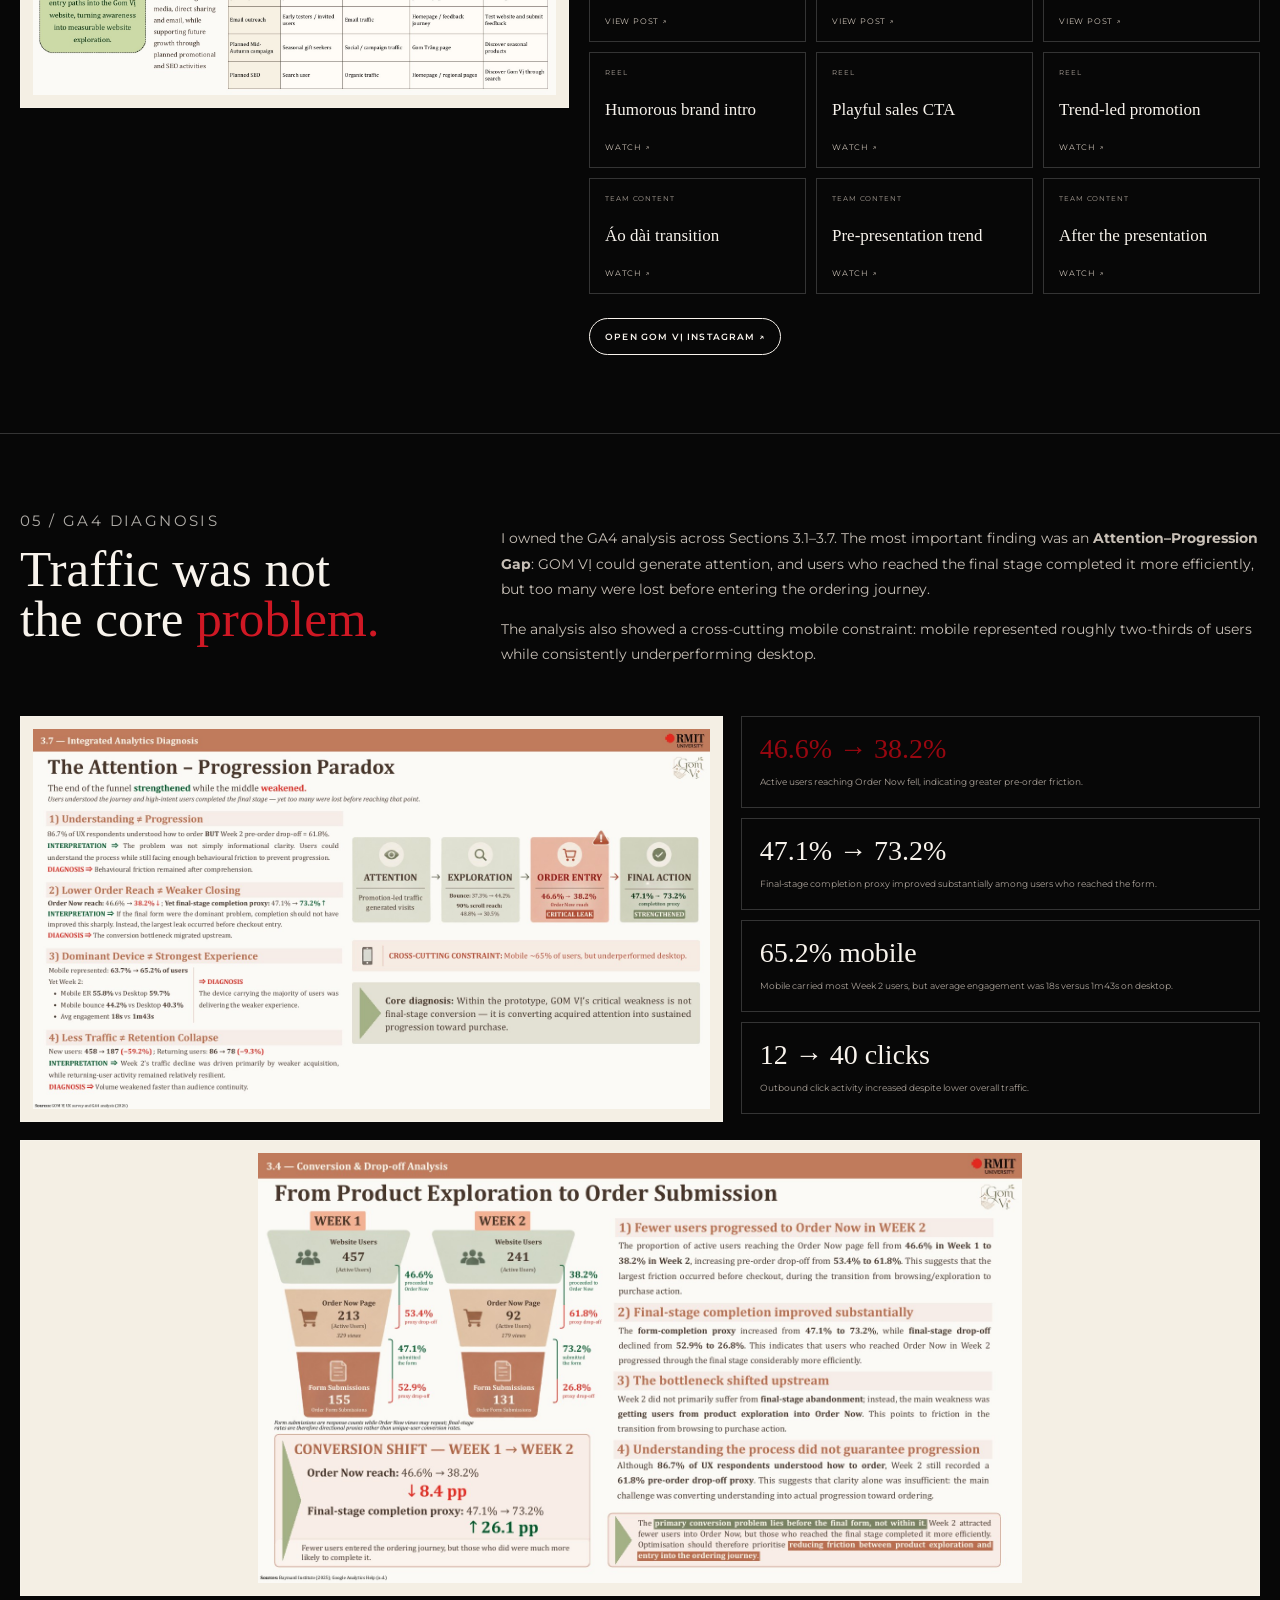
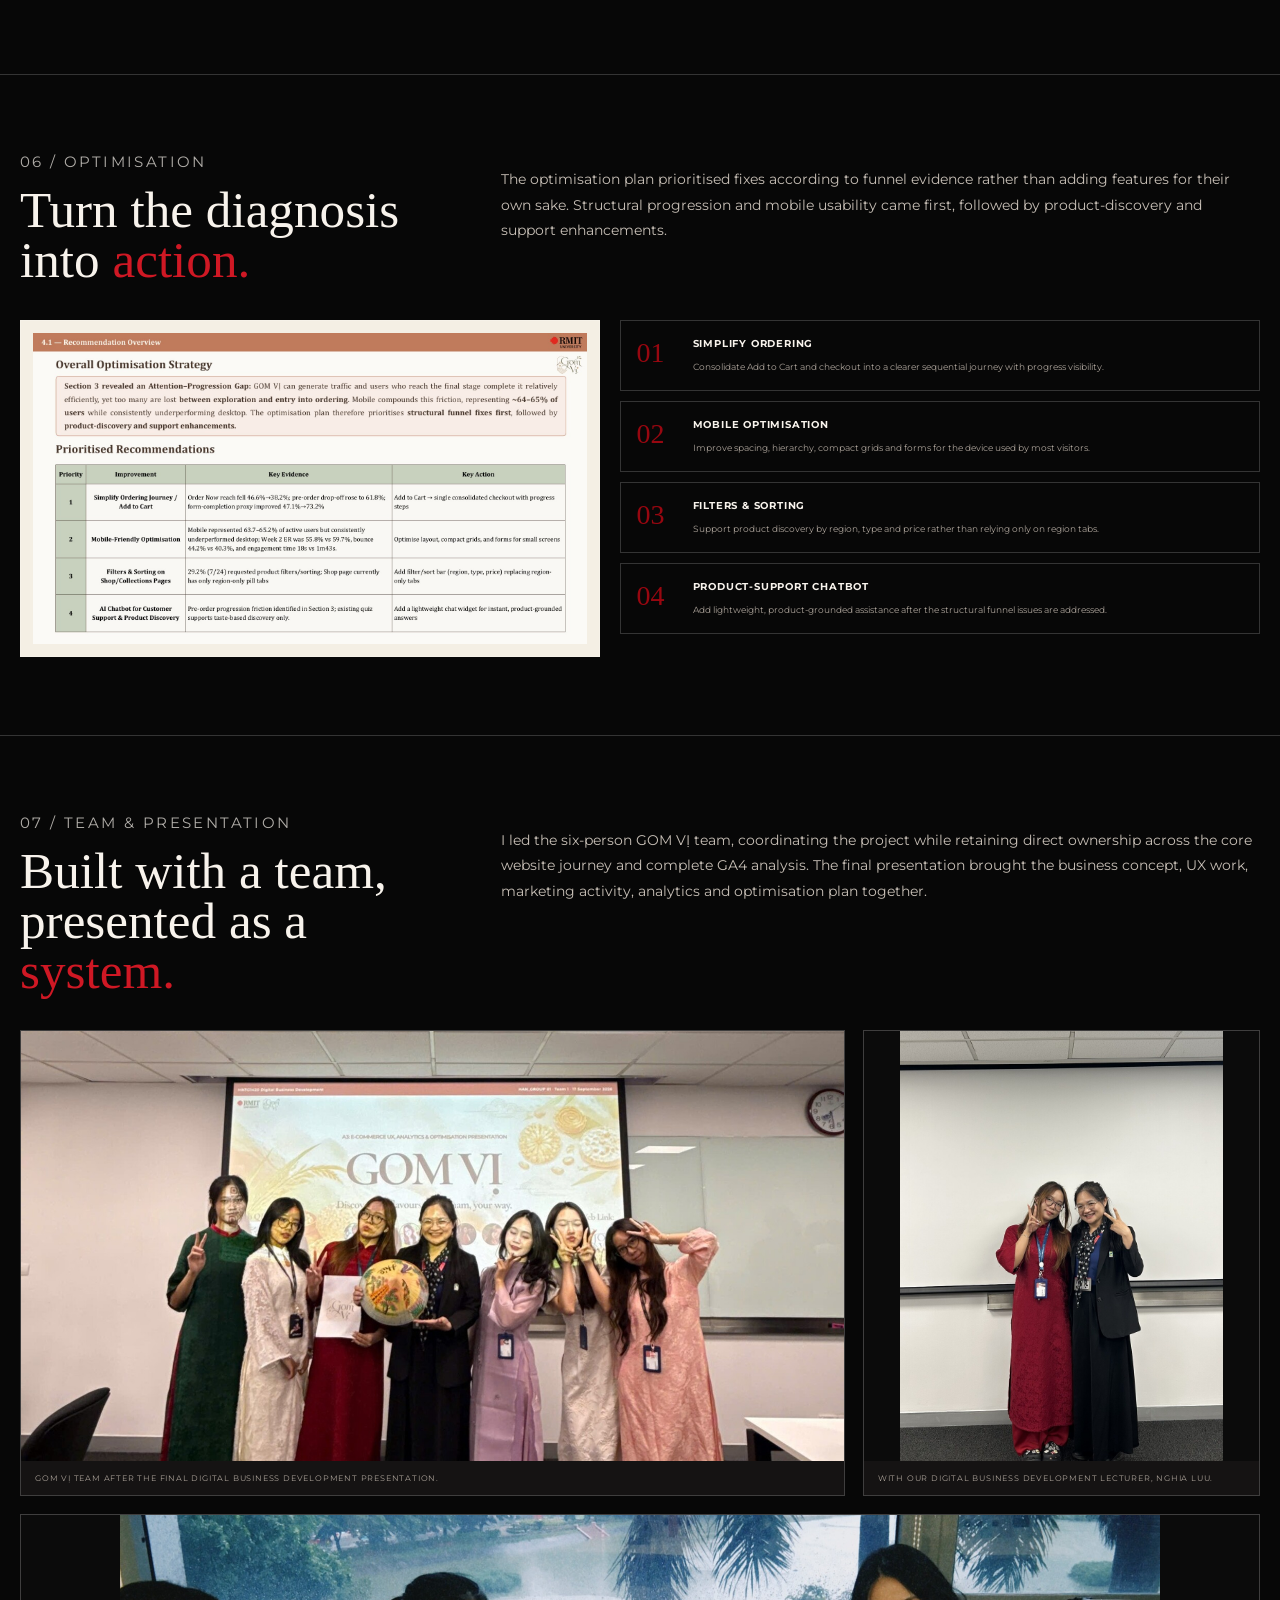
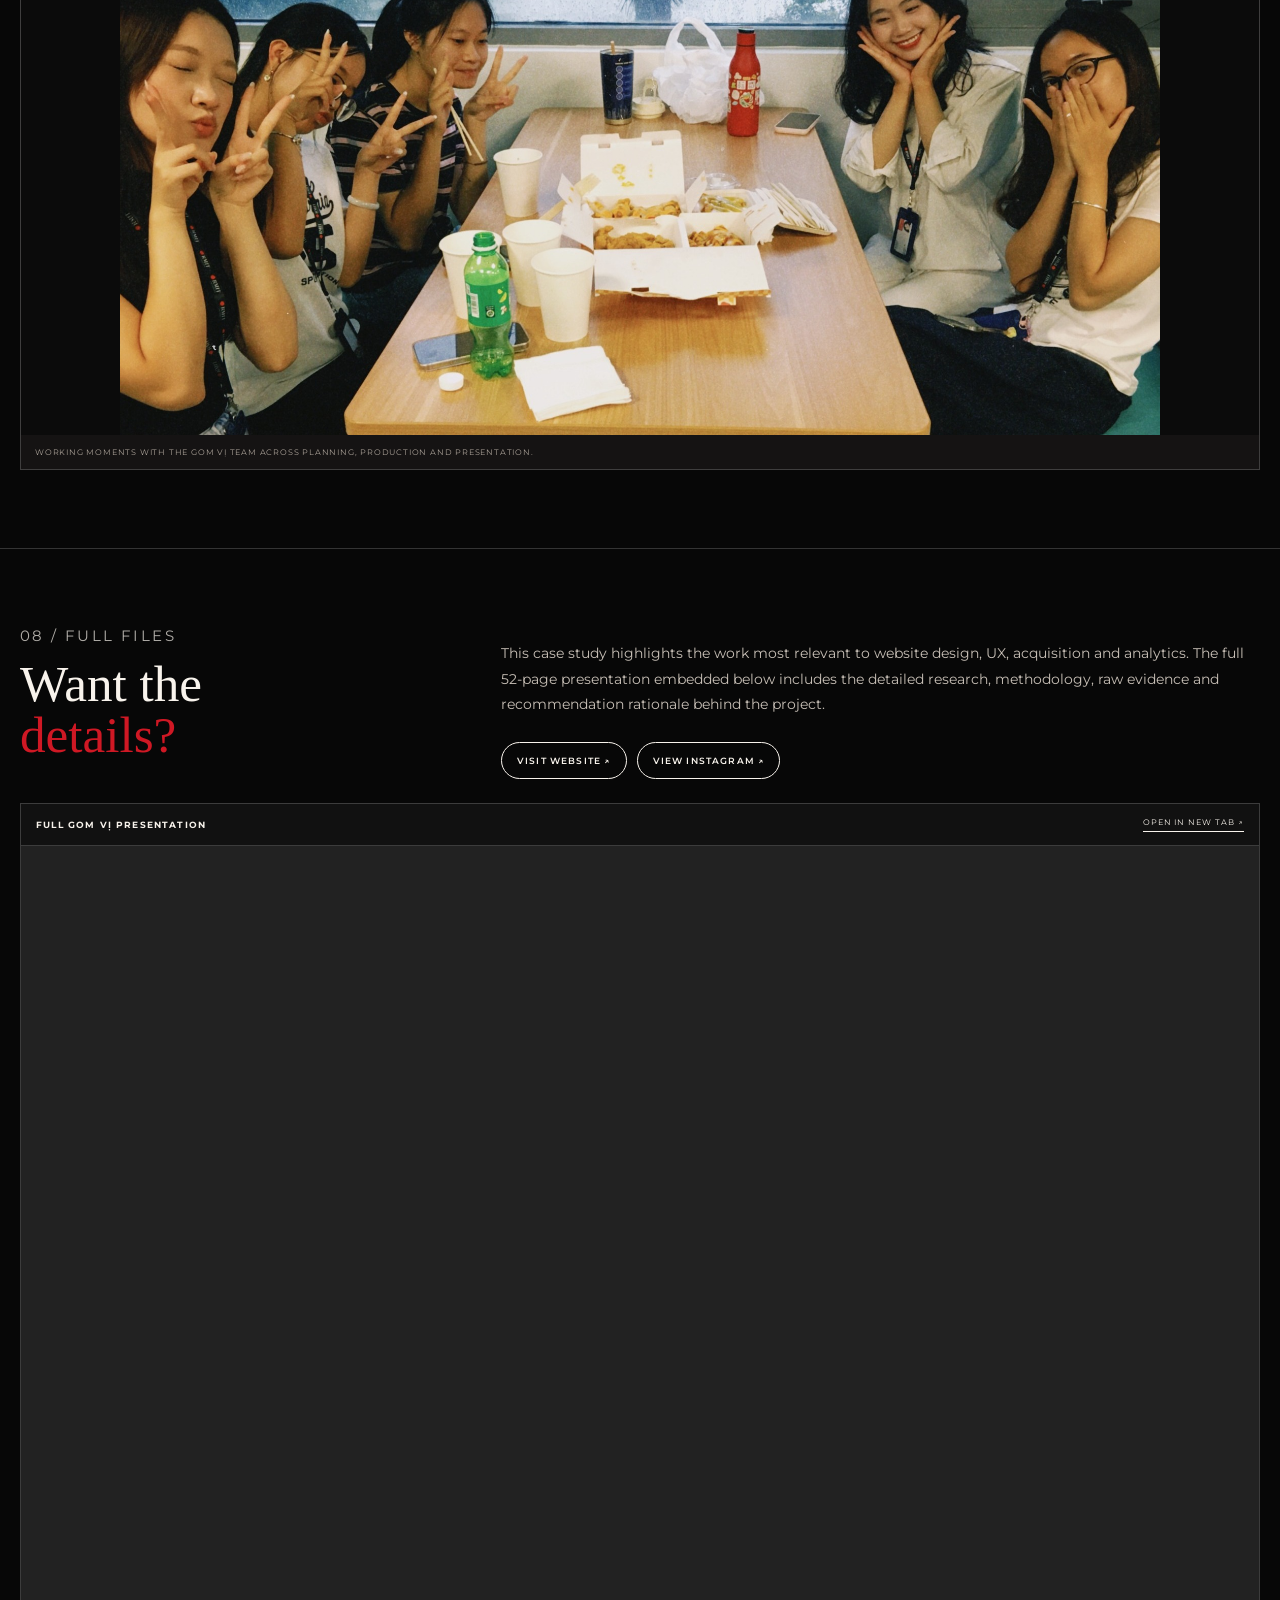
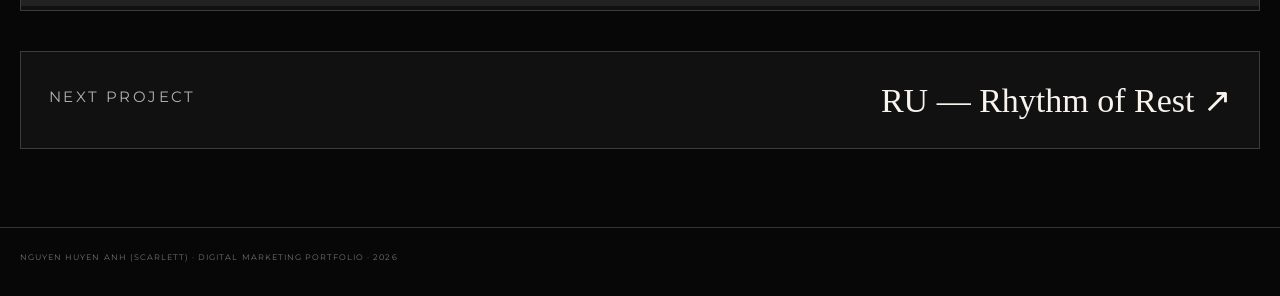
==== commit 9f4a6f69: "Update gom-vi.html" ====
--- a/projects/gom-vi.html
+++ b/projects/gom-vi.html
@@ -64,5 +64,5 @@
 
 <section class="detail-section" id="team"><div class="wrap"><div class="detail-columns reveal"><div><div class="eyebrow">07 / Team & Presentation</div><h2>Built with a team,<br>presented as a <span class="red">system.</span></h2></div><div><p>I led the six-person GOM VỊ team, coordinating the project while retaining direct ownership across the core website journey and complete GA4 analysis. The final presentation brought the business concept, UX work, marketing activity, analytics and optimisation plan together.</p></div></div><div class="gom-team-grid reveal"><figure class="gom-team-main"><img src="../assets/projects/gom-cover.jpg" alt="GOM VỊ team after the final presentation"><figcaption>GOM VỊ team after the final Digital Business Development presentation.</figcaption></figure><figure class="gom-team-side"><img src="../assets/projects/gom/lecturer.jpg" alt="Scarlett Nguyen with Digital Business Development lecturer Nghia Luu"><figcaption>With our Digital Business Development lecturer, Nghia Luu.</figcaption></figure></div><figure class="gom-team-casual reveal"><img src="../assets/projects/gom/team-behind-scenes-wide.jpg" alt="GOM VỊ team behind the scenes during the project"><figcaption>Working moments with the GOM VỊ team across planning, production and presentation.</figcaption></figure></div></section>
 
-<section class="detail-section" id="files"><div class="wrap"><div class="detail-columns reveal"><div><div class="eyebrow">08 / Full Files</div><h2>Want the<br><span class="red">details?</span></h2></div><div><p>This case study highlights the work most relevant to website design, UX, acquisition and analytics. The full 52-page presentation is embedded below for reviewers who want the detailed research, methodology, raw evidence and recommendation rationale.</p><div class="gom-actions"><a class="btn" href="https://sites.google.com/view/gom-vi/home" target="_blank" rel="noreferrer">Visit website ↗</a><a class="btn" href="https://www.instagram.com/gomvi.official/" target="_blank" rel="noreferrer">View Instagram ↗</a></div></div></div><div class="pdf-shell reveal"><div class="pdf-head"><strong>Full GOM VỊ presentation</strong><a href="../documents/gom-vi.pdf" target="_blank">Open in new tab ↗</a></div><iframe class="pdf-viewer" loading="lazy" src="../documents/gom-vi.pdf#view=FitH"></iframe></div><a class="next-card reveal" href="ru.html"><span class="eyebrow">Next project</span><strong>RU — Rhythm of Rest ↗</strong></a></div></section>
+<section class="detail-section" id="files"><div class="wrap"><div class="detail-columns reveal"><div><div class="eyebrow">08 / Full Files</div><h2>Want the<br><span class="red">details?</span></h2></div><div><p>This case study highlights the work most relevant to website design, UX, acquisition and analytics. The full 52-page presentation embedded below includes the detailed research, methodology, raw evidence and recommendation rationale behind the project.</p><div class="gom-actions"><a class="btn" href="https://sites.google.com/view/gom-vi/home" target="_blank" rel="noreferrer">Visit website ↗</a><a class="btn" href="https://www.instagram.com/gomvi.official/" target="_blank" rel="noreferrer">View Instagram ↗</a></div></div></div><div class="pdf-shell reveal"><div class="pdf-head"><strong>Full GOM VỊ presentation</strong><a href="../documents/gom-vi.pdf" target="_blank">Open in new tab ↗</a></div><iframe class="pdf-viewer" loading="lazy" src="../documents/gom-vi.pdf#view=FitH"></iframe></div><a class="next-card reveal" href="ru.html"><span class="eyebrow">Next project</span><strong>RU — Rhythm of Rest ↗</strong></a></div></section>
 </main><footer><div class="wrap">Nguyen Huyen Anh (Scarlett) · Digital Marketing Portfolio · 2026</div></footer><script src="../script.js"></script></body></html>
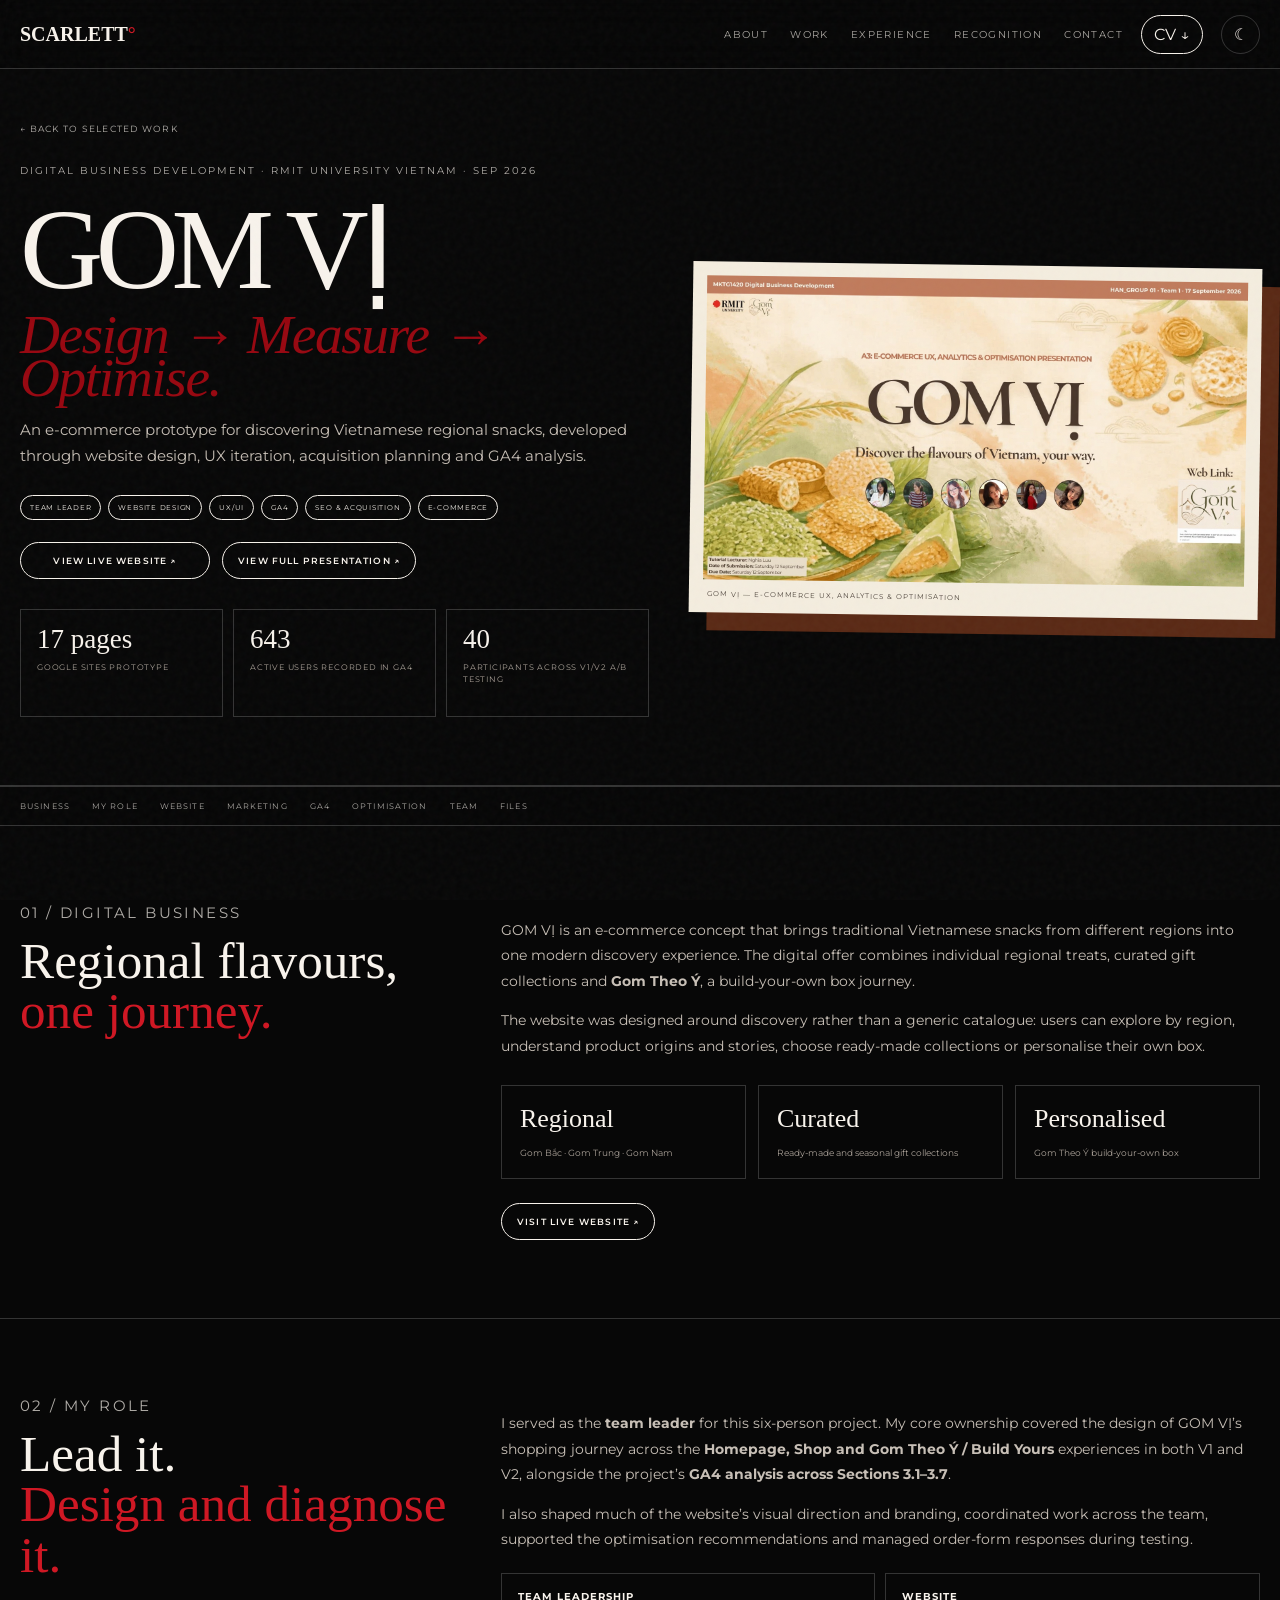
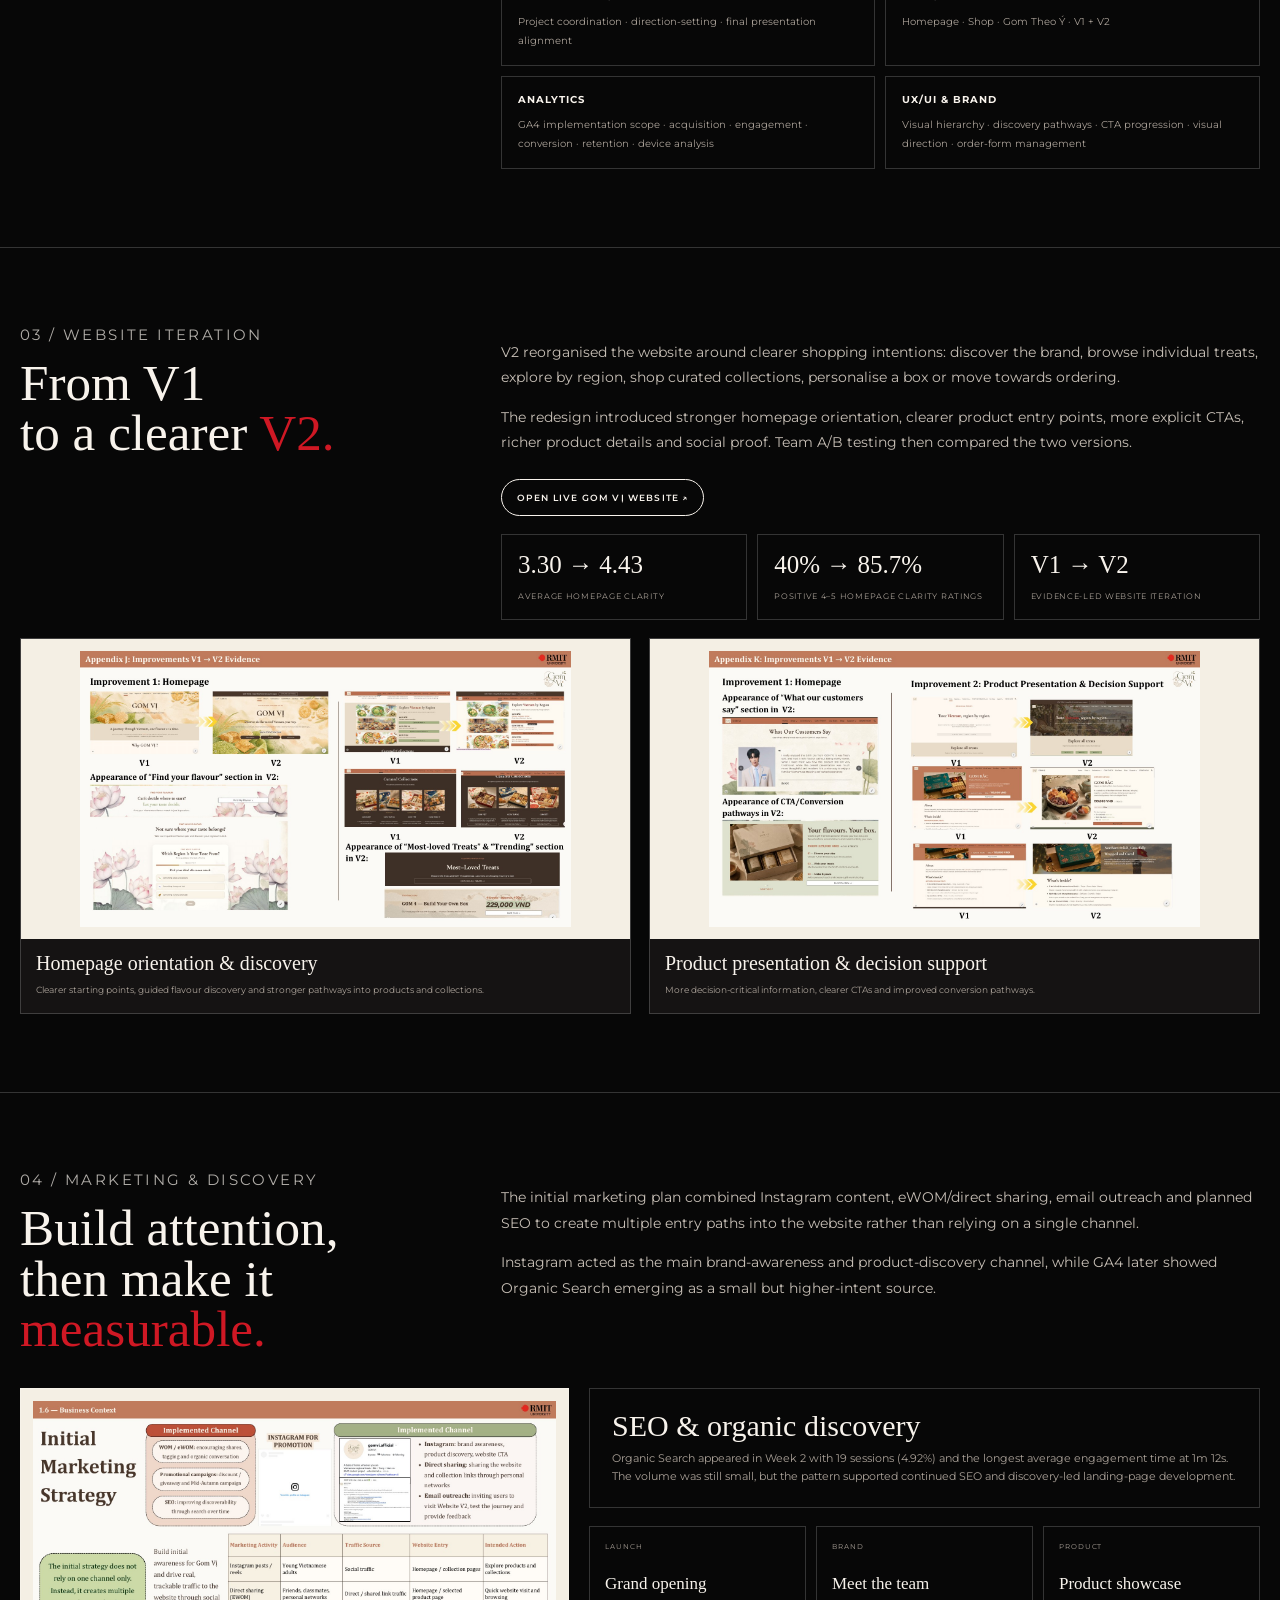
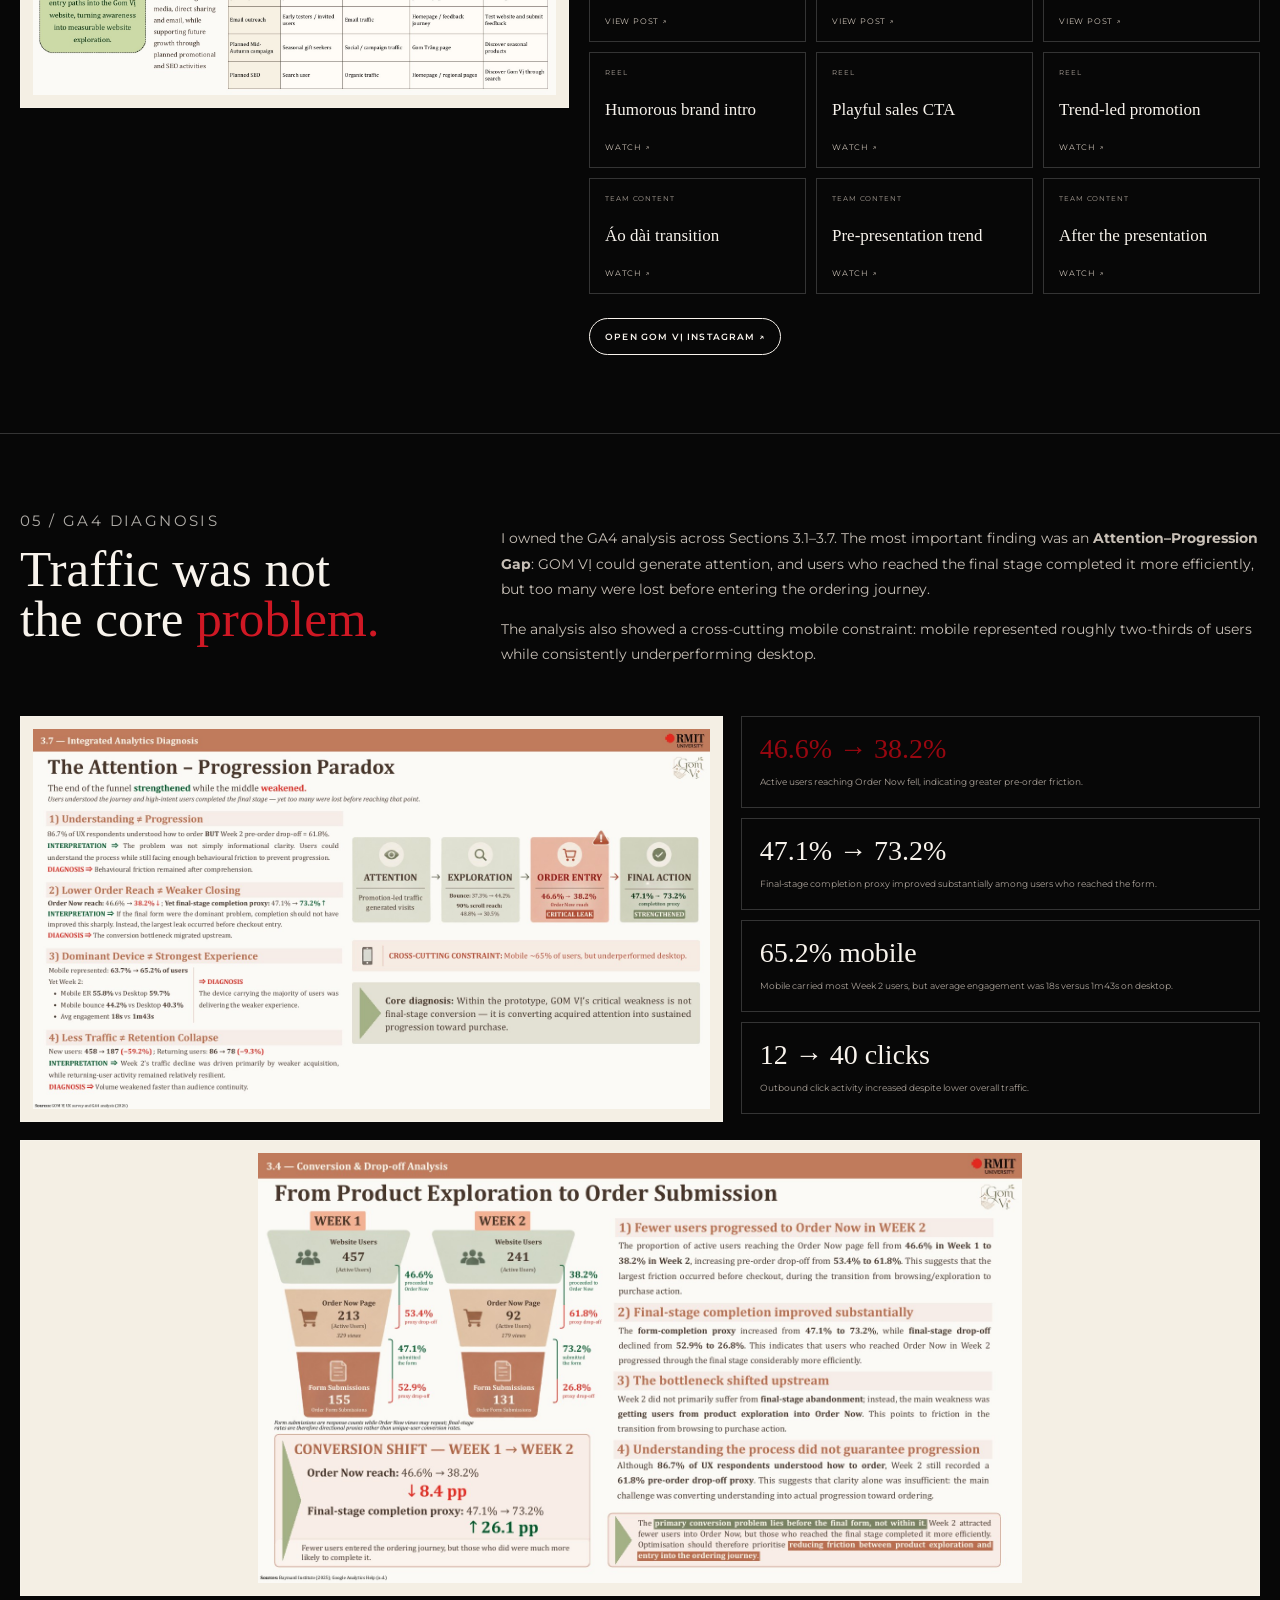
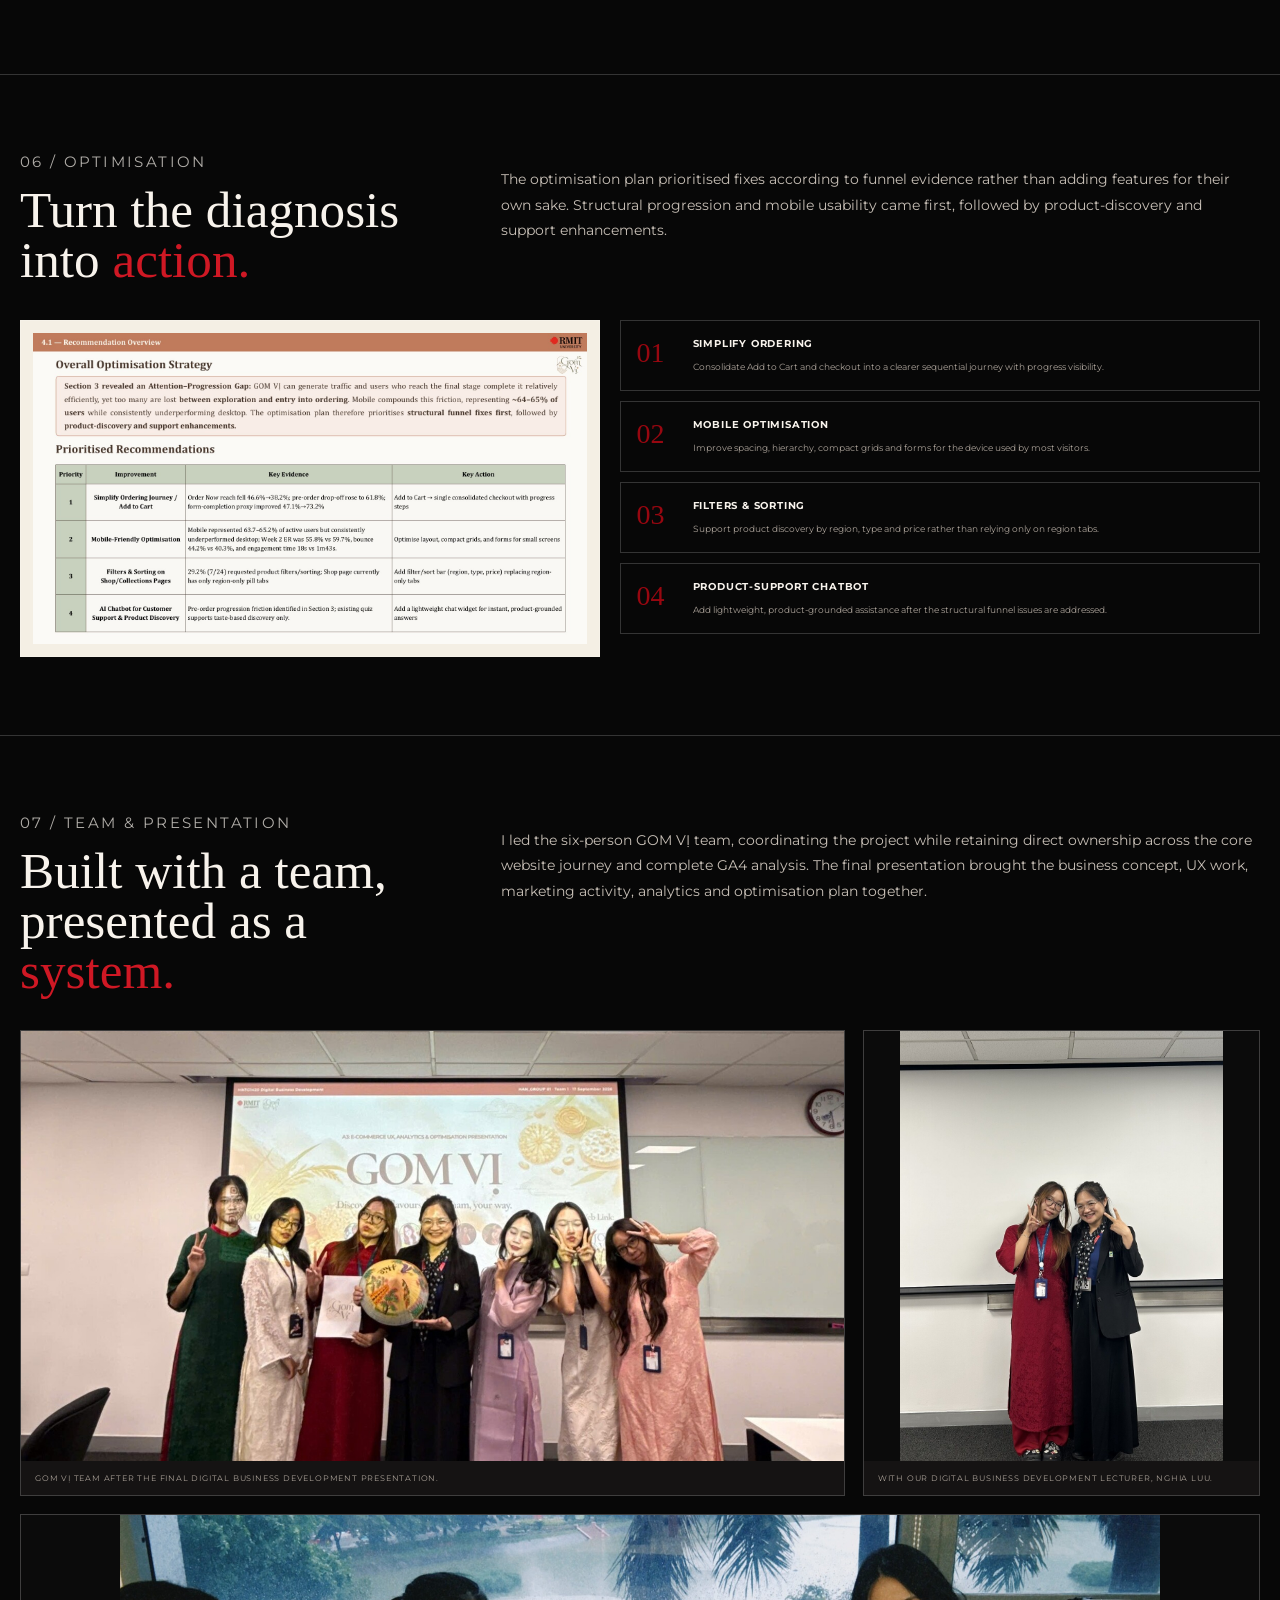
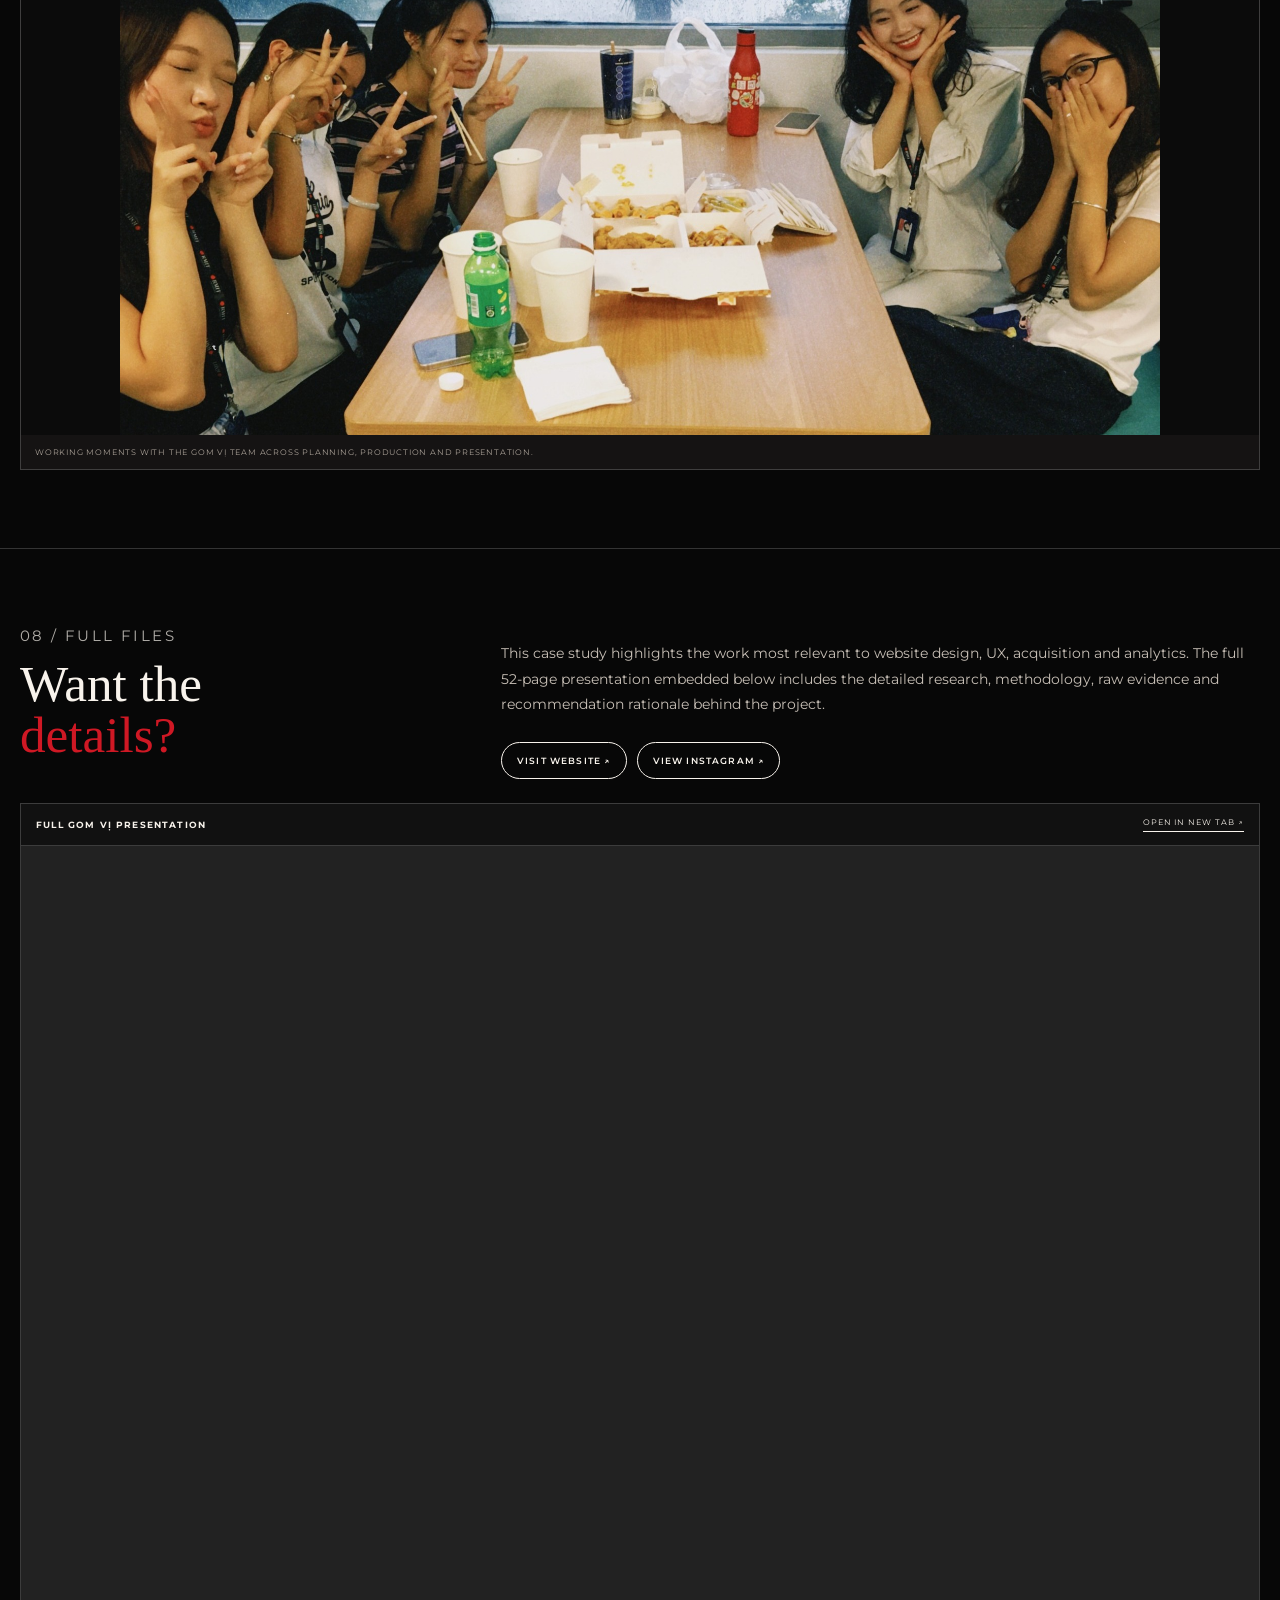
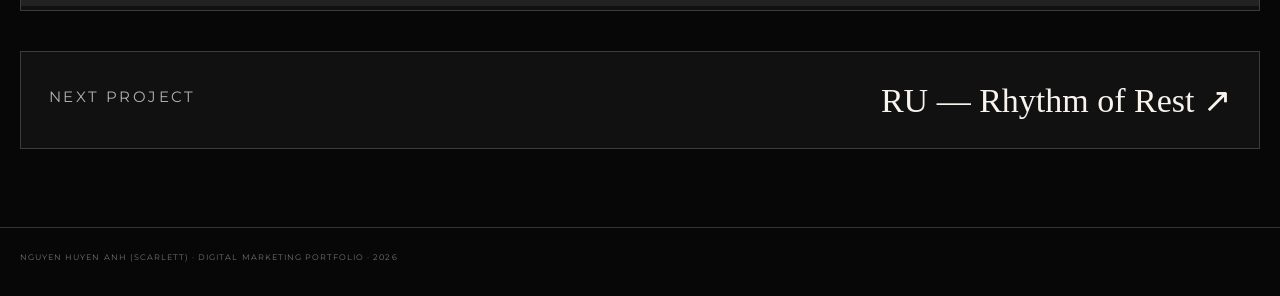
==== commit 580a6ad3: "Update gom-vi.html" ====
--- a/projects/gom-vi.html
+++ b/projects/gom-vi.html
@@ -35,7 +35,7 @@
 @media(max-width:1000px){.gom-hero-grid,.gom-marketing-wrap,.gom-analytics-grid,.gom-reco-grid,.gom-team-grid{grid-template-columns:1fr}.gom-keyvisual{max-width:680px;margin:auto}.gom-social-grid{grid-template-columns:repeat(2,1fr)}.gom-team-side img{height:auto;max-height:520px}.gom-team-main img{height:auto}.gom-website-showcase-media{height:440px}.gom-evidence-media{height:280px}}
 @media(max-width:640px){.gom-result-row,.gom-proof-strip,.gom-ab,.gom-role-grid,.gom-evidence-grid,.gom-social-grid{grid-template-columns:1fr}.gom-hero-copy h1{font-size:76px}.gom-website-showcase-media,.gom-evidence-media{height:auto}.gom-website-showcase-media img,.gom-evidence-media img{height:auto}.gom-website-showcase figcaption{display:block}.gom-keyvisual{box-shadow:10px 10px 0 rgba(122,55,27,.72)}.gom-team-casual img{height:auto}}
 </style></head><body><div class="noise"></div><nav><div class="wrap nav">
-<a class="brand" href="../index.html#top">SCARLETT<b>°</b></a><div class="nav-right"><div class="links"><a href="../index.html#about">About</a><a href="../index.html#work">Work</a><a href="../index.html#experience">Experience</a><a href="../index.html#recognition">Recognition</a><a href="../index.html#contact">Contact</a></div><a class="nav-cv" href="#" onclick="alert('Add your final CV to documents/scarlett-cv.pdf');return false;">CV ↓</a><button class="theme-toggle" id="themeToggle" aria-label="Switch colour theme"><span class="moon">☾</span><span class="sun">☀</span></button></div></div></nav>
+<a class="brand" href="../index.html#top">SCARLETT<b>°</b></a><div class="nav-right"><div class="links"><a href="../index.html#about">About</a><a href="../index.html#work">Work</a><a href="../index.html#experience">Experience</a><a href="../index.html#recognition">Recognition</a><a href="../index.html#contact">Contact</a></div><a class="nav-cv" href="../documents/scarlett-cv.pdf" target="_blank">CV ↓</a><button class="theme-toggle" id="themeToggle" aria-label="Switch colour theme"><span class="moon">☾</span><span class="sun">☀</span></button></div></div></nav>
 <main>
 <section class="gom-hero"><div class="wrap"><a class="back" href="../index.html#work">← Back to selected work</a><div class="gom-hero-grid reveal"><div class="gom-hero-copy"><div class="eyebrow">Digital Business Development · RMIT University Vietnam · Sep 2026</div><h1>GOM VỊ<em>Design → Measure → Optimise.</em></h1><p>An e-commerce prototype for discovering Vietnamese regional snacks, developed through website design, UX iteration, acquisition planning and GA4 analysis.</p><div class="detail-meta"><span class="tag">Team Leader</span><span class="tag">Website Design</span><span class="tag">UX/UI</span><span class="tag">GA4</span><span class="tag">SEO & Acquisition</span><span class="tag">E-commerce</span></div><div class="gom-hero-actions"><a class="btn" href="https://sites.google.com/view/gom-vi/home" target="_blank" rel="noreferrer">View live website ↗</a><a class="btn" href="../documents/gom-vi.pdf" target="_blank" rel="noreferrer">View full presentation ↗</a></div><div class="gom-result-row"><div><strong>17 pages</strong><span>Google Sites prototype</span></div><div><strong>643</strong><span>Active users recorded in GA4</span></div><div><strong>40</strong><span>Participants across V1/V2 A/B testing</span></div></div></div><figure class="gom-keyvisual"><img src="../assets/projects/gom/key-visual.jpg" alt="GOM VỊ e-commerce UX, analytics and optimisation presentation"><figcaption>GOM VỊ — E-commerce UX, Analytics & Optimisation</figcaption></figure></div></div></section>
 <div class="case-nav"><div class="wrap"><a href="#business">Business</a><a href="#role">My role</a><a href="#website">Website</a><a href="#marketing">Marketing</a><a href="#analytics">GA4</a><a href="#optimisation">Optimisation</a><a href="#team">Team</a><a href="#files">Files</a></div></div>
--- a/styles.css
+++ b/styles.css
@@ -115,14 +115,31 @@
 .track span{padding:0 32px}.track b{color:var(--red-hi)}
 @keyframes move{to{transform:translateX(-50%)}}
 section{padding:98px 0}
-.head{display:grid;grid-template-columns:.72fr 1.28fr;gap:34px;align-items:end;margin-bottom:42px}
-.head h2{margin:0;font:400 clamp(54px,7vw,100px)/.84 var(--display);letter-spacing:-.055em}
-.head p{max-width:620px;margin:0 0 7px auto;font-size:14px;line-height:1.75;color:#bdb4aa}
+.head{display:grid;grid-template-columns:.72fr 1.28fr;gap:34px;align-items:end;margin-bottom:52px}
+.head h2{margin:0;font:400 clamp(68px,8vw,112px)/.82 var(--display);letter-spacing:-.062em}
+.head p{max-width:620px;margin:0 0 7px auto;font-size:14px;line-height:1.78;color:#c9c0b7}
+
+/* HOMEPAGE SECTION LABELS */
+.head .eyebrow,
+.about-text > .eyebrow,
+.contact-box > .eyebrow{
+  display:inline-block;
+  width:max-content;
+  margin-bottom:16px;
+  padding-bottom:8px;
+  border-bottom:1px solid currentColor;
+  font-size:13px;
+  font-weight:700;
+  line-height:1;
+  letter-spacing:.14em;
+  text-transform:uppercase;
+  opacity:.95;
+}
 
 /* WORKING STYLE */
 .approach{padding:80px 0;border-bottom:1px solid var(--line)}
 .approach-grid{display:grid;grid-template-columns:1fr 1fr;gap:16px}
-.approach-card{border:1px solid var(--line);min-height:290px;padding:30px;position:relative;overflow:hidden}
+.approach-card{border:1px solid rgba(255,255,255,.24);min-height:290px;padding:30px;position:relative;overflow:hidden}
 .approach-card.red-panel{background:linear-gradient(135deg,#9b0710,#420105)}
 .approach-card.paper-panel{background:var(--paper);color:#111}
 .approach-card h3{font:400 42px/1 var(--display);margin:52px 0 12px}
@@ -132,7 +149,7 @@
 /* SELECTED WORK — equal cards */
 .projects{display:grid;grid-template-columns:repeat(2,minmax(0,1fr));gap:16px}
 .project{
-  min-height:680px;border:1px solid var(--line);position:relative;overflow:hidden;
+  min-height:680px;border:1px solid rgba(255,255,255,.24);position:relative;overflow:hidden;
   background:#111;transition:.28s;display:flex;flex-direction:column
 }
 .project:hover{transform:translateY(-5px)}
@@ -150,7 +167,28 @@
 .card-link{margin-top:auto;padding-top:20px;display:inline-flex;align-items:center;gap:9px;font-size:9px;text-transform:uppercase;letter-spacing:.14em;font-weight:700}
 .card-link::after{content:"↗";font-size:15px}
 .project:hover .card-link{gap:15px}
-.sticker{position:absolute;right:17px;top:17px;width:108px;height:108px;border-radius:50%;background:#fff;color:#94060e;display:grid;place-items:center;text-align:center;font-size:8px;font-weight:700;line-height:1.35;text-transform:uppercase;letter-spacing:.08em;transform:rotate(7deg);z-index:4}
+.sticker{
+  position:absolute;
+  right:22px;
+  top:20px;
+  width:138px;
+  height:138px;
+  border-radius:50%;
+  background:#fffdf8;
+  color:#94060e;
+  border:2px solid rgba(148,6,14,.22);
+  box-shadow:0 10px 28px rgba(0,0,0,.22);
+  display:grid;
+  place-items:center;
+  text-align:center;
+  font-size:10px;
+  font-weight:700;
+  line-height:1.35;
+  text-transform:uppercase;
+  letter-spacing:.08em;
+  transform:rotate(6deg);
+  z-index:4;
+}
 
 /* EXPERIENCE */
 .exp-list{border-top:1px solid var(--line)}
@@ -158,7 +196,7 @@
 .exp-no{font:italic 32px var(--display);color:var(--red-hi)}
 .exp h3{margin:0 0 7px;font:400 28px/1 var(--display)}
 .org{font-size:8px;text-transform:uppercase;letter-spacing:.14em;color:#aaa}
-.exp p{margin:0;font-size:13px;line-height:1.66;color:#bcb4ab}
+.exp p{margin:0;font-size:13px;line-height:1.7;color:#c9c1b8}
 
 /* ABOUT */
 .about{display:grid;grid-template-columns:.85fr 1.15fr;gap:58px}
@@ -168,16 +206,16 @@
 .about-collage div{overflow:hidden;border:1px solid rgba(255,255,255,.65)}
 .about-collage .wide{grid-column:1/3}
 .about-text h2{font:400 clamp(54px,7vw,92px)/.86 var(--display);letter-spacing:-.055em;margin:0 0 22px}
-.about-text p{font-size:15px;line-height:1.8;color:#c7bfb6}
+.about-text p{font-size:15px;line-height:1.8;color:#d0c8bf}
 .about-grid-meta{display:grid;grid-template-columns:1fr 1fr;gap:12px;margin-top:26px}
-.meta-card{border-top:1px solid var(--line);padding-top:12px}
+.meta-card{border:1px solid rgba(255,255,255,.20);padding:15px 16px}
 .meta-card strong{font-size:9px;text-transform:uppercase;letter-spacing:.14em;display:block;margin-bottom:7px}
-.meta-card span{font-size:12px;line-height:1.55;color:#bfb7ae}
+.meta-card span{font-size:12px;line-height:1.6;color:#d0c8bf}
 
 /* RECOGNITION */
 .recognition{background:var(--paper);color:#111}
 .awards{display:grid;grid-template-columns:repeat(3,1fr);gap:12px}
-.award{min-height:230px;border:1px solid #111;padding:20px;display:flex;flex-direction:column;justify-content:space-between;transition:.22s}
+.award{min-height:230px;border:1px solid rgba(255,255,255,.34);padding:20px;display:flex;flex-direction:column;justify-content:space-between;transition:.22s}
 .award:hover{background:var(--red);color:#fff;transform:rotate(-.7deg)}
 .award .year{font-size:9px;letter-spacing:.13em}
 .award h4{font:400 26px/1.03 var(--display);margin:0}
@@ -290,7 +328,53 @@
 body[data-theme='light'] .proof-card p{color:#665e58}
 body[data-theme='light'] .pdf-shell,
 body[data-theme='light'] .video-wrap{background:#e6ddd4}
-body[data-theme='light'] footer{color:#716862}
+body[data-theme='light'] footer{color:#5f5750}
+
+/* HOMEPAGE LIGHT-MODE POLISH */
+body[data-theme='light'] .head p,
+body[data-theme='light'] .exp p,
+body[data-theme='light'] .about-text p,
+body[data-theme='light'] .meta-card span,
+body[data-theme='light'] .project.paper p{color:#3f3833}
+
+body[data-theme='light'] .hero-stat span,
+body[data-theme='light'] .org,
+body[data-theme='light'] .project .idx{color:#5d554f;opacity:1}
+
+/* Keep dark project cards readable in light mode */
+body[data-theme='light'] .project.redcard,
+body[data-theme='light'] .project.darkcard{color:#fff}
+
+body[data-theme='light'] .project.redcard p,
+body[data-theme='light'] .project.darkcard p{
+  color:rgba(255,255,255,.82);
+}
+
+body[data-theme='light'] .project.redcard .idx,
+body[data-theme='light'] .project.darkcard .idx{
+  color:rgba(255,255,255,.66);
+  opacity:1;
+}
+
+body[data-theme='light'] .project.redcard .tag,
+body[data-theme='light'] .project.darkcard .tag,
+body[data-theme='light'] .project.redcard .card-link,
+body[data-theme='light'] .project.darkcard .card-link{
+  color:#fff;
+}
+
+body[data-theme='light'] .approach-card,
+body[data-theme='light'] .project,
+body[data-theme='light'] .meta-card{border-color:rgba(84,61,44,.30);box-shadow:0 8px 24px rgba(70,49,35,.055)}
+
+body[data-theme='light'] .meta-card{background:rgba(255,250,243,.64)}
+body[data-theme='light'] .approach-card.paper-panel,
+body[data-theme='light'] .project.paper{border-color:rgba(84,61,44,.34)}
+
+body[data-theme='light'] .exp-list,
+body[data-theme='light'] .exp{border-color:rgba(84,61,44,.24)}
+
+body[data-theme='light'] .award{border-color:rgba(255,255,255,.46)}
 
 /* Responsive */
 @media(max-width:1000px){
@@ -319,6 +403,10 @@
   .scrapbook{min-height:1100px}
   .paper-rip{inset:15px 15px 460px 15px;padding:38px 28px}
   .hero h1{font-size:72px;margin-top:30px}
+  .head .eyebrow,
+  .about-text > .eyebrow,
+  .contact-box > .eyebrow{font-size:11px;margin-bottom:13px;padding-bottom:7px}
+  .head h2{font-size:62px;line-height:.86}
   .hero-board{height:480px}
   .filmstrip{width:230px;height:360px;right:5%;bottom:55px}
   .identity-card{left:5%;bottom:40px;width:150px}
@@ -532,3 +620,49 @@
   .lim-proof img{height:auto;max-height:520px}
   .lim-keyvisual{box-shadow:10px 10px 0 rgba(132,8,16,.75)}
 }
+
+
+/* =========================================================
+   LỊM — LIGHT MODE STRUCTURE FIX
+   Keep dark mode unchanged; make cards read as a clear grid.
+   ========================================================= */
+body[data-theme='light'] .lim-result-row>div,
+body[data-theme='light'] .lim-keyvisual,
+body[data-theme='light'] .lim-identity,
+body[data-theme='light'] .lim-media,
+body[data-theme='light'] .lim-activation-grid figure,
+body[data-theme='light'] .lim-proof{
+  border:1px solid rgba(84,61,44,.34);
+}
+
+body[data-theme='light'] .lim-result-row>div,
+body[data-theme='light'] .lim-identity,
+body[data-theme='light'] .lim-media,
+body[data-theme='light'] .lim-activation-grid figure,
+body[data-theme='light'] .lim-proof{
+  background:#fffaf3;
+}
+
+body[data-theme='light'] .lim-result-row span,
+body[data-theme='light'] .lim-media figcaption span,
+body[data-theme='light'] .lim-activation-grid figcaption,
+body[data-theme='light'] .lim-proof figcaption{
+  color:#5a514a;
+  opacity:1;
+}
+
+body[data-theme='light'] .lim-keyvisual{
+  background:#fffaf3;
+  box-shadow:18px 18px 0 #7f1118;
+}
+
+body[data-theme='light'] .lim-identity,
+body[data-theme='light'] .lim-media,
+body[data-theme='light'] .lim-activation-grid figure,
+body[data-theme='light'] .lim-proof{
+  box-shadow:0 8px 22px rgba(67,47,32,.045);
+}
+
+body[data-theme='light'] .lim-hero{
+  border-bottom-color:rgba(84,61,44,.28);
+}
